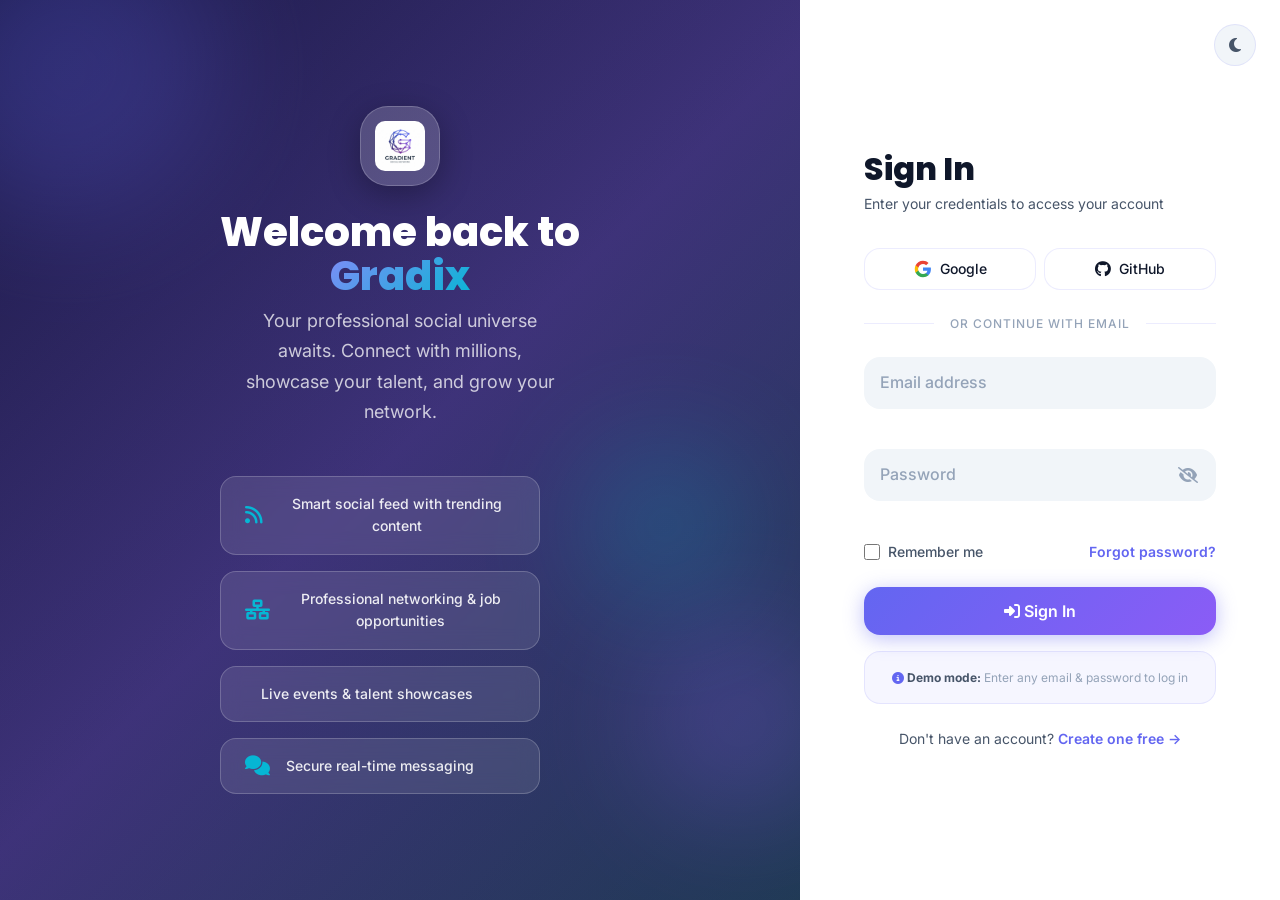
==== login.html @ fa0d4f45 "added" ====
<!DOCTYPE html>
<html lang="en" data-theme="light">
<head>
  <meta charset="UTF-8">
  <meta name="viewport" content="width=device-width, initial-scale=1.0">
  <meta name="description" content="Log in to Gradix — Your premium social networking platform.">
  <title>Login — Gradix</title>
  <link rel="icon" type="image/png" href="images/logo.png">

  <!-- Fonts -->
  <link rel="preconnect" href="https://fonts.googleapis.com">
  <link rel="preconnect" href="https://fonts.gstatic.com" crossorigin>
  <link href="https://fonts.googleapis.com/css2?family=Inter:wght@300;400;500;600;700;800;900&family=Poppins:wght@400;500;600;700;800&display=swap" rel="stylesheet">

  <!-- Font Awesome -->
  <link rel="stylesheet" href="https://cdnjs.cloudflare.com/ajax/libs/font-awesome/6.5.0/css/all.min.css">

  <!-- CSS -->
  <link rel="stylesheet" href="css/style.css">
  <link rel="stylesheet" href="css/auth.css">
  <link rel="stylesheet" href="css/darkmode.css">
  <link rel="stylesheet" href="css/responsive.css">
</head>
<body class="auth-page">

<!-- Skip Link -->
<a href="#login-form" class="skip-link">Skip to login form</a>

<!-- ════════ LEFT PANEL ════════ -->
<aside class="auth-left" aria-label="Brand information">
  <!-- Background orbs -->
  <div class="auth-orb auth-orb-1" aria-hidden="true"></div>
  <div class="auth-orb auth-orb-2" aria-hidden="true"></div>
  <div class="auth-orb auth-orb-3" aria-hidden="true"></div>

  <div class="auth-brand">
    <!-- Logo -->
    <div class="auth-brand-logo" aria-hidden="true">
      <img src="images/logo.png" alt="Gradix" style="width:50px;height:50px;border-radius:10px;object-fit:cover;">
    </div>

    <h1>Welcome back to<br><span style="background:linear-gradient(135deg,#818cf8,#06b6d4);-webkit-background-clip:text;-webkit-text-fill-color:transparent;background-clip:text;">Gradix</span></h1>
    <p>Your professional social universe awaits. Connect with millions, showcase your talent, and grow your network.</p>

    <!-- Feature highlights -->
    <div class="auth-features" role="list" aria-label="Platform features">
      <div class="auth-feature-item" role="listitem">
        <i class="fas fa-rss" aria-hidden="true"></i>
        <span>Smart social feed with trending content</span>
      </div>
      <div class="auth-feature-item" role="listitem">
        <i class="fas fa-network-wired" aria-hidden="true"></i>
        <span>Professional networking & job opportunities</span>
      </div>
      <div class="auth-feature-item" role="listitem">
        <i class="fas fa-calendar-star" aria-hidden="true"></i>
        <span>Live events & talent showcases</span>
      </div>
      <div class="auth-feature-item" role="listitem">
        <i class="fas fa-comments" aria-hidden="true"></i>
        <span>Secure real-time messaging</span>
      </div>
    </div>
  </div>
</aside>

<!-- ════════ RIGHT PANEL — LOGIN FORM ════════ -->
<main class="auth-right" id="login-form" aria-labelledby="login-heading">
  <!-- Theme toggle -->
  <button class="theme-toggle-icon" data-theme-toggle
          style="position:absolute;top:var(--space-lg);right:var(--space-lg);"
          aria-label="Toggle dark mode">
    <i class="fas fa-sun sun-icon theme-icon"></i>
    <i class="fas fa-moon moon-icon"></i>
  </button>

  <div class="auth-form-container">
    <div class="auth-form-header">
      <h2 id="login-heading">Sign In</h2>
      <p>Enter your credentials to access your account</p>
    </div>

    <!-- Social Login -->
    <div class="social-login" role="group" aria-label="Social login options">
      <button class="btn-social" type="button" aria-label="Continue with Google">
        <svg width="18" height="18" viewBox="0 0 24 24" aria-hidden="true">
          <path fill="#4285F4" d="M22.56 12.25c0-.78-.07-1.53-.2-2.25H12v4.26h5.92c-.26 1.37-1.04 2.53-2.21 3.31v2.77h3.57c2.08-1.92 3.28-4.74 3.28-8.09z"/>
          <path fill="#34A853" d="M12 23c2.97 0 5.46-.98 7.28-2.66l-3.57-2.77c-.98.66-2.23 1.06-3.71 1.06-2.86 0-5.29-1.93-6.16-4.53H2.18v2.84C3.99 20.53 7.7 23 12 23z"/>
          <path fill="#FBBC05" d="M5.84 14.09c-.22-.66-.35-1.36-.35-2.09s.13-1.43.35-2.09V7.07H2.18C1.43 8.55 1 10.22 1 12s.43 3.45 1.18 4.93l2.85-2.22.81-.62z"/>
          <path fill="#EA4335" d="M12 5.38c1.62 0 3.06.56 4.21 1.64l3.15-3.15C17.45 2.09 14.97 1 12 1 7.7 1 3.99 3.47 2.18 7.07l3.66 2.84c.87-2.6 3.3-4.53 6.16-4.53z"/>
        </svg>
        Google
      </button>
      <button class="btn-social" type="button" aria-label="Continue with GitHub">
        <i class="fab fa-github" aria-hidden="true"></i>
        GitHub
      </button>
    </div>

    <!-- Divider -->
    <div class="auth-divider" aria-hidden="true">or continue with email</div>

    <!-- Login Form -->
    <form id="login-form" novalidate aria-label="Login form">
      <!-- Email -->
      <div class="form-group">
        <div class="form-field">
          <input type="email" id="login-email" name="email"
                 placeholder="Email address" autocomplete="email"
                 required aria-required="true" aria-describedby="email-error">
          <label for="login-email">Email address</label>
        </div>
        <div class="form-error" id="email-error" role="alert" aria-live="polite">
          <i class="fas fa-exclamation-circle" aria-hidden="true"></i>
          <span></span>
        </div>
      </div>

      <!-- Password -->
      <div class="form-group">
        <div class="form-field">
          <input type="password" id="login-password" name="password"
                 placeholder="Password" autocomplete="current-password"
                 required aria-required="true" aria-describedby="password-error">
          <label for="login-password">Password</label>
          <button type="button" class="password-toggle fas fa-eye-slash"
                  id="toggle-login-pw" aria-label="Toggle password visibility"></button>
        </div>
        <div class="form-error" id="password-error" role="alert" aria-live="polite">
          <i class="fas fa-exclamation-circle" aria-hidden="true"></i>
          <span></span>
        </div>
      </div>

      <!-- Options row -->
      <div class="form-options">
        <label class="checkbox-label">
          <input type="checkbox" id="remember-me" name="remember">
          Remember me
        </label>
        <a href="#" class="forgot-link" aria-label="Reset your password">Forgot password?</a>
      </div>

      <!-- Submit -->
      <button type="submit" class="btn-auth" id="login-btn" aria-label="Sign in to your account">
        <span class="btn-text"><i class="fas fa-sign-in-alt" aria-hidden="true"></i> Sign In</span>
        <div class="btn-loader" role="status" aria-label="Signing in..."></div>
      </button>
    </form>

    <!-- Demo hint -->
    <div style="margin-top:var(--space-md);padding:var(--space-md);background:rgba(99,102,241,0.06);border-radius:var(--radius-md);border:1px solid rgba(99,102,241,0.12);">
      <p style="font-size:var(--fs-xs);color:var(--text-muted);text-align:center;line-height:1.6;">
        <i class="fas fa-info-circle" style="color:var(--color-primary);"></i>
        <strong style="color:var(--text-secondary);">Demo mode:</strong> Enter any email & password to log in
      </p>
    </div>

    <!-- Switch to signup -->
    <div class="auth-switch">
      Don't have an account? <a href="signup.html" aria-label="Create a new Gradix account">Create one free →</a>
    </div>
  </div>
</main>

<!-- JS -->
<script src="js/darkmode.js"></script>
<script src="js/app.js"></script>
<script src="js/auth.js"></script>
</body>
</html>
---- css/style.css ----
/* ============================================================
   style.css — Global Design Tokens, Reset & Utilities
   Social Platform — Premium UI
   ============================================================ */

/* ── Google Fonts ── */
@import url('https://fonts.googleapis.com/css2?family=Inter:wght@300;400;500;600;700;800;900&family=Poppins:wght@400;500;600;700;800&display=swap');

/* ── CSS Custom Properties (Light Theme) ── */
:root {
  /* Brand Colors */
  --color-primary:       #6366f1;
  --color-primary-dark:  #4f46e5;
  --color-primary-light: #818cf8;
  --color-secondary:     #8b5cf6;
  --color-accent:        #06b6d4;
  --color-accent-pink:   #ec4899;

  /* Gradients */
  --gradient-main:       linear-gradient(135deg, #6366f1 0%, #8b5cf6 50%, #06b6d4 100%);
  --gradient-hero:       linear-gradient(135deg, #0f0c29 0%, #302b63 50%, #24243e 100%);
  --gradient-card:       linear-gradient(135deg, rgba(99,102,241,0.15) 0%, rgba(139,92,246,0.10) 100%);
  --gradient-button:     linear-gradient(135deg, #6366f1, #8b5cf6);
  --gradient-sidebar:    linear-gradient(180deg, #1e1b4b 0%, #312e81 100%);

  /* Surfaces (Light) */
  --surface-bg:          #f8faff;
  --surface-card:        #ffffff;
  --surface-overlay:     rgba(255, 255, 255, 0.85);
  --surface-hover:       rgba(99, 102, 241, 0.06);
  --surface-input:       #f1f5f9;

  /* Text (Light) */
  --text-primary:        #0f172a;
  --text-secondary:      #475569;
  --text-muted:          #94a3b8;
  --text-inverse:        #ffffff;
  --text-link:           #6366f1;

  /* Borders */
  --border-color:        rgba(99, 102, 241, 0.12);
  --border-glass:        rgba(255, 255, 255, 0.25);
  --border-card:         rgba(99, 102, 241, 0.10);

  /* Glassmorphism */
  --glass-bg:            rgba(255, 255, 255, 0.10);
  --glass-bg-strong:     rgba(255, 255, 255, 0.18);
  --glass-border:        rgba(255, 255, 255, 0.20);
  --glass-blur:          blur(20px);
  --glass-blur-light:    blur(10px);

  /* Neumorphism Shadows */
  --shadow-neu:          8px 8px 20px rgba(99,102,241,0.12), -4px -4px 12px rgba(255,255,255,0.90);
  --shadow-neu-inset:    inset 4px 4px 10px rgba(99,102,241,0.10), inset -4px -4px 10px rgba(255,255,255,0.80);
  --shadow-card:         0 4px 24px rgba(99,102,241,0.10), 0 1px 4px rgba(0,0,0,0.04);
  --shadow-card-hover:   0 12px 40px rgba(99,102,241,0.20), 0 4px 12px rgba(0,0,0,0.08);
  --shadow-button:       0 4px 20px rgba(99,102,241,0.40);
  --shadow-modal:        0 25px 80px rgba(0,0,0,0.15);

  /* Radius */
  --radius-xs:    6px;
  --radius-sm:    10px;
  --radius-md:    16px;
  --radius-lg:    20px;
  --radius-xl:    28px;
  --radius-full:  9999px;

  /* Spacing */
  --space-xs:   4px;
  --space-sm:   8px;
  --space-md:   16px;
  --space-lg:   24px;
  --space-xl:   32px;
  --space-2xl:  48px;
  --space-3xl:  64px;

  /* Typography */
  --font-main:   'Inter', -apple-system, BlinkMacSystemFont, sans-serif;
  --font-heading:'Poppins', 'Inter', sans-serif;
  --fs-xs:       0.75rem;
  --fs-sm:       0.875rem;
  --fs-base:     1rem;
  --fs-md:       1.125rem;
  --fs-lg:       1.25rem;
  --fs-xl:       1.5rem;
  --fs-2xl:      2rem;
  --fs-3xl:      2.5rem;
  --fs-4xl:      3.5rem;
  --fw-light:    300;
  --fw-normal:   400;
  --fw-medium:   500;
  --fw-semibold: 600;
  --fw-bold:     700;
  --fw-extrabold:800;

  /* Transitions */
  --transition-fast:   0.15s ease;
  --transition-base:   0.25s ease;
  --transition-slow:   0.40s ease;
  --transition-spring: 0.35s cubic-bezier(0.34, 1.56, 0.64, 1);

  /* Z-index scale */
  --z-below:   -1;
  --z-base:     1;
  --z-raised:   10;
  --z-dropdown: 100;
  --z-sticky:   200;
  --z-sidebar:  300;
  --z-modal:    400;
  --z-toast:    500;

  /* Sidebar Width */
  --sidebar-width: 270px;
  --header-height: 68px;
}

/* ── Dark Theme Variables ── */
[data-theme="dark"] {
  --surface-bg:       #0d0d1a;
  --surface-card:     #13131f;
  --surface-overlay:  rgba(13,13,26,0.90);
  --surface-hover:    rgba(99,102,241,0.12);
  --surface-input:    #1a1a2e;

  --text-primary:     #f1f5f9;
  --text-secondary:   #94a3b8;
  --text-muted:       #475569;
  --text-inverse:     #0f172a;

  --border-color:     rgba(99,102,241,0.20);
  --border-card:      rgba(99,102,241,0.15);
  --glass-border:     rgba(255,255,255,0.08);

  --glass-bg:         rgba(255,255,255,0.04);
  --glass-bg-strong:  rgba(255,255,255,0.08);

  --shadow-neu:       8px 8px 20px rgba(0,0,0,0.50), -4px -4px 12px rgba(99,102,241,0.06);
  --shadow-neu-inset: inset 4px 4px 10px rgba(0,0,0,0.40), inset -4px -4px 10px rgba(99,102,241,0.05);
  --shadow-card:      0 4px 24px rgba(0,0,0,0.40), 0 1px 4px rgba(0,0,0,0.20);
  --shadow-card-hover:0 12px 40px rgba(0,0,0,0.60), 0 4px 12px rgba(99,102,241,0.20);
}

/* ── CSS Reset ── */
*, *::before, *::after {
  box-sizing: border-box;
  margin: 0;
  padding: 0;
}

html {
  scroll-behavior: smooth;
  font-size: 16px;
  -webkit-text-size-adjust: 100%;
}

body {
  font-family: var(--font-main);
  font-size: var(--fs-base);
  font-weight: var(--fw-normal);
  line-height: 1.6;
  color: var(--text-primary);
  background-color: var(--surface-bg);
  transition: background-color var(--transition-base), color var(--transition-base);
  overflow-x: hidden;
  -webkit-font-smoothing: antialiased;
  -moz-osx-font-smoothing: grayscale;
}

img, video {
  max-width: 100%;
  height: auto;
  display: block;
}

a {
  color: var(--text-link);
  text-decoration: none;
  transition: color var(--transition-fast);
}

a:hover { color: var(--color-primary-dark); }

ul, ol { list-style: none; }

button {
  font-family: var(--font-main);
  cursor: pointer;
  border: none;
  outline: none;
  background: none;
}

input, textarea, select {
  font-family: var(--font-main);
  font-size: var(--fs-base);
  outline: none;
  border: none;
  background: none;
}

h1,h2,h3,h4,h5,h6 {
  font-family: var(--font-heading);
  font-weight: var(--fw-bold);
  line-height: 1.25;
  color: var(--text-primary);
}

/* ── Skip Navigation Link (Accessibility) ── */
.skip-link {
  position: absolute;
  top: -100%;
  left: var(--space-md);
  background: var(--color-primary);
  color: var(--text-inverse);
  padding: var(--space-sm) var(--space-md);
  border-radius: var(--radius-sm);
  font-weight: var(--fw-semibold);
  z-index: var(--z-toast);
  transition: top var(--transition-fast);
}
.skip-link:focus { top: var(--space-sm); }

/* ── Focus Visible (Accessibility) ── */
:focus-visible {
  outline: 2px solid var(--color-primary);
  outline-offset: 3px;
  border-radius: var(--radius-xs);
}

/* ── Reduced Motion ── */
@media (prefers-reduced-motion: reduce) {
  *, *::before, *::after {
    animation-duration: 0.01ms !important;
    animation-iteration-count: 1 !important;
    transition-duration: 0.01ms !important;
  }
  html { scroll-behavior: auto; }
}

/* ── Utility Classes ── */
.container {
  width: 100%;
  max-width: 1280px;
  margin: 0 auto;
  padding: 0 var(--space-lg);
}

.flex         { display: flex; }
.flex-col     { flex-direction: column; }
.items-center { align-items: center; }
.items-start  { align-items: flex-start; }
.justify-center   { justify-content: center; }
.justify-between  { justify-content: space-between; }
.justify-end      { justify-content: flex-end; }
.flex-wrap    { flex-wrap: wrap; }
.gap-xs  { gap: var(--space-xs); }
.gap-sm  { gap: var(--space-sm); }
.gap-md  { gap: var(--space-md); }
.gap-lg  { gap: var(--space-lg); }
.gap-xl  { gap: var(--space-xl); }
.grid    { display: grid; }
.w-full  { width: 100%; }
.h-full  { height: 100%; }
.relative { position: relative; }
.absolute { position: absolute; }
.text-center { text-align: center; }
.text-muted  { color: var(--text-muted); }
.text-secondary { color: var(--text-secondary); }
.truncate { white-space:nowrap; overflow:hidden; text-overflow:ellipsis; }

/* ── Glass Card Utility ── */
.glass-card {
  background: var(--glass-bg-strong);
  backdrop-filter: var(--glass-blur);
  -webkit-backdrop-filter: var(--glass-blur);
  border: 1px solid var(--glass-border);
  border-radius: var(--radius-lg);
}

/* ── Surface Card Utility ── */
.card {
  background: var(--surface-card);
  border: 1px solid var(--border-card);
  border-radius: var(--radius-lg);
  box-shadow: var(--shadow-card);
  transition: box-shadow var(--transition-base), transform var(--transition-base);
}
.card:hover {
  box-shadow: var(--shadow-card-hover);
  transform: translateY(-2px);
}

/* ── Button Utilities ── */
.btn {
  display: inline-flex;
  align-items: center;
  justify-content: center;
  gap: var(--space-sm);
  padding: 10px 22px;
  border-radius: var(--radius-full);
  font-size: var(--fs-sm);
  font-weight: var(--fw-semibold);
  letter-spacing: 0.01em;
  transition: all var(--transition-base);
  cursor: pointer;
  border: none;
  text-decoration: none;
  white-space: nowrap;
}
.btn-primary {
  background: var(--gradient-button);
  color: #fff;
  box-shadow: var(--shadow-button);
}
.btn-primary:hover {
  box-shadow: 0 6px 28px rgba(99,102,241,0.55);
  transform: translateY(-2px);
  color: #fff;
}
.btn-outline {
  background: transparent;
  color: var(--color-primary);
  border: 2px solid var(--color-primary);
}
.btn-outline:hover {
  background: var(--color-primary);
  color: #fff;
  transform: translateY(-2px);
}
.btn-ghost {
  background: var(--surface-hover);
  color: var(--text-primary);
}
.btn-ghost:hover {
  background: rgba(99,102,241,0.12);
  color: var(--color-primary);
}
.btn-sm { padding: 7px 16px; font-size: var(--fs-xs); }
.btn-lg { padding: 14px 32px; font-size: var(--fs-md); }
.btn-icon {
  width: 40px;
  height: 40px;
  padding: 0;
  border-radius: var(--radius-full);
  background: var(--surface-hover);
  color: var(--text-secondary);
}
.btn-icon:hover { background: var(--color-primary); color: #fff; }

/* ── Avatar Utility ── */
.avatar {
  border-radius: var(--radius-full);
  object-fit: cover;
  flex-shrink: 0;
}
.avatar-xs  { width: 28px;  height: 28px; }
.avatar-sm  { width: 36px;  height: 36px; }
.avatar-md  { width: 48px;  height: 48px; }
.avatar-lg  { width: 64px;  height: 64px; }
.avatar-xl  { width: 88px;  height: 88px; }
.avatar-2xl { width: 120px; height: 120px; }

/* ── Badge ── */
.badge {
  display: inline-flex;
  align-items: center;
  padding: 2px 10px;
  border-radius: var(--radius-full);
  font-size: var(--fs-xs);
  font-weight: var(--fw-semibold);
  letter-spacing: 0.03em;
}
.badge-primary { background: rgba(99,102,241,0.15); color: var(--color-primary); }
.badge-success { background: rgba(16,185,129,0.15); color: #10b981; }
.badge-warning { background: rgba(245,158,11,0.15); color: #f59e0b; }
.badge-error   { background: rgba(239,68,68,0.15);  color: #ef4444; }

/* ── Divider ── */
.divider {
  height: 1px;
  background: var(--border-color);
  margin: var(--space-md) 0;
}

/* ── Scrollbar Styling ── */
::-webkit-scrollbar { width: 6px; height: 6px; }
::-webkit-scrollbar-track { background: transparent; }
::-webkit-scrollbar-thumb {
  background: rgba(99,102,241,0.30);
  border-radius: var(--radius-full);
}
::-webkit-scrollbar-thumb:hover { background: rgba(99,102,241,0.55); }

/* ── Selection ── */
::selection {
  background: rgba(99,102,241,0.25);
  color: var(--text-primary);
}

/* ── Gradient Text ── */
.gradient-text {
  background: var(--gradient-main);
  -webkit-background-clip: text;
  -webkit-text-fill-color: transparent;
  background-clip: text;
}

/* ── Online Indicator ── */
.online-dot {
  width: 10px;
  height: 10px;
  border-radius: var(--radius-full);
  background: #10b981;
  border: 2px solid var(--surface-card);
  position: absolute;
  bottom: 1px;
  right: 1px;
}

/* ── Pulse Animation ── */
@keyframes pulse {
  0%, 100% { opacity: 1; }
  50% { opacity: 0.5; }
}
@keyframes bounce-in {
  0%   { transform: scale(0.8); opacity: 0; }
  60%  { transform: scale(1.05); }
  100% { transform: scale(1); opacity: 1; }
}
@keyframes slide-up {
  from { transform: translateY(20px); opacity: 0; }
  to   { transform: translateY(0); opacity: 1; }
}
@keyframes fade-in {
  from { opacity: 0; }
  to   { opacity: 1; }
}
@keyframes float {
  0%, 100% { transform: translateY(0px); }
  50%       { transform: translateY(-12px); }
}
@keyframes shimmer {
  0%   { background-position: -200% 0; }
  100% { background-position: 200% 0; }
}
@keyframes spin {
  to { transform: rotate(360deg); }
}
@keyframes glow-pulse {
  0%, 100% { box-shadow: 0 0 20px rgba(99,102,241,0.4); }
  50%       { box-shadow: 0 0 40px rgba(99,102,241,0.8); }
}

/* ── Skeleton Loader ── */
.skeleton {
  background: linear-gradient(90deg,
    var(--surface-input) 25%,
    var(--border-color) 50%,
    var(--surface-input) 75%
  );
  background-size: 200% 100%;
  animation: shimmer 1.5s infinite;
  border-radius: var(--radius-sm);
}

/* ── Toast Notifications ── */
#toast-container {
  position: fixed;
  top: var(--space-lg);
  right: var(--space-lg);
  z-index: var(--z-toast);
  display: flex;
  flex-direction: column;
  gap: var(--space-sm);
  pointer-events: none;
}
.toast {
  background: var(--surface-card);
  border: 1px solid var(--border-card);
  border-radius: var(--radius-md);
  padding: var(--space-md) var(--space-lg);
  box-shadow: var(--shadow-modal);
  animation: slide-up 0.3s ease, fade-in 0.3s ease;
  pointer-events: all;
  display: flex;
  align-items: center;
  gap: var(--space-sm);
  min-width: 280px;
  max-width: 380px;
  font-size: var(--fs-sm);
  font-weight: var(--fw-medium);
}
.toast.toast-success { border-left: 4px solid #10b981; }
.toast.toast-error   { border-left: 4px solid #ef4444; }
.toast.toast-info    { border-left: 4px solid var(--color-primary); }
---- css/auth.css ----
/* ============================================================
   auth.css — Login & Signup Page Styles
   ============================================================ */

/* ── Auth Page Layout ── */
.auth-page {
  min-height: 100vh;
  display: flex;
  align-items: stretch;
  background: var(--surface-bg);
}

/* ── Left Panel (Brand) ── */
.auth-left {
  flex: 1;
  background: var(--gradient-hero);
  position: relative;
  display: flex;
  flex-direction: column;
  align-items: center;
  justify-content: center;
  padding: var(--space-3xl) var(--space-2xl);
  overflow: hidden;
}

.auth-left::before {
  content: '';
  position: absolute;
  inset: 0;
  background: var(--gradient-main);
  opacity: 0.15;
}

/* Floating background orbs */
.auth-orb {
  position: absolute;
  border-radius: 50%;
  filter: blur(60px);
  opacity: 0.25;
  animation: float 6s ease-in-out infinite;
}
.auth-orb-1 {
  width: 300px; height: 300px;
  background: var(--color-primary);
  top: -80px; left: -80px;
  animation-delay: 0s;
}
.auth-orb-2 {
  width: 200px; height: 200px;
  background: var(--color-secondary);
  bottom: 80px; right: -40px;
  animation-delay: 2s;
}
.auth-orb-3 {
  width: 150px; height: 150px;
  background: var(--color-accent);
  top: 50%; right: 60px;
  animation-delay: 4s;
}

.auth-brand {
  position: relative;
  z-index: 1;
  text-align: center;
  color: #fff;
}

.auth-brand-logo {
  width: 80px;
  height: 80px;
  border-radius: var(--radius-xl);
  margin: 0 auto var(--space-lg);
  box-shadow: 0 8px 32px rgba(0,0,0,0.30);
  background: var(--glass-bg-strong);
  border: 1px solid var(--glass-border);
  display: flex;
  align-items: center;
  justify-content: center;
  font-size: 2rem;
}

.auth-brand h1 {
  font-family: var(--font-heading);
  font-size: var(--fs-3xl);
  font-weight: var(--fw-extrabold);
  color: #fff;
  margin-bottom: var(--space-sm);
  line-height: 1.1;
}

.auth-brand p {
  color: rgba(255,255,255,0.75);
  font-size: var(--fs-md);
  max-width: 320px;
  margin: 0 auto var(--space-2xl);
  line-height: 1.7;
}

/* Feature list on left panel */
.auth-features {
  display: flex;
  flex-direction: column;
  gap: var(--space-md);
  width: 100%;
  max-width: 320px;
}

.auth-feature-item {
  display: flex;
  align-items: center;
  gap: var(--space-md);
  background: var(--glass-bg);
  backdrop-filter: var(--glass-blur-light);
  border: 1px solid var(--glass-border);
  border-radius: var(--radius-md);
  padding: var(--space-md) var(--space-lg);
  color: rgba(255,255,255,0.90);
  font-size: var(--fs-sm);
  font-weight: var(--fw-medium);
  transition: transform var(--transition-base);
}

.auth-feature-item:hover {
  transform: translateX(6px);
}

.auth-feature-item i {
  font-size: 1.25rem;
  color: var(--color-accent);
  flex-shrink: 0;
}

/* ── Right Panel (Form) ── */
.auth-right {
  flex: 0 0 480px;
  display: flex;
  flex-direction: column;
  align-items: center;
  justify-content: center;
  padding: var(--space-2xl) var(--space-3xl);
  background: var(--surface-card);
  overflow-y: auto;
}

.auth-form-container {
  width: 100%;
  max-width: 400px;
  animation: slide-up 0.4s ease;
}

.auth-form-header {
  margin-bottom: var(--space-xl);
}

.auth-form-header h2 {
  font-size: var(--fs-2xl);
  font-weight: var(--fw-extrabold);
  margin-bottom: var(--space-xs);
  color: var(--text-primary);
}

.auth-form-header p {
  color: var(--text-secondary);
  font-size: var(--fs-sm);
}

/* ── Social Login Buttons ── */
.social-login {
  display: flex;
  gap: var(--space-sm);
  margin-bottom: var(--space-lg);
}

.btn-social {
  flex: 1;
  display: flex;
  align-items: center;
  justify-content: center;
  gap: var(--space-sm);
  padding: 11px 16px;
  border-radius: var(--radius-md);
  border: 1.5px solid var(--border-color);
  background: var(--surface-card);
  color: var(--text-primary);
  font-size: var(--fs-sm);
  font-weight: var(--fw-medium);
  cursor: pointer;
  transition: all var(--transition-base);
}

.btn-social:hover {
  border-color: var(--color-primary);
  background: var(--surface-hover);
  transform: translateY(-1px);
  box-shadow: var(--shadow-card);
}

.btn-social img {
  width: 18px;
  height: 18px;
}

.btn-social i {
  font-size: 1rem;
}

/* ── OR Divider ── */
.auth-divider {
  display: flex;
  align-items: center;
  gap: var(--space-md);
  margin: var(--space-lg) 0;
  color: var(--text-muted);
  font-size: var(--fs-xs);
  font-weight: var(--fw-medium);
  text-transform: uppercase;
  letter-spacing: 0.08em;
}

.auth-divider::before,
.auth-divider::after {
  content: '';
  flex: 1;
  height: 1px;
  background: var(--border-color);
}

/* ── Form Fields with Floating Labels ── */
.form-group {
  position: relative;
  margin-bottom: var(--space-lg);
}

.form-field {
  position: relative;
}

.form-field input,
.form-field select {
  width: 100%;
  padding: 20px 16px 8px;
  background: var(--surface-input);
  border: 2px solid transparent;
  border-radius: var(--radius-md);
  font-size: var(--fs-base);
  color: var(--text-primary);
  transition: all var(--transition-base);
}

.form-field input:focus {
  border-color: var(--color-primary);
  background: var(--surface-card);
  box-shadow: 0 0 0 4px rgba(99,102,241,0.10);
}

.form-field label {
  position: absolute;
  left: 16px;
  top: 50%;
  transform: translateY(-50%);
  font-size: var(--fs-base);
  color: var(--text-muted);
  pointer-events: none;
  transition: all var(--transition-fast);
  font-weight: var(--fw-medium);
}

.form-field input:focus ~ label,
.form-field input:not(:placeholder-shown) ~ label {
  top: 10px;
  transform: translateY(0);
  font-size: var(--fs-xs);
  color: var(--color-primary);
  font-weight: var(--fw-semibold);
  letter-spacing: 0.04em;
  text-transform: uppercase;
}

.form-field input::placeholder {
  color: transparent;
}

/* Toggle Password Visibility */
.password-toggle {
  position: absolute;
  right: 14px;
  top: 50%;
  transform: translateY(-50%);
  color: var(--text-muted);
  cursor: pointer;
  font-size: 1rem;
  transition: color var(--transition-fast);
  background: none;
  border: none;
  padding: 4px;
}

.password-toggle:hover {
  color: var(--color-primary);
}

/* Password Strength Indicator */
.password-strength {
  margin-top: var(--space-xs);
  display: flex;
  gap: 4px;
  align-items: center;
}

.strength-bar {
  flex: 1;
  height: 4px;
  border-radius: var(--radius-full);
  background: var(--border-color);
  transition: background var(--transition-base);
}

.strength-bar.active-weak   { background: #ef4444; }
.strength-bar.active-fair   { background: #f59e0b; }
.strength-bar.active-good   { background: #06b6d4; }
.strength-bar.active-strong { background: #10b981; }

.strength-label {
  font-size: var(--fs-xs);
  font-weight: var(--fw-semibold);
  color: var(--text-muted);
  min-width: 45px;
  text-align: right;
}

/* Form Error */
.form-error {
  font-size: var(--fs-xs);
  color: #ef4444;
  margin-top: var(--space-xs);
  display: flex;
  align-items: center;
  gap: 4px;
  opacity: 0;
  transition: opacity var(--transition-fast);
}

.form-error.visible { opacity: 1; }

/* ── Checkbox & Options Row ── */
.form-options {
  display: flex;
  align-items: center;
  justify-content: space-between;
  margin-bottom: var(--space-lg);
  font-size: var(--fs-sm);
}

.checkbox-label {
  display: flex;
  align-items: center;
  gap: var(--space-sm);
  cursor: pointer;
  color: var(--text-secondary);
  font-weight: var(--fw-medium);
}

.checkbox-label input[type="checkbox"] {
  width: 16px;
  height: 16px;
  accent-color: var(--color-primary);
  cursor: pointer;
}

.forgot-link {
  color: var(--color-primary);
  font-weight: var(--fw-semibold);
  font-size: var(--fs-sm);
  transition: color var(--transition-fast);
}

.forgot-link:hover {
  color: var(--color-primary-dark);
  text-decoration: underline;
}

/* ── Submit Button ── */
.btn-auth {
  width: 100%;
  padding: 14px;
  background: var(--gradient-button);
  color: #fff;
  border: none;
  border-radius: var(--radius-md);
  font-size: var(--fs-base);
  font-weight: var(--fw-semibold);
  cursor: pointer;
  transition: all var(--transition-base);
  box-shadow: var(--shadow-button);
  position: relative;
  overflow: hidden;
}

.btn-auth:hover {
  box-shadow: 0 8px 32px rgba(99,102,241,0.55);
  transform: translateY(-2px);
}

.btn-auth:active { transform: translateY(0); }

.btn-auth .btn-loader {
  display: none;
  width: 18px;
  height: 18px;
  border: 2px solid rgba(255,255,255,0.40);
  border-top-color: #fff;
  border-radius: 50%;
  animation: spin 0.7s linear infinite;
  margin: 0 auto;
}

.btn-auth.loading .btn-text { display: none; }
.btn-auth.loading .btn-loader { display: block; }

/* ── Auth Footer / Switch Link ── */
.auth-switch {
  text-align: center;
  margin-top: var(--space-lg);
  font-size: var(--fs-sm);
  color: var(--text-secondary);
}

.auth-switch a {
  color: var(--color-primary);
  font-weight: var(--fw-semibold);
}

.auth-switch a:hover { text-decoration: underline; }

/* ── Terms ── */
.terms-text {
  font-size: var(--fs-xs);
  color: var(--text-muted);
  text-align: center;
  line-height: 1.6;
  margin-top: var(--space-md);
}

.terms-text a {
  color: var(--color-primary);
  font-weight: var(--fw-medium);
}
---- css/darkmode.css ----
/* ============================================================
   darkmode.css — Dark Theme Overrides & Toggle Button
   ============================================================ */

/* ── Dark Mode Toggle Button ── */
.theme-toggle {
  display: inline-flex;
  align-items: center;
  gap: var(--space-sm);
  padding: 8px 16px;
  border-radius: var(--radius-full);
  background: var(--surface-input);
  border: 1.5px solid var(--border-color);
  color: var(--text-secondary);
  font-size: var(--fs-sm);
  font-weight: var(--fw-semibold);
  cursor: pointer;
  transition: all var(--transition-base);
}

.theme-toggle:hover {
  border-color: var(--color-primary);
  color: var(--color-primary);
  background: rgba(99,102,241,0.08);
}

.theme-toggle i {
  font-size: 1rem;
  transition: transform var(--transition-slow);
}

.theme-toggle:hover i {
  transform: rotate(20deg);
}

/* Icon-only toggle (header) */
.theme-toggle-icon {
  width: 42px;
  height: 42px;
  border-radius: var(--radius-full);
  background: var(--surface-input);
  border: 1px solid var(--border-color);
  color: var(--text-secondary);
  display: flex;
  align-items: center;
  justify-content: center;
  cursor: pointer;
  transition: all var(--transition-base);
  font-size: 1rem;
  position: relative;
  overflow: hidden;
}

.theme-toggle-icon:hover {
  background: var(--color-primary);
  color: #fff;
  border-color: var(--color-primary);
  transform: rotate(20deg);
}

.theme-toggle-icon .sun-icon,
.theme-toggle-icon .moon-icon {
  position: absolute;
  transition: all var(--transition-base);
}

/* Light mode: show sun, hide moon */
.theme-toggle-icon .moon-icon { opacity: 0; transform: rotate(-90deg) scale(0); }
.theme-toggle-icon .sun-icon  { opacity: 1; transform: rotate(0deg) scale(1); }

/* Dark mode: show moon, hide sun */
[data-theme="dark"] .theme-toggle-icon .sun-icon  { opacity: 0; transform: rotate(90deg) scale(0); }
[data-theme="dark"] .theme-toggle-icon .moon-icon { opacity: 1; transform: rotate(0deg) scale(1); }

/* ── Dark Mode Specific Overrides ── */

/* Landing Navbar in Dark */
[data-theme="dark"] .landing-nav {
  background: rgba(13,13,26,0.95);
  border-bottom-color: rgba(99,102,241,0.15);
}

/* Auth Page in Dark */
[data-theme="dark"] .auth-right {
  background: var(--surface-card);
}

[data-theme="dark"] .btn-social {
  background: var(--surface-input);
  border-color: var(--border-color);
}

[data-theme="dark"] .form-field input {
  background: var(--surface-input);
  color: var(--text-primary);
}

[data-theme="dark"] .form-field input:focus {
  background: var(--surface-card);
}

/* Scrollbar in dark */
[data-theme="dark"] ::-webkit-scrollbar-thumb {
  background: rgba(99,102,241,0.40);
}

/* Card elevations in dark */
[data-theme="dark"] .card,
[data-theme="dark"] .post-card,
[data-theme="dark"] .event-card,
[data-theme="dark"] .speaker-card,
[data-theme="dark"] .bio-card,
[data-theme="dark"] .feed-widget {
  box-shadow: 0 4px 24px rgba(0,0,0,0.50);
}

/* Glass cards in dark */
[data-theme="dark"] .glass-card {
  background: rgba(255,255,255,0.04);
  border-color: rgba(255,255,255,0.06);
}

/* Stories ring border in dark */
[data-theme="dark"] .story-avatar-ring .avatar {
  border-color: var(--surface-bg);
}

/* Sidebar in dark: keep gradient but darker */
[data-theme="dark"] .sidebar {
  background: linear-gradient(180deg, #090916 0%, #0d0d1a 100%);
}

/* Message bubbles in dark */
[data-theme="dark"] .message-group.incoming .message-bubble {
  background: var(--surface-input);
  border-color: var(--border-color);
}

/* Input backgrounds in dark */
[data-theme="dark"] .create-post-input,
[data-theme="dark"] .comment-input,
[data-theme="dark"] .chat-input-box,
[data-theme="dark"] .header-search input,
[data-theme="dark"] .chat-search input {
  background: var(--surface-input);
  color: var(--text-primary);
}

/* Stat cards in dark */
[data-theme="dark"] .stat-card {
  background: var(--surface-card);
}

/* ── Smooth Theme Transition ── */
html {
  transition:
    background-color var(--transition-slow),
    color var(--transition-slow);
}

*, *::before, *::after {
  transition-property: background-color, border-color, box-shadow, color;
  transition-duration: 0.25s;
  transition-timing-function: ease;
}

/* Prevent transition on initial load */
html.no-transition *,
html.no-transition *::before,
html.no-transition *::after {
  transition: none !important;
}

/* ── Settings Page Dark Mode Section ── */
.settings-theme-preview {
  display: grid;
  grid-template-columns: 1fr 1fr;
  gap: var(--space-md);
  margin-top: var(--space-md);
}

.theme-option {
  border: 2px solid var(--border-color);
  border-radius: var(--radius-lg);
  padding: var(--space-md);
  cursor: pointer;
  transition: all var(--transition-base);
  text-align: center;
}

.theme-option:hover {
  border-color: var(--color-primary);
  box-shadow: var(--shadow-card);
}

.theme-option.selected {
  border-color: var(--color-primary);
  background: rgba(99,102,241,0.06);
}

.theme-preview-box {
  height: 80px;
  border-radius: var(--radius-md);
  margin-bottom: var(--space-sm);
  display: flex;
  align-items: center;
  justify-content: center;
  font-size: 1.5rem;
  position: relative;
  overflow: hidden;
}

.theme-preview-box.light-preview {
  background: #f8faff;
  border: 1px solid #e2e8f0;
}

.theme-preview-box.dark-preview {
  background: #0d0d1a;
  border: 1px solid rgba(99,102,241,0.20);
}

.theme-option-label {
  font-size: var(--fs-sm);
  font-weight: var(--fw-semibold);
  color: var(--text-primary);
}
---- css/responsive.css ----
/* ============================================================
   responsive.css — Complete Mobile-First Responsive System
   Social Platform — All Breakpoints
   ============================================================

   Breakpoints:
   xs:  < 480px    — Small phones
   sm:  480–767px  — Large phones
   md:  768–1023px — Tablets
   lg:  1024–1279px — Laptops
   xl:  1280px+    — Desktops
   2xl: 1600px+    — Wide screens
   ============================================================ */

/* ══════════════════════════════════════════════
   BASE: MOBILE FIRST — shared resets
   ══════════════════════════════════════════════ */

/* Base box sizing + fluid layout */
*, *::before, *::after { box-sizing: border-box; }

img { max-width: 100%; height: auto; }

html, body { width: 100%; overflow-x: hidden; }

.app-shell,
.main-content,
.dashboard-content,
.content-section,
.feed-layout,
.messages-layout,
.events-grid,
.showcase-grid,
.post-grid {
  min-width: 0;
}

/* Fluid container */
.container {
  width: 100%;
  padding: 0 var(--space-md);
  margin: 0 auto;
}

/* ══════════════════════════════════════════════
   HIDDEN / SHOW UTILITIES
   ══════════════════════════════════════════════ */
.hide-xs    { display: none !important; }
.hide-sm    { }
.hide-md    { }
.hide-lg    { }
.hide-xl    { }
.show-xs    { display: flex !important; }
.show-sm    { display: none !important; }
.show-md    { display: none !important; }
.show-lg    { display: none !important; }

.mobile-menu-btn {
  display: none;
  width: 42px;
  height: 42px;
  border-radius: var(--radius-md);
  background: var(--surface-input);
  border: 1px solid var(--border-color);
  color: var(--text-secondary);
  align-items: center;
  justify-content: center;
  cursor: pointer;
  font-size: 1.1rem;
  transition: all var(--transition-base);
}

.chat-back-btn {
  display: none;
  width: 36px;
  height: 36px;
  border-radius: var(--radius-full);
  background: var(--surface-input);
  border: none;
  color: var(--text-secondary);
  align-items: center;
  justify-content: center;
  cursor: pointer;
  font-size: 1rem;
  transition: all var(--transition-base);
  flex-shrink: 0;
}

/* ══════════════════════════════════════════════
   SM — Large phones: 480px+
   ══════════════════════════════════════════════ */
@media (min-width: 480px) {
  .container { padding: 0 var(--space-lg); }
  .hide-xs   { display: revert !important; }
  .show-xs   { display: none !important; }
  .show-sm   { display: flex !important; }
}

/* ══════════════════════════════════════════════
   MD — Tablets: 768px+
   ══════════════════════════════════════════════ */
@media (min-width: 768px) {
  .container { padding: 0 var(--space-xl); }
  .show-sm   { display: none !important; }
  .show-md   { display: flex !important; }
  .hide-md   { display: none !important; }
}

/* ══════════════════════════════════════════════
   LG — Laptops: 1024px+
   ══════════════════════════════════════════════ */
@media (min-width: 1024px) {
  .container { padding: 0 var(--space-xl); max-width: 1280px; }
  .show-md   { display: none !important; }
  .show-lg   { display: flex !important; }
  .hide-lg   { display: none !important; }
}

/* ══════════════════════════════════════════════
   XL — Desktops: 1280px+
   ══════════════════════════════════════════════ */
@media (min-width: 1280px) {
  .show-lg  { display: none !important; }
  .show-xl  { display: flex !important; }
  .hide-xl  { display: none !important; }

  .dashboard-content { padding: var(--space-xl) var(--space-2xl); }

  .feed-layout {
    grid-template-columns: 260px 1fr 260px;
  }

  .stats-row {
    grid-template-columns: repeat(4, 1fr);
  }

  .features-grid {
    grid-template-columns: repeat(3, 1fr);
  }

  .testimonials-grid {
    grid-template-columns: repeat(3, 1fr);
  }
}

/* ══════════════════════════════════════════════
   2XL — Wide: 1600px+
   ══════════════════════════════════════════════ */
@media (min-width: 1600px) {
  :root { --sidebar-width: 290px; }

  .feed-layout {
    grid-template-columns: 280px 1fr 300px;
  }

  .events-grid {
    grid-template-columns: repeat(3, 1fr);
  }
}


/* ════════════════════════════════════════════════════════════
   MAX-WIDTH QUERIES (top-down, overrides)
════════════════════════════════════════════════════════════ */

/* ══════════════════════════════════════════════
   ≤ 1279px — Laptop & below
   ══════════════════════════════════════════════ */
@media (max-width: 1279px) {
  .feed-layout {
    grid-template-columns: 240px 1fr 240px;
    gap: var(--space-md);
  }

  .stats-row {
    grid-template-columns: repeat(2, 1fr);
  }

  .features-grid {
    grid-template-columns: repeat(2, 1fr);
  }

  .testimonials-grid {
    grid-template-columns: repeat(2, 1fr);
  }

  .landing-footer-grid {
    grid-template-columns: 1.5fr 1fr 1fr 1fr;
    gap: var(--space-lg);
  }
}

/* ══════════════════════════════════════════════
   ≤ 1023px — Tablet & below
   ══════════════════════════════════════════════ */
@media (max-width: 1023px) {

  /* ── Sidebar: slide in from left ── */
  .sidebar {
    transform: translateX(-110%);
    width: var(--sidebar-width) !important;
    box-shadow: 4px 0 40px rgba(0,0,0,0.35);
    z-index: var(--z-sidebar);
  }

  .sidebar.mobile-open {
    transform: translateX(0);
  }

  /* Overlay visible */
  .sidebar-overlay {
    display: block;
    opacity: 0;
    pointer-events: none;
    transition: opacity var(--transition-base);
  }

  .sidebar-overlay.active {
    opacity: 1;
    pointer-events: all;
  }

  /* Hamburger toggle always visible */
  .sidebar-toggle {
    display: flex !important;
  }

  /* No left margin on main content */
  .main-content {
    margin-left: 0 !important;
  }

  /* Push header content right of hamburger */
  .dashboard-header {
    padding-left: 68px !important;
  }

  /* Feed: single column */
  .feed-layout {
    grid-template-columns: 1fr;
    gap: var(--space-md);
  }

  /* Hide left & right feed sidebar columns */
  .feed-left-col,
  .feed-right-col {
    display: none;
  }

  /* Two-col layout becomes single */
  .two-col-layout {
    grid-template-columns: 1fr;
  }

  /* Auth: hide left brand panel on tablet */
  .auth-left {
    display: none;
  }

  .auth-right {
    flex: 1 1 100%;
    padding: var(--space-2xl) var(--space-xl);
  }

  /* Landing Nav: hide desktop links */
  .nav-links-landing {
    display: none;
    position: fixed;
    top: 0; right: 0; bottom: 0;
    width: 280px;
    background: var(--surface-card);
    border-left: 1px solid var(--border-color);
    box-shadow: var(--shadow-modal);
    padding: var(--space-3xl) var(--space-xl) var(--space-xl);
    z-index: var(--z-modal);
    flex-direction: column;
    gap: var(--space-xs);
    overflow-y: auto;
  }

  .nav-links-landing.mobile-open {
    display: flex;
    animation: slide-up 0.25s ease;
  }

  .mobile-menu-btn {
    display: flex !important;
  }

  /* Features & testimonials: 2 columns */
  .features-grid {
    grid-template-columns: repeat(2, 1fr);
  }

  .testimonials-grid {
    grid-template-columns: repeat(2, 1fr);
  }

  /* Messages layout: fixed height */
  .messages-layout {
    height: calc(100vh - var(--header-height) - var(--space-xl) * 2);
  }

  /* Events grid: 2 col */
  .events-grid {
    grid-template-columns: repeat(2, 1fr);
  }

  /* Speakers: 3 col */
  .speakers-grid {
    grid-template-columns: repeat(3, 1fr);
  }

  /* Profile post grid: 3 col */
  .post-grid {
    grid-template-columns: repeat(3, 1fr);
  }

  /* Showcase grid */
  .showcase-grid {
    grid-template-columns: repeat(auto-fill, minmax(220px, 1fr));
  }

  /* Stats row: 2x2 */
  .stats-row {
    grid-template-columns: repeat(2, 1fr);
  }

  /* Footer */
  .landing-footer-grid {
    grid-template-columns: 1fr 1fr;
    gap: var(--space-xl);
  }

  .landing-footer-brand {
    grid-column: 1 / -1;
  }
}

/* ══════════════════════════════════════════════
   ≤ 767px — Mobile phones
   ══════════════════════════════════════════════ */
@media (max-width: 767px) {

  /* Scale down type */
  :root {
    --fs-4xl:    2.2rem;
    --fs-3xl:    1.75rem;
    --fs-2xl:    1.35rem;
    --header-height: 60px;
    --space-3xl: 48px;
    --space-2xl: 32px;
  }

  /* Dashboard content padding */
  .dashboard-content {
    padding: var(--space-md) !important;
  }

  /* Header adjustments */
  .dashboard-header {
    padding: 0 var(--space-md) 0 60px !important;
    gap: var(--space-sm);
    flex-wrap: wrap;
    min-height: var(--header-height);
    height: auto;
  }

  /* Search bar smaller */
  .header-search {
    max-width: 100%;
    flex: 1 1 100%;
    order: 2;
  }

  .header-actions {
    order: 1;
    margin-left: 0;
  }

  /* Hide header user name text on mobile */
  .header-user-name {
    display: none;
  }

  /* ── Stories ── */
  .stories-bar {
    gap: var(--space-sm);
  }

  .story-avatar-ring .avatar {
    width: 54px;
    height: 54px;
  }

  .story-add-btn {
    width: 54px;
    height: 54px;
  }

  /* ── Post action labels: hide text on small phones ── */
  .post-action-btn span {
    display: none;
  }

  .post-action-btn {
    padding: 10px 8px;
  }

  /* ── Create post actions ── */
  .create-post-actions {
    gap: 4px;
    overflow-x: auto;
    scrollbar-width: none;
    flex-wrap: nowrap;
  }

  .create-post-actions::-webkit-scrollbar { display: none; }

  .create-post-action {
    padding: 8px 10px;
    font-size: 11px;
    white-space: nowrap;
    flex-shrink: 0;
  }

  /* ── Stats row: 2-col grid ── */
  .stats-row {
    grid-template-columns: repeat(2, 1fr);
    gap: var(--space-sm);
  }

  /* ── Messages: full-screen mobile chat ── */
  .messages-layout {
    position: relative;
    height: calc(100vh - var(--header-height) - var(--space-md) * 2);
    border-radius: var(--radius-md);
  }

  /* Chat list takes full width */
  .chat-list {
    width: 100% !important;
    position: absolute;
    inset: 0;
    z-index: 2;
    border-right: none;
    border-radius: var(--radius-md);
  }

  .chat-list.hidden {
    display: none;
  }

  /* Chat window takes full width */
  .chat-window {
    position: absolute;
    inset: 0;
    z-index: 3;
    display: none;
  }

  .chat-window.active {
    display: flex;
    flex-direction: column;
  }

  /* Show back button on mobile */
  .chat-back-btn {
    display: flex !important;
  }

  /* ── Auth pages ── */
  .auth-right {
    padding: var(--space-xl) var(--space-md);
    min-height: 100vh;
  }

  .auth-form-container {
    max-width: 100%;
  }

  .social-login {
    flex-direction: column;
  }

  /* ── Profile ── */
  .profile-cover {
    height: 160px;
  }

  .profile-avatar {
    width: 88px;
    height: 88px;
  }

  .profile-avatar-wrapper {
    margin-top: -44px;
  }

  .profile-name {
    font-size: var(--fs-xl);
  }

  .profile-stats {
    gap: var(--space-md);
    flex-wrap: wrap;
    justify-content: center;
  }

  .profile-tabs {
    overflow-x: auto;
    flex-wrap: nowrap;
    scrollbar-width: none;
    border-bottom-width: 1px;
  }

  .profile-tabs::-webkit-scrollbar { display: none; }

  .profile-tab {
    flex-shrink: 0;
    padding: 10px var(--space-md);
    font-size: 12px;
  }

  /* Profile grid: 3 cols even on mobile */
  .post-grid {
    grid-template-columns: repeat(3, 1fr);
    gap: 3px;
  }

  /* ── Events ── */
  .events-grid {
    grid-template-columns: 1fr;
  }

  .speakers-grid {
    grid-template-columns: repeat(2, 1fr);
  }

  .events-filter-bar {
    overflow-x: auto;
    flex-wrap: nowrap;
    scrollbar-width: none;
    padding-bottom: 4px;
  }

  .events-filter-bar::-webkit-scrollbar { display: none; }

  .filter-chip {
    flex-shrink: 0;
    padding: 6px 14px;
    font-size: 11px;
  }

  /* Countdown */
  .countdown-value {
    font-size: var(--fs-md);
  }

  /* ── Landing hero ── */
  .hero-content {
    padding: var(--space-xl) var(--space-md);
  }

  .hero-title {
    font-size: clamp(1.8rem, 8vw, 2.5rem);
  }

  .hero-subtitle {
    font-size: var(--fs-sm);
  }

  .hero-buttons {
    flex-direction: column;
    align-items: stretch;
  }

  .btn-hero-primary,
  .btn-hero-outline {
    text-align: center;
    justify-content: center;
    padding: 13px 24px;
  }

  .hero-badges {
    flex-wrap: wrap;
    gap: var(--space-md);
    justify-content: center;
  }

  .hero-stat-sep {
    display: none;
  }

  /* Hide floating cards on mobile */
  .hero-float-cards {
    display: none;
  }

  /* ── Features ── */
  .features-grid {
    grid-template-columns: 1fr;
  }

  .testimonials-grid {
    grid-template-columns: 1fr;
  }

  /* ── Showcase ── */
  .showcase-grid {
    grid-template-columns: repeat(auto-fill, minmax(160px, 1fr));
  }

  /* ── FAB ── */
  .fab {
    bottom: var(--space-md);
    right: var(--space-md);
    width: 50px;
    height: 50px;
    font-size: 1.2rem;
  }

  /* ── Modals: slide up from bottom ── */
  .modal-overlay {
    align-items: flex-end;
  }

  .modal-box {
    max-width: 100%;
    width: 100%;
    border-radius: var(--radius-xl) var(--radius-xl) 0 0;
    max-height: 90vh;
  }

  /* ── Footer ── */
  .landing-footer-grid {
    grid-template-columns: 1fr 1fr;
    gap: var(--space-lg);
  }

  .landing-footer-brand {
    grid-column: 1 / -1;
  }

  .footer-bottom {
    flex-direction: column;
    text-align: center;
    gap: var(--space-sm);
  }

  /* Page heading: stack on mobile */
  .page-heading {
    flex-direction: column;
    align-items: flex-start;
    gap: var(--space-sm);
  }

  /* ── Settings ── */
  .settings-theme-preview {
    grid-template-columns: 1fr 1fr;
  }

  /* ── Profile info bar ── */
  .profile-details-row {
    flex-direction: column;
  }

  .profile-actions {
    flex-wrap: wrap;
  }

  /* Sidebar toggle position on mobile */
  .sidebar-toggle {
    top: 10px;
    left: var(--space-md);
    z-index: 400;
  }

  /* ── Notification list ── */
  .notif-item {
    padding: var(--space-sm) var(--space-md);
  }

  /* Auth form */
  .form-options {
    flex-direction: column;
    align-items: flex-start;
    gap: var(--space-sm);
  }
}

/* ══════════════════════════════════════════════
   ≤ 479px — Small phones
   ══════════════════════════════════════════════ */
@media (max-width: 479px) {

  :root {
    --fs-4xl:    1.8rem;
    --fs-3xl:    1.5rem;
    --space-xl:  20px;
    --space-lg:  16px;
  }

  /* Collapse stats to 2 cols */
  .stats-row {
    grid-template-columns: 1fr 1fr;
    gap: var(--space-xs);
  }

  .stat-card {
    padding: var(--space-md);
  }

  .stat-card-value {
    font-size: var(--fs-xl);
  }

  /* Post grid: 2 cols on tiny screens */
  .post-grid {
    grid-template-columns: repeat(2, 1fr);
    gap: 2px;
  }

  /* Events: single col */
  .events-grid {
    grid-template-columns: 1fr;
  }

  /* Speakers: single col */
  .speakers-grid {
    grid-template-columns: 1fr 1fr;
    gap: var(--space-sm);
  }

  /* Stories: smaller */
  .story-avatar-ring .avatar {
    width: 48px;
    height: 48px;
  }

  /* Sidebar takes full width on very small screens */
  .sidebar {
    width: 260px !important;
  }

  /* Header search: smaller */
  .header-search input {
    font-size: var(--fs-xs);
  }

  /* Auth heading smaller */
  .auth-form-header h2 {
    font-size: var(--fs-xl);
  }

  /* Nav action buttons: compact */
  .nav-actions {
    gap: 4px;
  }

  /* Feature cards: smaller padding */
  .feature-card {
    padding: var(--space-lg);
  }

  /* Profile: single col showcase */
  .showcase-grid {
    grid-template-columns: 1fr;
  }

  /* Footer: single col */
  .landing-footer-grid {
    grid-template-columns: 1fr;
  }

  /* Profile stats: 2x2 grid */
  .profile-stats {
    display: grid;
    grid-template-columns: 1fr 1fr;
    gap: var(--space-sm);
  }

  .profile-stat {
    padding: var(--space-sm);
    background: var(--surface-input);
    border-radius: var(--radius-md);
  }

  /* Countdown: compact */
  .countdown-timer {
    padding: var(--space-xs) var(--space-sm);
  }

  .countdown-value {
    font-size: var(--fs-base);
  }

  .countdown-label {
    font-size: 8px;
  }

  /* Dropdown: full width */
  .dropdown {
    right: -8px;
    min-width: 180px;
  }

  /* Notification items: compact */
  .notif-text {
    font-size: 12px;
  }
}

/* ══════════════════════════════════════════════
   LANDSCAPE PHONES (short viewport)
   ══════════════════════════════════════════════ */
@media (max-width: 767px) and (orientation: landscape) {
  .hero {
    min-height: auto;
    padding: 100px 0 var(--space-2xl);
  }

  .hero-content {
    padding: var(--space-lg);
  }

  .auth-left {
    display: none;
  }

  .messages-layout {
    height: calc(100vh - var(--header-height) - var(--space-sm) * 2);
  }

  .sidebar {
    overflow-y: auto;
  }
}

/* ══════════════════════════════════════════════
   FEED — specific responsive layout fixes
   ══════════════════════════════════════════════ */

/* Center feed content on wide screens */
@media (min-width: 1024px) {
  .feed-center-col {
    max-width: 680px;
    width: 100%;
    margin: 0 auto;
  }
}

/* Feed widgets: show on tablet */
@media (min-width: 768px) and (max-width: 1023px) {
  .feed-layout {
    grid-template-columns: 1fr;
  }

  .feed-left-col,
  .feed-right-col {
    display: none;
  }
}

/* ══════════════════════════════════════════════
   MESSAGES — mobile full screen chat
   ══════════════════════════════════════════════ */
@media (min-width: 768px) {
  .chat-back-btn {
    display: none !important;
  }

  .chat-list.hidden {
    display: flex !important;
  }

  .chat-window {
    display: flex !important;
    flex-direction: column;
  }
}

@media (min-width: 480px) and (max-width: 767px) {
  .chat-list {
    width: 100% !important;
  }
}

/* ══════════════════════════════════════════════
   LANDING PAGE — specific responsive
   ══════════════════════════════════════════════ */

/* Navbar: compact on medium */
@media (max-width: 1023px) {
  .nav-inner {
    padding: 0 var(--space-lg);
  }

  /* Only show brand + actions on tablet nav */
  .nav-links-landing:not(.mobile-open) {
    display: none;
  }
}

/* Section headers: centered always */
.section-header {
  max-width: 680px;
  margin-left: auto;
  margin-right: auto;
  padding: 0 var(--space-md);
}

/* ══════════════════════════════════════════════
   PROFILE — tab panel responsive
   ══════════════════════════════════════════════ */
@media (max-width: 600px) {
  .profile-tab i {
    display: none;
  }
}

/* ══════════════════════════════════════════════
   SIDEBAR NAV LINK — hover only on non-touch
   ══════════════════════════════════════════════ */
@media (hover: none) {
  .sidebar-nav-link:hover {
    transform: none;
  }

  .feature-card:hover,
  .event-card:hover,
  .showcase-card:hover {
    transform: none;
  }
}

/* ══════════════════════════════════════════════
   PRINT STYLES
   ══════════════════════════════════════════════ */
@media print {
  .sidebar,
  .dashboard-header,
  .fab,
  .header-actions,
  .post-actions,
  .create-post-card,
  .sidebar-toggle,
  .sidebar-overlay,
  .modal-overlay,
  .landing-nav {
    display: none !important;
  }

  .main-content {
    margin-left: 0 !important;
  }

  body {
    background: white !important;
    color: black !important;
  }

  .post-card,
  .event-card,
  .showcase-card,
  .bio-card {
    box-shadow: none !important;
    border: 1px solid #ddd !important;
    break-inside: avoid;
  }
}

/* ══════════════════════════════════════════════
   ACCESSIBILITY: REDUCED MOTION
   ══════════════════════════════════════════════ */
@media (prefers-reduced-motion: reduce) {
  *,
  *::before,
  *::after {
    animation-duration: 0.01ms !important;
    animation-iteration-count: 1 !important;
    transition-duration: 0.01ms !important;
    scroll-behavior: auto !important;
  }

  .hero-orb,
  .auth-orb,
  .float-card,
  .fab,
  .scroll-indicator {
    animation: none !important;
  }
}

/* ══════════════════════════════════════════════
   HIGH CONTRAST MODE
   ══════════════════════════════════════════════ */
@media (forced-colors: active) {
  .btn-primary,
  .btn-auth {
    border: 2px solid ButtonText;
  }

  .sidebar {
    border-right: 2px solid ButtonText;
  }

  .dashboard-header {
    border-bottom: 2px solid ButtonText;
  }
}
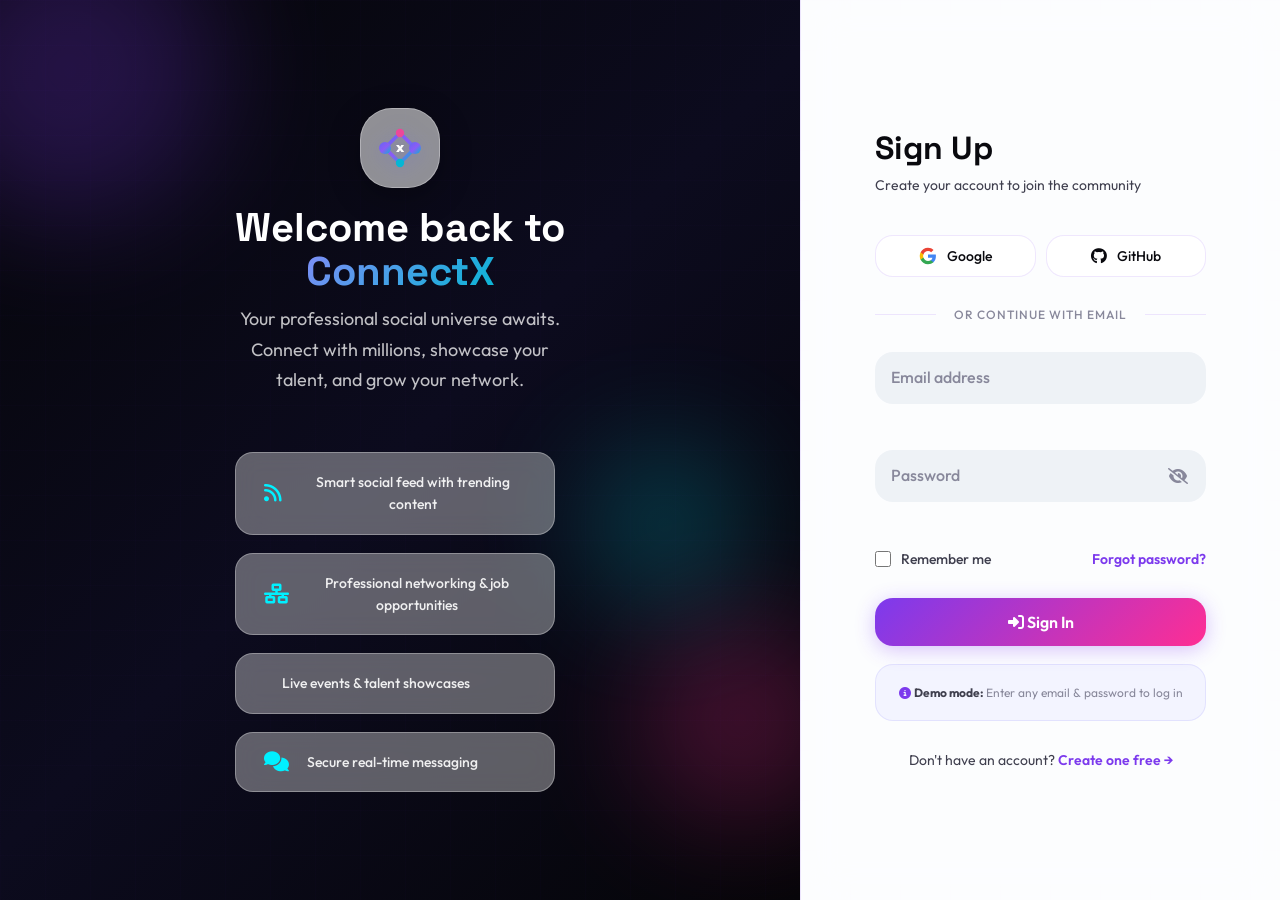
==== commit 92dcbfdb: "UI ENHANCEMENT Changes All files ,removed dark mode , enhanced UI, added bg animations Etc.," ====
--- a/login.html
+++ b/login.html
@@ -1,171 +1,368 @@
 <!DOCTYPE html>
 <html lang="en" data-theme="light">
+
 <head>
   <meta charset="UTF-8">
   <meta name="viewport" content="width=device-width, initial-scale=1.0">
-  <meta name="description" content="Log in to Gradix — Your premium social networking platform.">
-  <title>Login — Gradix</title>
+  <meta name="description" content="Log in to ConnectX — Your premium social networking platform.">
+  <title>Login — ConnectX</title>
   <link rel="icon" type="image/png" href="images/logo.png">
 
   <!-- Fonts -->
   <link rel="preconnect" href="https://fonts.googleapis.com">
   <link rel="preconnect" href="https://fonts.gstatic.com" crossorigin>
-  <link href="https://fonts.googleapis.com/css2?family=Inter:wght@300;400;500;600;700;800;900&family=Poppins:wght@400;500;600;700;800&display=swap" rel="stylesheet">
+  <link
+    href="https://fonts.googleapis.com/css2?family=Inter:wght@300;400;500;600;700;800;900&family=Poppins:wght@400;500;600;700;800&display=swap"
+    rel="stylesheet">
 
   <!-- Font Awesome -->
   <link rel="stylesheet" href="https://cdnjs.cloudflare.com/ajax/libs/font-awesome/6.5.0/css/all.min.css">
 
-  <!-- CSS -->
   <link rel="stylesheet" href="css/style.css">
   <link rel="stylesheet" href="css/auth.css">
-  <link rel="stylesheet" href="css/darkmode.css">
   <link rel="stylesheet" href="css/responsive.css">
+
+  <style>
+    /* ── Loading Screen ── */
+    .loading-screen {
+      position: fixed;
+      inset: 0;
+      background: #000000;
+      display: flex;
+      align-items: center;
+      justify-content: center;
+      z-index: 9999;
+      opacity: 1;
+      visibility: visible;
+      transition: opacity 0.5s ease-out, visibility 0.5s ease-out;
+    }
+
+    .loading-screen.hidden {
+      opacity: 0;
+      visibility: hidden;
+      pointer-events: none;
+    }
+
+    .loading-content {
+      display: flex;
+      flex-direction: column;
+      align-items: center;
+      gap: var(--space-lg);
+    }
+
+    .loading-logo {
+      width: 120px;
+      height: 120px;
+    }
+
+    .loading-logo svg {
+      width: 100%;
+      height: 100%;
+      filter: drop-shadow(0 0 20px rgba(99, 102, 241, 0.6));
+    }
+
+    .loading-text {
+      font-family: var(--font-heading);
+      font-size: var(--fs-xl);
+      font-weight: var(--fw-extrabold);
+      background: var(--gradient-main);
+      -webkit-background-clip: text;
+      -webkit-text-fill-color: transparent;
+      background-clip: text;
+      letter-spacing: -0.01em;
+    }
+
+    .loading-dots {
+      display: flex;
+      gap: 6px;
+      margin-top: var(--space-md);
+    }
+
+    .loading-dot {
+      width: 10px;
+      height: 10px;
+      border-radius: 50%;
+      background: var(--color-primary);
+    }
+
+    @keyframes spin-pulse {
+      0% {
+        transform: rotate(0deg) scale(1);
+        opacity: 1;
+      }
+      50% {
+        transform: rotate(180deg) scale(1.1);
+      }
+      100% {
+        transform: rotate(360deg) scale(1);
+        opacity: 1;
+      }
+    }
+
+    @keyframes bounce-loading {
+      0%, 80%, 100% {
+        transform: scale(0) translateY(0);
+        opacity: 0.5;
+      }
+      40% {
+        transform: scale(1);
+        opacity: 1;
+      }
+    }
+  </style>
 </head>
+
 <body class="auth-page">
-
-<!-- Skip Link -->
-<a href="#login-form" class="skip-link">Skip to login form</a>
-
-<!-- ════════ LEFT PANEL ════════ -->
-<aside class="auth-left" aria-label="Brand information">
-  <!-- Background orbs -->
-  <div class="auth-orb auth-orb-1" aria-hidden="true"></div>
-  <div class="auth-orb auth-orb-2" aria-hidden="true"></div>
-  <div class="auth-orb auth-orb-3" aria-hidden="true"></div>
-
-  <div class="auth-brand">
-    <!-- Logo -->
-    <div class="auth-brand-logo" aria-hidden="true">
-      <img src="images/logo.png" alt="Gradix" style="width:50px;height:50px;border-radius:10px;object-fit:cover;">
-    </div>
-
-    <h1>Welcome back to<br><span style="background:linear-gradient(135deg,#818cf8,#06b6d4);-webkit-background-clip:text;-webkit-text-fill-color:transparent;background-clip:text;">Gradix</span></h1>
-    <p>Your professional social universe awaits. Connect with millions, showcase your talent, and grow your network.</p>
-
-    <!-- Feature highlights -->
-    <div class="auth-features" role="list" aria-label="Platform features">
-      <div class="auth-feature-item" role="listitem">
-        <i class="fas fa-rss" aria-hidden="true"></i>
-        <span>Smart social feed with trending content</span>
-      </div>
-      <div class="auth-feature-item" role="listitem">
-        <i class="fas fa-network-wired" aria-hidden="true"></i>
-        <span>Professional networking & job opportunities</span>
-      </div>
-      <div class="auth-feature-item" role="listitem">
-        <i class="fas fa-calendar-star" aria-hidden="true"></i>
-        <span>Live events & talent showcases</span>
-      </div>
-      <div class="auth-feature-item" role="listitem">
-        <i class="fas fa-comments" aria-hidden="true"></i>
-        <span>Secure real-time messaging</span>
+  <!-- Loading Screen -->
+  <div class="loading-screen" id="loading-screen">
+    <div class="loading-content">
+      <div class="loading-logo">
+        <svg viewBox="0 0 100 100" xmlns="http://www.w3.org/2000/svg" aria-hidden="true">
+          <defs>
+            <linearGradient id="loadingLogoGrad" x1="0%" y1="0%" x2="100%" y2="100%">
+              <stop offset="0%" stop-color="#6366f1" />
+              <stop offset="50%" stop-color="#8b5cf6" />
+              <stop offset="100%" stop-color="#06b6d4" />
+            </linearGradient>
+          </defs>
+          <line x1="25" y1="50" x2="75" y2="50" stroke="url(#loadingLogoGrad)" stroke-width="8" stroke-dasharray="2 2" stroke-linecap="round" />
+          <path d="M25 50 L50 25 L75 50 L50 75 Z" fill="none" stroke="url(#loadingLogoGrad)" stroke-width="6" stroke-linejoin="round" />
+          <circle cx="25" cy="50" r="10" fill="url(#loadingLogoGrad)" />
+          <circle cx="75" cy="50" r="10" fill="url(#loadingLogoGrad)" />
+          <circle cx="50" cy="25" r="7" fill="#ec4899" />
+          <circle cx="50" cy="75" r="7" fill="#06b6d4" />
+          <text x="50" y="56" font-family="'Poppins', sans-serif" font-weight="900" font-size="18" fill="#fff" text-anchor="middle">X</text>
+        </svg>
+      </div>
+      <div class="loading-text">ConnectX</div>
+      <div class="loading-dots">
+        <div class="loading-dot"></div>
+        <div class="loading-dot"></div>
+        <div class="loading-dot"></div>
       </div>
     </div>
   </div>
-</aside>
-
-<!-- ════════ RIGHT PANEL — LOGIN FORM ════════ -->
-<main class="auth-right" id="login-form" aria-labelledby="login-heading">
-  <!-- Theme toggle -->
-  <button class="theme-toggle-icon" data-theme-toggle
-          style="position:absolute;top:var(--space-lg);right:var(--space-lg);"
-          aria-label="Toggle dark mode">
-    <i class="fas fa-sun sun-icon theme-icon"></i>
-    <i class="fas fa-moon moon-icon"></i>
-  </button>
-
-  <div class="auth-form-container">
-    <div class="auth-form-header">
-      <h2 id="login-heading">Sign In</h2>
-      <p>Enter your credentials to access your account</p>
+
+  <div class="tech-grid-bg" aria-hidden="true"></div>
+
+  <!-- Skip Link -->
+  <a href="#login-form" class="skip-link">Skip to login form</a>
+
+  <!-- ════════ LEFT PANEL ════════ -->
+  <aside class="auth-left" aria-label="Brand information">
+    <!-- Background orbs -->
+    <div class="auth-orb auth-orb-1" aria-hidden="true"></div>
+    <div class="auth-orb auth-orb-2" aria-hidden="true"></div>
+    <div class="auth-orb auth-orb-3" aria-hidden="true"></div>
+
+    <div class="auth-brand">
+      <!-- Logo -->
+      <div class="auth-brand-logo" aria-hidden="true" style="margin-bottom:var(--space-md);">
+        <svg class="connectx-logo-svg" viewBox="0 0 100 100" xmlns="http://www.w3.org/2000/svg"
+          style="width:60px;height:60px;">
+          <defs>
+            <linearGradient id="logoGradAuth" x1="0%" y1="0%" x2="100%" y2="100%">
+              <stop offset="0%" stop-color="#6366f1" />
+              <stop offset="50%" stop-color="#8b5cf6" />
+              <stop offset="100%" stop-color="#06b6d4" />
+            </linearGradient>
+          </defs>
+          <line x1="25" y1="50" x2="75" y2="50" stroke="url(#logoGradAuth)" stroke-width="8" stroke-dasharray="2 2"
+            stroke-linecap="round" />
+          <path d="M25 50 L50 25 L75 50 L50 75 Z" fill="none" stroke="url(#logoGradAuth)" stroke-width="6"
+            stroke-linejoin="round" />
+          <circle cx="25" cy="50" r="10" fill="url(#logoGradAuth)" />
+          <circle cx="75" cy="50" r="10" fill="url(#logoGradAuth)" />
+          <circle cx="50" cy="25" r="7" fill="#ec4899" />
+          <circle cx="50" cy="75" r="7" fill="#06b6d4" />
+          <text x="50" y="56" font-family="'Poppins', sans-serif" font-weight="900" font-size="18" fill="#fff"
+            text-anchor="middle">X</text>
+        </svg>
+      </div>
+
+      <h1>Welcome back to<br><span
+          style="background:linear-gradient(135deg,#818cf8,#06b6d4);-webkit-background-clip:text;-webkit-text-fill-color:transparent;background-clip:text;">ConnectX</span>
+      </h1>
+      <p>Your professional social universe awaits. Connect with millions, showcase your talent, and grow your network.
+      </p>
+
+      <!-- Feature highlights -->
+      <div class="auth-features" role="list" aria-label="Platform features">
+        <div class="auth-feature-item" role="listitem">
+          <i class="fas fa-rss" aria-hidden="true"></i>
+          <span>Smart social feed with trending content</span>
+        </div>
+        <div class="auth-feature-item" role="listitem">
+          <i class="fas fa-network-wired" aria-hidden="true"></i>
+          <span>Professional networking & job opportunities</span>
+        </div>
+        <div class="auth-feature-item" role="listitem">
+          <i class="fas fa-calendar-star" aria-hidden="true"></i>
+          <span>Live events & talent showcases</span>
+        </div>
+        <div class="auth-feature-item" role="listitem">
+          <i class="fas fa-comments" aria-hidden="true"></i>
+          <span>Secure real-time messaging</span>
+        </div>
+      </div>
     </div>
-
-    <!-- Social Login -->
-    <div class="social-login" role="group" aria-label="Social login options">
-      <button class="btn-social" type="button" aria-label="Continue with Google">
-        <svg width="18" height="18" viewBox="0 0 24 24" aria-hidden="true">
-          <path fill="#4285F4" d="M22.56 12.25c0-.78-.07-1.53-.2-2.25H12v4.26h5.92c-.26 1.37-1.04 2.53-2.21 3.31v2.77h3.57c2.08-1.92 3.28-4.74 3.28-8.09z"/>
-          <path fill="#34A853" d="M12 23c2.97 0 5.46-.98 7.28-2.66l-3.57-2.77c-.98.66-2.23 1.06-3.71 1.06-2.86 0-5.29-1.93-6.16-4.53H2.18v2.84C3.99 20.53 7.7 23 12 23z"/>
-          <path fill="#FBBC05" d="M5.84 14.09c-.22-.66-.35-1.36-.35-2.09s.13-1.43.35-2.09V7.07H2.18C1.43 8.55 1 10.22 1 12s.43 3.45 1.18 4.93l2.85-2.22.81-.62z"/>
-          <path fill="#EA4335" d="M12 5.38c1.62 0 3.06.56 4.21 1.64l3.15-3.15C17.45 2.09 14.97 1 12 1 7.7 1 3.99 3.47 2.18 7.07l3.66 2.84c.87-2.6 3.3-4.53 6.16-4.53z"/>
-        </svg>
-        Google
-      </button>
-      <button class="btn-social" type="button" aria-label="Continue with GitHub">
-        <i class="fab fa-github" aria-hidden="true"></i>
-        GitHub
-      </button>
+  </aside>
+
+  <!-- ════════ RIGHT PANEL — LOGIN FORM ════════ -->
+  <main class="auth-right" id="login-form" aria-labelledby="login-heading">
+
+    <div class="auth-form-container">
+      <div class="auth-form-header">
+        <h2 id=\"login-heading\">Sign Up</h2>
+        <p>Create your account to join the community</p>
+      </div>
+
+      <!-- Social Login -->
+      <div class="social-login" role="group" aria-label="Social login options">
+        <button class="btn-social" type="button" aria-label="Continue with Google">
+          <svg width="18" height="18" viewBox="0 0 24 24" aria-hidden="true">
+            <path fill="#4285F4"
+              d="M22.56 12.25c0-.78-.07-1.53-.2-2.25H12v4.26h5.92c-.26 1.37-1.04 2.53-2.21 3.31v2.77h3.57c2.08-1.92 3.28-4.74 3.28-8.09z" />
+            <path fill="#34A853"
+              d="M12 23c2.97 0 5.46-.98 7.28-2.66l-3.57-2.77c-.98.66-2.23 1.06-3.71 1.06-2.86 0-5.29-1.93-6.16-4.53H2.18v2.84C3.99 20.53 7.7 23 12 23z" />
+            <path fill="#FBBC05"
+              d="M5.84 14.09c-.22-.66-.35-1.36-.35-2.09s.13-1.43.35-2.09V7.07H2.18C1.43 8.55 1 10.22 1 12s.43 3.45 1.18 4.93l2.85-2.22.81-.62z" />
+            <path fill="#EA4335"
+              d="M12 5.38c1.62 0 3.06.56 4.21 1.64l3.15-3.15C17.45 2.09 14.97 1 12 1 7.7 1 3.99 3.47 2.18 7.07l3.66 2.84c.87-2.6 3.3-4.53 6.16-4.53z" />
+          </svg>
+          Google
+        </button>
+        <button class="btn-social" type="button" aria-label="Continue with GitHub">
+          <i class="fab fa-github" aria-hidden="true"></i>
+          GitHub
+        </button>
+      </div>
+
+      <!-- Divider -->
+      <div class="auth-divider" aria-hidden="true">or continue with email</div>
+
+      <!-- Login Form -->
+      <form id="login-form" novalidate aria-label="Login form">
+        <!-- Email -->
+        <div class="form-group">
+          <div class="form-field">
+            <input type="email" id="login-email" name="email" placeholder="Email address" autocomplete="email" required
+              aria-required="true" aria-describedby="email-error">
+            <label for="login-email">Email address</label>
+          </div>
+          <div class="form-error" id="email-error" role="alert" aria-live="polite">
+            <i class="fas fa-exclamation-circle" aria-hidden="true"></i>
+            <span></span>
+          </div>
+        </div>
+
+        <!-- Password -->
+        <div class="form-group">
+          <div class="form-field">
+            <input type="password" id="login-password" name="password" placeholder="Password"
+              autocomplete="current-password" required aria-required="true" aria-describedby="password-error">
+            <label for="login-password">Password</label>
+            <button type="button" class="password-toggle fas fa-eye-slash" id="toggle-login-pw"
+              aria-label="Toggle password visibility"></button>
+          </div>
+          <div class="form-error" id="password-error" role="alert" aria-live="polite">
+            <i class="fas fa-exclamation-circle" aria-hidden="true"></i>
+            <span></span>
+          </div>
+        </div>
+
+        <!-- Options row -->
+        <div class="form-options">
+          <label class="checkbox-label">
+            <input type="checkbox" id="remember-me" name="remember">
+            Remember me
+          </label>
+          <a href="#" class="forgot-link" aria-label="Reset your password">Forgot password?</a>
+        </div>
+
+        <!-- Submit -->
+        <button type="submit" class="btn-auth" id="login-btn" aria-label="Sign in to your account">
+          <span class="btn-text"><i class="fas fa-sign-in-alt" aria-hidden="true"></i> Sign In</span>
+          <div class="btn-loader" role="status" aria-label="Signing in..."></div>
+        </button>
+      </form>
+
+      <!-- Demo hint -->
+      <div
+        style="margin-top:var(--space-md);padding:var(--space-md);background:rgba(99,102,241,0.06);border-radius:var(--radius-md);border:1px solid rgba(99,102,241,0.12);">
+        <p style="font-size:var(--fs-xs);color:var(--text-muted);text-align:center;line-height:1.6;">
+          <i class="fas fa-info-circle" style="color:var(--color-primary);"></i>
+          <strong style="color:var(--text-secondary);">Demo mode:</strong> Enter any email & password to log in
+        </p>
+      </div>
+
+      <!-- Switch to signup -->
+      <div class="auth-switch">
+        Don't have an account? <a href="signup.html" aria-label="Create a new ConnectX account">Create one free →</a>
+      </div>
     </div>
-
-    <!-- Divider -->
-    <div class="auth-divider" aria-hidden="true">or continue with email</div>
-
-    <!-- Login Form -->
-    <form id="login-form" novalidate aria-label="Login form">
-      <!-- Email -->
-      <div class="form-group">
-        <div class="form-field">
-          <input type="email" id="login-email" name="email"
-                 placeholder="Email address" autocomplete="email"
-                 required aria-required="true" aria-describedby="email-error">
-          <label for="login-email">Email address</label>
-        </div>
-        <div class="form-error" id="email-error" role="alert" aria-live="polite">
-          <i class="fas fa-exclamation-circle" aria-hidden="true"></i>
-          <span></span>
-        </div>
-      </div>
-
-      <!-- Password -->
-      <div class="form-group">
-        <div class="form-field">
-          <input type="password" id="login-password" name="password"
-                 placeholder="Password" autocomplete="current-password"
-                 required aria-required="true" aria-describedby="password-error">
-          <label for="login-password">Password</label>
-          <button type="button" class="password-toggle fas fa-eye-slash"
-                  id="toggle-login-pw" aria-label="Toggle password visibility"></button>
-        </div>
-        <div class="form-error" id="password-error" role="alert" aria-live="polite">
-          <i class="fas fa-exclamation-circle" aria-hidden="true"></i>
-          <span></span>
-        </div>
-      </div>
-
-      <!-- Options row -->
-      <div class="form-options">
-        <label class="checkbox-label">
-          <input type="checkbox" id="remember-me" name="remember">
-          Remember me
-        </label>
-        <a href="#" class="forgot-link" aria-label="Reset your password">Forgot password?</a>
-      </div>
-
-      <!-- Submit -->
-      <button type="submit" class="btn-auth" id="login-btn" aria-label="Sign in to your account">
-        <span class="btn-text"><i class="fas fa-sign-in-alt" aria-hidden="true"></i> Sign In</span>
-        <div class="btn-loader" role="status" aria-label="Signing in..."></div>
-      </button>
-    </form>
-
-    <!-- Demo hint -->
-    <div style="margin-top:var(--space-md);padding:var(--space-md);background:rgba(99,102,241,0.06);border-radius:var(--radius-md);border:1px solid rgba(99,102,241,0.12);">
-      <p style="font-size:var(--fs-xs);color:var(--text-muted);text-align:center;line-height:1.6;">
-        <i class="fas fa-info-circle" style="color:var(--color-primary);"></i>
-        <strong style="color:var(--text-secondary);">Demo mode:</strong> Enter any email & password to log in
-      </p>
-    </div>
-
-    <!-- Switch to signup -->
-    <div class="auth-switch">
-      Don't have an account? <a href="signup.html" aria-label="Create a new Gradix account">Create one free →</a>
-    </div>
-  </div>
-</main>
-
-<!-- JS -->
-<script src="js/darkmode.js"></script>
-<script src="js/app.js"></script>
-<script src="js/auth.js"></script>
+  </main>
+
+  <!-- JS -->
+  <script src="js/app.js"></script>
+  <script src="js/auth.js"></script>
+  <script>
+    // Interactive Ambient Spotlight Cursor Follower with Spring Inertia (Active when fields are empty)
+    const inputs = document.querySelectorAll('.form-field input');
+    const body = document.body;
+
+    function hasData() {
+      let filled = false;
+      inputs.forEach(input => {
+        if (input.value.trim() !== '') filled = true;
+      });
+      return filled;
+    }
+
+    let mouseX = window.innerWidth / 2;
+    let mouseY = window.innerHeight / 2;
+    let targetX = mouseX;
+    let targetY = mouseY;
+    const speed = 0.08; // smooth spring lag factor
+
+    // Initialize spotlight center position
+    body.style.setProperty('--mouse-x', '50%');
+    body.style.setProperty('--mouse-y', '50%');
+
+    body.addEventListener('mousemove', (e) => {
+      targetX = e.clientX;
+      targetY = e.clientY;
+
+      // Toggle active state
+      if (!hasData()) {
+        body.classList.add('moving-bg');
+      } else {
+        body.classList.remove('moving-bg');
+      }
+    });
+
+    // Re-check on input
+    inputs.forEach(input => {
+      input.addEventListener('input', () => {
+        if (hasData()) {
+          body.classList.remove('moving-bg');
+        } else {
+          body.classList.add('moving-bg');
+        }
+      });
+    });
+
+    function updateSpotlight() {
+      if (!hasData()) {
+        mouseX += (targetX - mouseX) * speed;
+        mouseY += (targetY - mouseY) * speed;
+        body.style.setProperty('--mouse-x', `${mouseX}px`);
+        body.style.setProperty('--mouse-y', `${mouseY}px`);
+      }
+      requestAnimationFrame(updateSpotlight);
+    }
+    requestAnimationFrame(updateSpotlight);
+  </script>
 </body>
-</html>
+
+</html>
--- a/css/style.css
+++ b/css/style.css
@@ -4,79 +4,79 @@
    ============================================================ */
 
 /* ── Google Fonts ── */
-@import url('https://fonts.googleapis.com/css2?family=Inter:wght@300;400;500;600;700;800;900&family=Poppins:wght@400;500;600;700;800&display=swap');
-
-/* ── CSS Custom Properties (Light Theme) ── */
+@import url('https://fonts.googleapis.com/css2?family=Outfit:wght@300;400;500;600;700;800;900&family=Space+Grotesk:wght@400;500;600;700&display=swap');
+
+/* ── CSS Custom Properties (Glacier Frost Light Theme) ── */
 :root {
   /* Brand Colors */
-  --color-primary:       #6366f1;
-  --color-primary-dark:  #4f46e5;
-  --color-primary-light: #818cf8;
-  --color-secondary:     #8b5cf6;
-  --color-accent:        #06b6d4;
+  --color-primary:       #7c3aed; /* Electric Violet */
+  --color-primary-dark:  #6d28d9;
+  --color-primary-light: #a78bfa;
+  --color-secondary:     #ff2e93; /* Cyber Pink */
+  --color-accent:        #00f0ff; /* Neon Cyan */
   --color-accent-pink:   #ec4899;
 
   /* Gradients */
-  --gradient-main:       linear-gradient(135deg, #6366f1 0%, #8b5cf6 50%, #06b6d4 100%);
-  --gradient-hero:       linear-gradient(135deg, #0f0c29 0%, #302b63 50%, #24243e 100%);
-  --gradient-card:       linear-gradient(135deg, rgba(99,102,241,0.15) 0%, rgba(139,92,246,0.10) 100%);
-  --gradient-button:     linear-gradient(135deg, #6366f1, #8b5cf6);
-  --gradient-sidebar:    linear-gradient(180deg, #1e1b4b 0%, #312e81 100%);
-
-  /* Surfaces (Light) */
-  --surface-bg:          #f8faff;
-  --surface-card:        #ffffff;
-  --surface-overlay:     rgba(255, 255, 255, 0.85);
-  --surface-hover:       rgba(99, 102, 241, 0.06);
-  --surface-input:       #f1f5f9;
+  --gradient-main:       linear-gradient(135deg, #7c3aed 0%, #ff2e93 50%, #00f0ff 100%);
+  --gradient-hero:       linear-gradient(135deg, #050508 0%, #0c0b1e 50%, #050508 100%);
+  --gradient-card:       linear-gradient(135deg, rgba(124,58,237,0.12) 0%, rgba(255,46,147,0.06) 100%);
+  --gradient-button:     linear-gradient(135deg, #7c3aed, #ff2e93);
+  --gradient-sidebar:    linear-gradient(180deg, #0b0a14 0%, #151329 100%);
+
+  /* Surfaces (Glacier Light) */
+  --surface-bg:          #f3f6fc;
+  --surface-card:        rgba(255, 255, 255, 0.75);
+  --surface-overlay:     rgba(243, 246, 252, 0.90);
+  --surface-hover:       rgba(124, 58, 237, 0.08);
+  --surface-input:       #eef2f6;
 
   /* Text (Light) */
-  --text-primary:        #0f172a;
-  --text-secondary:      #475569;
-  --text-muted:          #94a3b8;
+  --text-primary:        #09090e;
+  --text-secondary:      #3f3f4e;
+  --text-muted:          #88889b;
   --text-inverse:        #ffffff;
-  --text-link:           #6366f1;
+  --text-link:           #7c3aed;
 
   /* Borders */
-  --border-color:        rgba(99, 102, 241, 0.12);
-  --border-glass:        rgba(255, 255, 255, 0.25);
-  --border-card:         rgba(99, 102, 241, 0.10);
+  --border-color:        rgba(124, 58, 237, 0.12);
+  --border-glass:        rgba(255, 255, 255, 0.40);
+  --border-card:         rgba(124, 58, 237, 0.08);
 
   /* Glassmorphism */
-  --glass-bg:            rgba(255, 255, 255, 0.10);
-  --glass-bg-strong:     rgba(255, 255, 255, 0.18);
-  --glass-border:        rgba(255, 255, 255, 0.20);
-  --glass-blur:          blur(20px);
-  --glass-blur-light:    blur(10px);
-
-  /* Neumorphism Shadows */
-  --shadow-neu:          8px 8px 20px rgba(99,102,241,0.12), -4px -4px 12px rgba(255,255,255,0.90);
-  --shadow-neu-inset:    inset 4px 4px 10px rgba(99,102,241,0.10), inset -4px -4px 10px rgba(255,255,255,0.80);
-  --shadow-card:         0 4px 24px rgba(99,102,241,0.10), 0 1px 4px rgba(0,0,0,0.04);
-  --shadow-card-hover:   0 12px 40px rgba(99,102,241,0.20), 0 4px 12px rgba(0,0,0,0.08);
-  --shadow-button:       0 4px 20px rgba(99,102,241,0.40);
-  --shadow-modal:        0 25px 80px rgba(0,0,0,0.15);
+  --glass-bg:            rgba(255, 255, 255, 0.35);
+  --glass-bg-strong:     rgba(255, 255, 255, 0.55);
+  --glass-border:        rgba(255, 255, 255, 0.30);
+  --glass-blur:          blur(24px);
+  --glass-blur-light:    blur(12px);
+
+  /* Premium Shadows */
+  --shadow-neu:          0 10px 30px rgba(124,58,237,0.06), 0 1px 3px rgba(0,0,0,0.02);
+  --shadow-neu-inset:    inset 2px 2px 5px rgba(0,0,0,0.05);
+  --shadow-card:         0 8px 32px rgba(124,58,237,0.05), 0 1px 4px rgba(0,0,0,0.02);
+  --shadow-card-hover:   0 16px 48px rgba(124,58,237,0.12), 0 4px 12px rgba(255,46,147,0.05);
+  --shadow-button:       0 4px 20px rgba(124,58,237,0.30);
+  --shadow-modal:        0 30px 100px rgba(0,0,0,0.08);
 
   /* Radius */
-  --radius-xs:    6px;
-  --radius-sm:    10px;
-  --radius-md:    16px;
-  --radius-lg:    20px;
-  --radius-xl:    28px;
+  --radius-xs:    8px;
+  --radius-sm:    12px;
+  --radius-md:    18px;
+  --radius-lg:    24px;
+  --radius-xl:    32px;
   --radius-full:  9999px;
 
   /* Spacing */
-  --space-xs:   4px;
-  --space-sm:   8px;
-  --space-md:   16px;
-  --space-lg:   24px;
-  --space-xl:   32px;
-  --space-2xl:  48px;
-  --space-3xl:  64px;
-
-  /* Typography */
-  --font-main:   'Inter', -apple-system, BlinkMacSystemFont, sans-serif;
-  --font-heading:'Poppins', 'Inter', sans-serif;
+  --space-xs:   6px;
+  --space-sm:   10px;
+  --space-md:   18px;
+  --space-lg:   28px;
+  --space-xl:   38px;
+  --space-2xl:  56px;
+  --space-3xl:  74px;
+
+  /* Typography (Bespoke Outfit & Space Grotesk) */
+  --font-main:   'Outfit', -apple-system, BlinkMacSystemFont, sans-serif;
+  --font-heading:'Space Grotesk', sans-serif;
   --fs-xs:       0.75rem;
   --fs-sm:       0.875rem;
   --fs-base:     1rem;
@@ -94,10 +94,10 @@
   --fw-extrabold:800;
 
   /* Transitions */
-  --transition-fast:   0.15s ease;
-  --transition-base:   0.25s ease;
-  --transition-slow:   0.40s ease;
-  --transition-spring: 0.35s cubic-bezier(0.34, 1.56, 0.64, 1);
+  --transition-fast:   0.15s cubic-bezier(0.2, 0.8, 0.2, 1);
+  --transition-base:   0.30s cubic-bezier(0.2, 0.8, 0.2, 1);
+  --transition-slow:   0.45s cubic-bezier(0.2, 0.8, 0.2, 1);
+  --transition-spring: 0.40s cubic-bezier(0.34, 1.56, 0.64, 1);
 
   /* Z-index scale */
   --z-below:   -1;
@@ -110,34 +110,36 @@
   --z-toast:    500;
 
   /* Sidebar Width */
-  --sidebar-width: 270px;
+  --sidebar-width: 240px;
   --header-height: 68px;
 }
 
-/* ── Dark Theme Variables ── */
+/* ── CSS Custom Properties (Nebula Space Dark Theme) ── */
 [data-theme="dark"] {
-  --surface-bg:       #0d0d1a;
-  --surface-card:     #13131f;
-  --surface-overlay:  rgba(13,13,26,0.90);
-  --surface-hover:    rgba(99,102,241,0.12);
-  --surface-input:    #1a1a2e;
-
-  --text-primary:     #f1f5f9;
+  --surface-bg:       #040406; /* Cosmic Black */
+  --surface-card:     rgba(10, 10, 18, 0.50); /* Frosted Obsidian */
+  --surface-overlay:  rgba(4, 4, 6, 0.92);
+  --surface-hover:    rgba(124, 58, 237, 0.14);
+  --surface-input:    #0a0914;
+
+  --text-primary:     #f8fafc;
   --text-secondary:   #94a3b8;
   --text-muted:       #475569;
-  --text-inverse:     #0f172a;
-
-  --border-color:     rgba(99,102,241,0.20);
-  --border-card:      rgba(99,102,241,0.15);
-  --glass-border:     rgba(255,255,255,0.08);
-
-  --glass-bg:         rgba(255,255,255,0.04);
-  --glass-bg-strong:  rgba(255,255,255,0.08);
-
-  --shadow-neu:       8px 8px 20px rgba(0,0,0,0.50), -4px -4px 12px rgba(99,102,241,0.06);
-  --shadow-neu-inset: inset 4px 4px 10px rgba(0,0,0,0.40), inset -4px -4px 10px rgba(99,102,241,0.05);
-  --shadow-card:      0 4px 24px rgba(0,0,0,0.40), 0 1px 4px rgba(0,0,0,0.20);
-  --shadow-card-hover:0 12px 40px rgba(0,0,0,0.60), 0 4px 12px rgba(99,102,241,0.20);
+  --text-inverse:     #040406;
+
+  --border-color:     rgba(124, 58, 237, 0.16);
+  --border-glass:     rgba(255, 255, 255, 0.05);
+  --border-card:      rgba(124, 58, 237, 0.12);
+  --glass-border:     rgba(255, 255, 255, 0.05);
+
+  --glass-bg:         rgba(10, 10, 18, 0.35);
+  --glass-bg-strong:  rgba(10, 10, 18, 0.55);
+  --glass-blur:       blur(30px);
+
+  --shadow-neu:       0 15px 40px rgba(0,0,0,0.60), 0 2px 10px rgba(124,58,237,0.04);
+  --shadow-neu-inset: inset 2px 2px 8px rgba(0,0,0,0.60);
+  --shadow-card:      0 8px 32px rgba(0,0,0,0.60), 0 1px 4px rgba(124,58,237,0.06);
+  --shadow-card-hover:0 16px 48px rgba(0,0,0,0.80), 0 4px 20px rgba(124,58,237,0.22);
 }
 
 /* ── CSS Reset ── */
@@ -238,6 +240,36 @@
 }
 
 /* ── Utility Classes ── */
+/* ── Tech Grid and Ambient Glows ── */
+.tech-grid-bg {
+  position: absolute;
+  inset: 0;
+  background-image: 
+    linear-gradient(rgba(124, 58, 237, 0.025) 1px, transparent 1px),
+    linear-gradient(90deg, rgba(124, 58, 237, 0.025) 1px, transparent 1px);
+  background-size: 50px 50px;
+  pointer-events: none;
+  z-index: 0;
+}
+
+[data-theme="dark"] .tech-grid-bg {
+  background-image: 
+    linear-gradient(rgba(124, 58, 237, 0.045) 1px, transparent 1px),
+    linear-gradient(90deg, rgba(124, 58, 237, 0.045) 1px, transparent 1px);
+}
+
+.ambient-glow {
+  position: absolute;
+  border-radius: var(--radius-full);
+  filter: blur(140px);
+  opacity: 0.16;
+  pointer-events: none;
+  z-index: 0;
+}
+.ambient-purple { background: var(--color-primary); }
+.ambient-pink   { background: var(--color-secondary); }
+.ambient-cyan   { background: var(--color-accent); }
+
 .container {
   width: 100%;
   max-width: 1280px;
@@ -493,3 +525,108 @@
 .toast.toast-success { border-left: 4px solid #10b981; }
 .toast.toast-error   { border-left: 4px solid #ef4444; }
 .toast.toast-info    { border-left: 4px solid var(--color-primary); }
+
+/* ============================================================
+   Premium SVG Logo, Icon Animations, and Heart Particles
+   ============================================================ */
+
+/* Premium SVG Logo Styling */
+.connectx-logo-svg {
+  width: 42px;
+  height: 42px;
+  flex-shrink: 0;
+  transition: transform var(--transition-spring), filter var(--transition-base);
+  filter: drop-shadow(0 4px 10px rgba(99, 102, 241, 0.3));
+}
+
+.connectx-logo-svg:hover {
+  transform: rotate(12deg) scale(1.08);
+  filter: drop-shadow(0 6px 18px rgba(139, 92, 246, 0.55));
+}
+
+/* Dark theme SVG Logo adjustment */
+[data-theme="dark"] .connectx-logo-svg {
+  filter: drop-shadow(0 4px 12px rgba(99, 102, 241, 0.45));
+}
+
+/* FontAwesome Micro-Animations on Link Hovers */
+.sidebar-nav-link:hover i.fa-house { animation: fa-bounce 0.8s ease; }
+.sidebar-nav-link:hover i.fa-comment-dots { animation: fa-shake 0.6s ease; }
+.sidebar-nav-link:hover i.fa-bell { animation: bell-ring 0.6s ease-in-out; }
+.sidebar-nav-link:hover i.fa-calendar-days { animation: fa-bounce 0.8s ease; }
+.sidebar-nav-link:hover i.fa-star { animation: star-pop 0.6s cubic-bezier(0.34, 1.56, 0.64, 1); }
+.sidebar-nav-link:hover i.fa-user-circle { animation: fa-beat 0.8s ease; }
+.sidebar-nav-link:hover i.fa-gear { animation: fa-spin 2s linear infinite; }
+.sidebar-logout:hover i.fa-right-from-bracket { transform: translateX(3px); transition: transform 0.2s ease; }
+
+/* Custom Bell Ring Keyframes */
+@keyframes bell-ring {
+  0%, 100% { transform: rotate(0); }
+  20% { transform: rotate(15deg); }
+  40% { transform: rotate(-15deg); }
+  60% { transform: rotate(10deg); }
+  80% { transform: rotate(-10deg); }
+}
+
+/* Custom Star Pop Keyframes */
+@keyframes star-pop {
+  0% { transform: scale(1); }
+  50% { transform: scale(1.3) rotate(15deg); }
+  100% { transform: scale(1) rotate(0); }
+}
+
+/* Satisfying Like Heart-Pop & Splash Particles */
+.post-action-btn.liked i.fa-heart {
+  color: #ef4444;
+  animation: heart-pop 0.45s cubic-bezier(0.175, 0.885, 0.32, 1.275) forwards;
+}
+
+@keyframes heart-pop {
+  0% { transform: scale(1); }
+  35% { transform: scale(1.4); }
+  50% { transform: scale(0.85); }
+  70% { transform: scale(1.12); }
+  100% { transform: scale(1); }
+}
+
+/* Heart Particle burst animations */
+.heart-particle {
+  position: fixed;
+  pointer-events: none;
+  font-size: 14px;
+  z-index: 10000;
+  display: inline-block;
+  user-select: none;
+  animation: particle-float 0.85s cubic-bezier(0.25, 0.46, 0.45, 0.94) forwards;
+}
+
+@keyframes particle-float {
+  0% {
+    transform: translate(-50%, -50%) translate(0, 0) scale(1);
+    opacity: 1;
+  }
+  100% {
+    transform: translate(-50%, -50%) translate(var(--dx), var(--dy)) scale(var(--ds, 0));
+    opacity: 0;
+  }
+}
+
+/* Section Switching Slide Transition */
+.content-section {
+  display: none;
+  opacity: 0;
+  transform: translateY(12px);
+  transition: opacity 0.3s cubic-bezier(0.4, 0, 0.2, 1), transform 0.3s cubic-bezier(0.4, 0, 0.2, 1);
+}
+
+.content-section.active {
+  display: block;
+  opacity: 1;
+  transform: translateY(0);
+}
+
+/* Mobile-only utility */
+.show-mobile-only {
+  display: none !important;
+}
+
--- a/css/auth.css
+++ b/css/auth.css
@@ -8,6 +8,24 @@
   display: flex;
   align-items: stretch;
   background: var(--surface-bg);
+  position: relative;
+  overflow: hidden;
+}
+
+/* Dynamic Spring-Loaded Trail Cursor Spotlight */
+.auth-page::after {
+  content: '';
+  position: absolute;
+  inset: 0;
+  background: radial-gradient(circle 220px at var(--mouse-x, 50%) var(--mouse-y, 50%), rgba(0, 240, 255, 0.35) 0%, rgba(124, 58, 237, 0.15) 45%, rgba(139, 92, 246, 0.02) 75%, transparent 100%);
+  pointer-events: none;
+  z-index: 1;
+  opacity: 0;
+  transition: opacity 0.8s cubic-bezier(0.16, 1, 0.3, 1);
+}
+
+.auth-page.moving-bg::after {
+  opacity: 1;
 }
 
 /* ── Left Panel (Brand) ── */
@@ -27,8 +45,12 @@
   content: '';
   position: absolute;
   inset: 0;
-  background: var(--gradient-main);
-  opacity: 0.15;
+  background-image:
+    linear-gradient(rgba(124, 58, 237, 0.02) 1px, transparent 1px),
+    linear-gradient(90deg, rgba(124, 58, 237, 0.02) 1px, transparent 1px);
+  background-size: 45px 45px;
+  pointer-events: none;
+  opacity: 0.85;
 }
 
 /* Floating background orbs */
@@ -39,22 +61,31 @@
   opacity: 0.25;
   animation: float 6s ease-in-out infinite;
 }
+
 .auth-orb-1 {
-  width: 300px; height: 300px;
+  width: 300px;
+  height: 300px;
   background: var(--color-primary);
-  top: -80px; left: -80px;
+  top: -80px;
+  left: -80px;
   animation-delay: 0s;
 }
+
 .auth-orb-2 {
-  width: 200px; height: 200px;
+  width: 200px;
+  height: 200px;
   background: var(--color-secondary);
-  bottom: 80px; right: -40px;
+  bottom: 80px;
+  right: -40px;
   animation-delay: 2s;
 }
+
 .auth-orb-3 {
-  width: 150px; height: 150px;
+  width: 150px;
+  height: 150px;
   background: var(--color-accent);
-  top: 50%; right: 60px;
+  top: 50%;
+  right: 60px;
   animation-delay: 4s;
 }
 
@@ -70,7 +101,7 @@
   height: 80px;
   border-radius: var(--radius-xl);
   margin: 0 auto var(--space-lg);
-  box-shadow: 0 8px 32px rgba(0,0,0,0.30);
+  box-shadow: 0 8px 32px rgba(0, 0, 0, 0.30);
   background: var(--glass-bg-strong);
   border: 1px solid var(--glass-border);
   display: flex;
@@ -89,7 +120,7 @@
 }
 
 .auth-brand p {
-  color: rgba(255,255,255,0.75);
+  color: rgba(255, 255, 255, 0.75);
   font-size: var(--fs-md);
   max-width: 320px;
   margin: 0 auto var(--space-2xl);
@@ -114,7 +145,7 @@
   border: 1px solid var(--glass-border);
   border-radius: var(--radius-md);
   padding: var(--space-md) var(--space-lg);
-  color: rgba(255,255,255,0.90);
+  color: rgba(255, 255, 255, 0.90);
   font-size: var(--fs-sm);
   font-weight: var(--fw-medium);
   transition: transform var(--transition-base);
@@ -139,7 +170,12 @@
   justify-content: center;
   padding: var(--space-2xl) var(--space-3xl);
   background: var(--surface-card);
+  backdrop-filter: var(--glass-blur);
+  -webkit-backdrop-filter: var(--glass-blur);
+  border-left: 1px solid var(--border-color);
   overflow-y: auto;
+  position: relative;
+  z-index: 2;
 }
 
 .auth-form-container {
@@ -250,7 +286,7 @@
 .form-field input:focus {
   border-color: var(--color-primary);
   background: var(--surface-card);
-  box-shadow: 0 0 0 4px rgba(99,102,241,0.10);
+  box-shadow: 0 0 0 4px rgba(124, 58, 237, 0.15);
 }
 
 .form-field label {
@@ -265,8 +301,8 @@
   font-weight: var(--fw-medium);
 }
 
-.form-field input:focus ~ label,
-.form-field input:not(:placeholder-shown) ~ label {
+.form-field input:focus~label,
+.form-field input:not(:placeholder-shown)~label {
   top: 10px;
   transform: translateY(0);
   font-size: var(--fs-xs);
@@ -315,10 +351,21 @@
   transition: background var(--transition-base);
 }
 
-.strength-bar.active-weak   { background: #ef4444; }
-.strength-bar.active-fair   { background: #f59e0b; }
-.strength-bar.active-good   { background: #06b6d4; }
-.strength-bar.active-strong { background: #10b981; }
+.strength-bar.active-weak {
+  background: #ef4444;
+}
+
+.strength-bar.active-fair {
+  background: #f59e0b;
+}
+
+.strength-bar.active-good {
+  background: #06b6d4;
+}
+
+.strength-bar.active-strong {
+  background: #10b981;
+}
 
 .strength-label {
   font-size: var(--fs-xs);
@@ -340,7 +387,9 @@
   transition: opacity var(--transition-fast);
 }
 
-.form-error.visible { opacity: 1; }
+.form-error.visible {
+  opacity: 1;
+}
 
 /* ── Checkbox & Options Row ── */
 .form-options {
@@ -397,25 +446,32 @@
 }
 
 .btn-auth:hover {
-  box-shadow: 0 8px 32px rgba(99,102,241,0.55);
+  box-shadow: 0 8px 32px rgba(124, 58, 237, 0.45);
   transform: translateY(-2px);
 }
 
-.btn-auth:active { transform: translateY(0); }
+.btn-auth:active {
+  transform: translateY(0);
+}
 
 .btn-auth .btn-loader {
   display: none;
   width: 18px;
   height: 18px;
-  border: 2px solid rgba(255,255,255,0.40);
+  border: 2px solid rgba(255, 255, 255, 0.40);
   border-top-color: #fff;
   border-radius: 50%;
   animation: spin 0.7s linear infinite;
   margin: 0 auto;
 }
 
-.btn-auth.loading .btn-text { display: none; }
-.btn-auth.loading .btn-loader { display: block; }
+.btn-auth.loading .btn-text {
+  display: none;
+}
+
+.btn-auth.loading .btn-loader {
+  display: block;
+}
 
 /* ── Auth Footer / Switch Link ── */
 .auth-switch {
@@ -430,7 +486,9 @@
   font-weight: var(--fw-semibold);
 }
 
-.auth-switch a:hover { text-decoration: underline; }
+.auth-switch a:hover {
+  text-decoration: underline;
+}
 
 /* ── Terms ── */
 .terms-text {
@@ -444,4 +502,4 @@
 .terms-text a {
   color: var(--color-primary);
   font-weight: var(--fw-medium);
-}
+}
--- a/css/responsive.css
+++ b/css/responsive.css
@@ -195,44 +195,92 @@
    ══════════════════════════════════════════════ */
 @media (max-width: 1023px) {
 
-  /* ── Sidebar: slide in from left ── */
+  /* ── Sidebar: Pinned Collapsed (Icons-Only) on Mobile ── */
   .sidebar {
-    transform: translateX(-110%);
-    width: var(--sidebar-width) !important;
-    box-shadow: 4px 0 40px rgba(0,0,0,0.35);
+    transform: translateX(0) !important;
+    width: 72px !important;
+    box-shadow: 2px 0 20px rgba(0,0,0,0.15);
     z-index: var(--z-sidebar);
   }
 
-  .sidebar.mobile-open {
-    transform: translateX(0);
-  }
-
-  /* Overlay visible */
+  .sidebar-brand-wrapper {
+    flex-direction: column !important;
+    justify-content: center !important;
+    align-items: center !important;
+    gap: var(--space-sm) !important;
+    padding: var(--space-md) 0 !important;
+  }
+
+  .sidebar-brand-text,
+  .sidebar-brand-tag,
+  .sidebar-user,
+  .sidebar-section-label,
+  .nav-label,
+  .nav-badge,
+  .sidebar-collapse-btn {
+    display: none !important;
+  }
+
+  .sidebar-nav-link {
+    justify-content: center !important;
+    padding: 12px !important;
+  }
+
+  .sidebar-logout {
+    justify-content: center !important;
+    padding: 12px !important;
+  }
+
+  .sidebar-logout .nav-label {
+    display: none !important;
+  }
+
+  /* Overlay not needed on mobile as sidebar is permanent */
   .sidebar-overlay {
-    display: block;
-    opacity: 0;
-    pointer-events: none;
-    transition: opacity var(--transition-base);
-  }
-
-  .sidebar-overlay.active {
-    opacity: 1;
-    pointer-events: all;
-  }
-
-  /* Hamburger toggle always visible */
+    display: none !important;
+  }
+
+  /* Hamburger toggle hidden */
   .sidebar-toggle {
-    display: flex !important;
-  }
-
-  /* No left margin on main content */
+    display: none !important;
+  }
+
+  /* Main content left margin matches collapsed sidebar */
   .main-content {
-    margin-left: 0 !important;
-  }
-
-  /* Push header content right of hamburger */
+    margin-left: 72px !important;
+  }
+
+  /* Header adjustments for non-desktop devices */
   .dashboard-header {
-    padding-left: 68px !important;
+    padding: var(--space-sm) var(--space-lg) !important;
+    gap: var(--space-sm);
+    flex-wrap: wrap !important;
+    min-height: auto !important;
+    height: auto !important;
+    position: sticky !important;
+    top: 0 !important;
+    z-index: var(--z-sticky) !important;
+    justify-content: space-between !important;
+    backdrop-filter: var(--glass-blur-light) !important;
+    -webkit-backdrop-filter: var(--glass-blur-light) !important;
+  }
+
+  #header-page-title {
+    order: 1 !important;
+    font-size: var(--fs-lg) !important;
+    display: block !important;
+  }
+
+  .header-search {
+    max-width: 100% !important;
+    flex: 1 1 100% !important;
+    order: 3 !important;
+    margin-top: var(--space-xs) !important;
+  }
+
+  .header-actions {
+    order: 2 !important;
+    margin-left: auto !important;
   }
 
   /* Feed: single column */
@@ -352,30 +400,12 @@
     --space-2xl: 32px;
   }
 
-  /* Dashboard content padding */
-  .dashboard-content {
-    padding: var(--space-md) !important;
-  }
-
-  /* Header adjustments */
-  .dashboard-header {
-    padding: 0 var(--space-md) 0 60px !important;
-    gap: var(--space-sm);
-    flex-wrap: wrap;
-    min-height: var(--header-height);
-    height: auto;
-  }
-
-  /* Search bar smaller */
-  .header-search {
-    max-width: 100%;
-    flex: 1 1 100%;
-    order: 2;
-  }
-
-  .header-actions {
-    order: 1;
-    margin-left: 0;
+  /* Mobile-only utilities */
+  .hide-mobile {
+    display: none !important;
+  }
+  .show-mobile-only {
+    display: inline-flex !important;
   }
 
   /* Hide header user name text on mobile */
@@ -457,6 +487,7 @@
     inset: 0;
     z-index: 3;
     display: none;
+    width: 100% !important;
   }
 
   .chat-window.active {
@@ -467,6 +498,11 @@
   /* Show back button on mobile */
   .chat-back-btn {
     display: flex !important;
+  }
+
+  /* Hide empty chat on mobile phone */
+  .chat-empty {
+    display: none !important;
   }
 
   /* ── Auth pages ── */
@@ -690,9 +726,9 @@
 }
 
 /* ══════════════════════════════════════════════
-   ≤ 479px — Small phones
-   ══════════════════════════════════════════════ */
-@media (max-width: 479px) {
+   ≤ 459px — Small Mobile Phones (Bottom Fixed Navigation)
+   ══════════════════════════════════════════════ */
+@media (max-width: 459px) {
 
   :root {
     --fs-4xl:    1.8rem;
@@ -738,10 +774,100 @@
     height: 48px;
   }
 
-  /* Sidebar takes full width on very small screens */
+  /* Bottom Fixed Navigation Bar for Mobile Phones (< 460px) */
   .sidebar {
-    width: 260px !important;
-  }
+    position: fixed !important;
+    bottom: 0 !important;
+    left: 0 !important;
+    right: 0 !important;
+    top: auto !important;
+    width: 100% !important;
+    height: 60px !important;
+    flex-direction: row !important;
+    background: rgba(13, 13, 26, 0.95) !important;
+    backdrop-filter: blur(20px) !important;
+    -webkit-backdrop-filter: blur(20px) !important;
+    border-top: 1px solid rgba(255, 255, 255, 0.08) !important;
+    border-right: none !important;
+    z-index: 1000 !important;
+    box-shadow: 0 -4px 20px rgba(0, 0, 0, 0.3) !important;
+    padding: 0 var(--space-xs) !important;
+    align-items: center !important;
+    justify-content: space-around !important;
+  }
+
+  .main-content {
+    margin-left: 0 !important;
+    padding-bottom: 70px !important; /* Space for bottom nav bar */
+  }
+
+  .sidebar-brand-wrapper,
+  .sidebar-section-label,
+  .sidebar-collapse-btn {
+    display: none !important;
+  }
+
+  .sidebar-nav {
+    display: flex !important;
+    flex-direction: row !important;
+    align-items: center !important;
+    justify-content: space-around !important;
+    width: 100% !important;
+    padding: 0 !important;
+    margin: 0 !important;
+    overflow: visible !important;
+  }
+
+  /* Bottom bar reordering and Settings hiding */
+  .sidebar [data-section="settings"] {
+    display: none !important;
+  }
+  .sidebar [data-section="feed"] { order: 1 !important; }
+  .sidebar [data-section="events"] { order: 2 !important; }
+  .sidebar [data-section="messages"] { order: 3 !important; }
+  .sidebar [data-section="showcase"] { order: 4 !important; }
+  .sidebar [data-section="profile"] { order: 5 !important; }
+
+  .sidebar-bottom {
+    display: none !important;
+  }
+
+  .sidebar-nav-link {
+    width: 40px !important;
+    height: 40px !important;
+    border-radius: var(--radius-full) !important;
+    display: flex !important;
+    align-items: center !important;
+    justify-content: center !important;
+    padding: 0 !important;
+    margin: 0 !important;
+    background: none !important;
+    box-shadow: none !important;
+    color: rgba(255, 255, 255, 0.6) !important;
+    transition: all 0.25s cubic-bezier(0.4, 0, 0.2, 1) !important;
+    position: relative !important;
+  }
+
+  .sidebar-nav-link.active {
+    background: var(--gradient-button) !important;
+    color: #fff !important;
+    box-shadow: 0 4px 16px rgba(99, 102, 241, 0.4) !important;
+  }
+
+  .sidebar-logout:hover {
+    background: rgba(239, 68, 68, 0.15) !important;
+    color: #ef4444 !important;
+  }
+
+  /* Adjust badge on bottom bar */
+  .sidebar-nav-link .nav-badge {
+    position: absolute !important;
+    top: -2px !important;
+    right: -2px !important;
+    display: flex !important;
+  }
+
+
 
   /* Header search: smaller */
   .header-search input {
@@ -1009,3 +1135,10 @@
     border-bottom: 2px solid ButtonText;
   }
 }
+
+/* Hide Log In button under 400px on landing */
+@media (max-width: 399px) {
+  .nav-actions a[href="login.html"] {
+    display: none !important;
+  }
+}
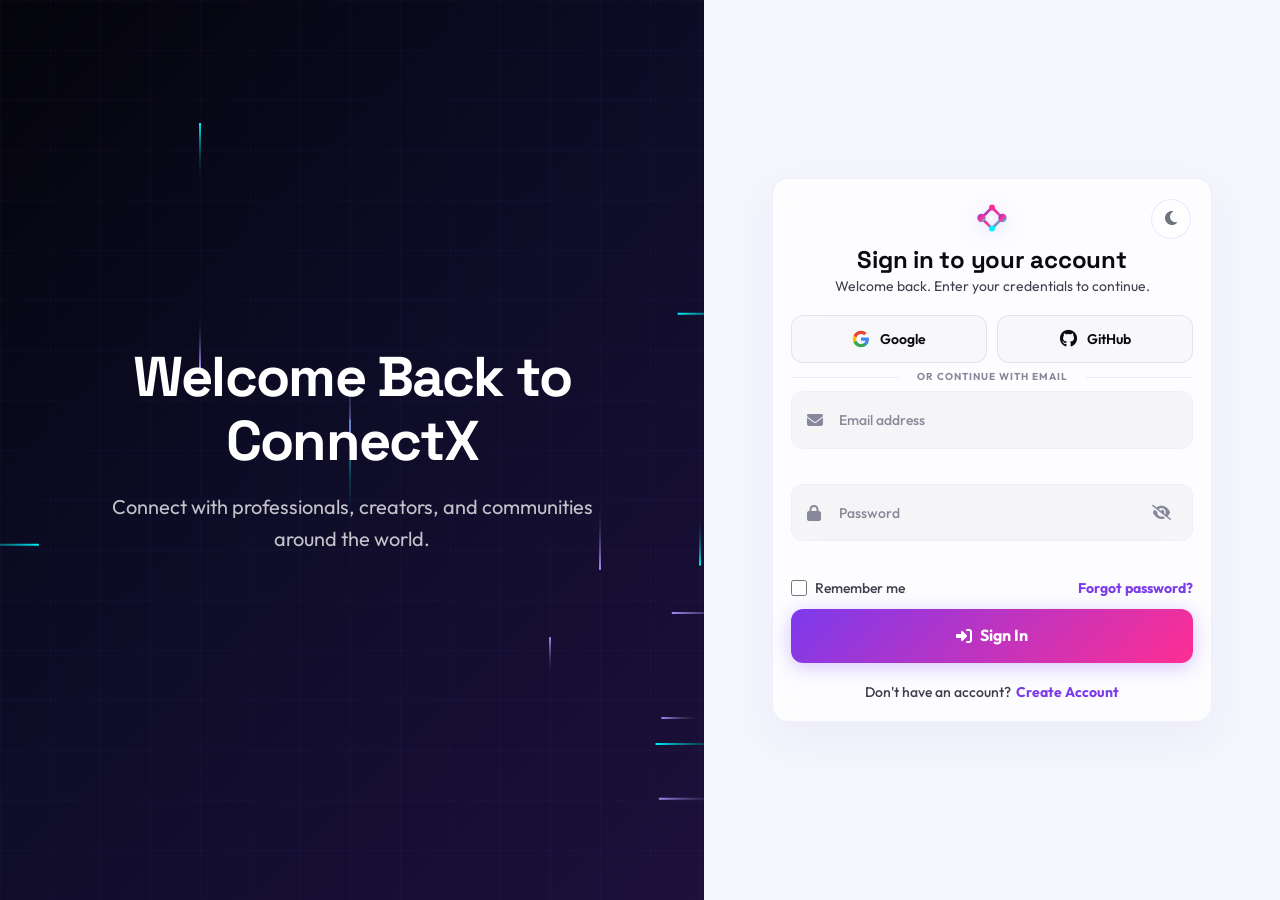
==== commit 19b11c8b: "Add UI components, particle effects & auth styles Introduce a set of new UI components and demos (an" ====
--- a/login.html
+++ b/login.html
@@ -4,364 +4,367 @@
 <head>
   <meta charset="UTF-8">
   <meta name="viewport" content="width=device-width, initial-scale=1.0">
-  <meta name="description" content="Log in to ConnectX — Your premium social networking platform.">
+  <meta name="description" content="Sign in to ConnectX — Access your premium professional social network.">
   <title>Login — ConnectX</title>
   <link rel="icon" type="image/png" href="images/logo.png">
+
+  <!-- Bootstrap 5.3 CSS -->
+  <link href="https://cdn.jsdelivr.net/npm/bootstrap@5.3.0/dist/css/bootstrap.min.css" rel="stylesheet">
 
   <!-- Fonts -->
   <link rel="preconnect" href="https://fonts.googleapis.com">
   <link rel="preconnect" href="https://fonts.gstatic.com" crossorigin>
-  <link
-    href="https://fonts.googleapis.com/css2?family=Inter:wght@300;400;500;600;700;800;900&family=Poppins:wght@400;500;600;700;800&display=swap"
-    rel="stylesheet">
-
-  <!-- Font Awesome -->
+  <link href="https://fonts.googleapis.com/css2?family=Outfit:wght@300;400;500;600;700;800;900&family=Space+Grotesk:wght@400;500;600;700&display=swap" rel="stylesheet">
+
+  <!-- Font Awesome 6 -->
   <link rel="stylesheet" href="https://cdnjs.cloudflare.com/ajax/libs/font-awesome/6.5.0/css/all.min.css">
 
   <link rel="stylesheet" href="css/style.css">
   <link rel="stylesheet" href="css/auth.css">
   <link rel="stylesheet" href="css/responsive.css">
-
-  <style>
-    /* ── Loading Screen ── */
-    .loading-screen {
-      position: fixed;
-      inset: 0;
-      background: #000000;
-      display: flex;
-      align-items: center;
-      justify-content: center;
-      z-index: 9999;
-      opacity: 1;
-      visibility: visible;
-      transition: opacity 0.5s ease-out, visibility 0.5s ease-out;
-    }
-
-    .loading-screen.hidden {
-      opacity: 0;
-      visibility: hidden;
-      pointer-events: none;
-    }
-
-    .loading-content {
-      display: flex;
-      flex-direction: column;
-      align-items: center;
-      gap: var(--space-lg);
-    }
-
-    .loading-logo {
-      width: 120px;
-      height: 120px;
-    }
-
-    .loading-logo svg {
-      width: 100%;
-      height: 100%;
-      filter: drop-shadow(0 0 20px rgba(99, 102, 241, 0.6));
-    }
-
-    .loading-text {
-      font-family: var(--font-heading);
-      font-size: var(--fs-xl);
-      font-weight: var(--fw-extrabold);
-      background: var(--gradient-main);
-      -webkit-background-clip: text;
-      -webkit-text-fill-color: transparent;
-      background-clip: text;
-      letter-spacing: -0.01em;
-    }
-
-    .loading-dots {
-      display: flex;
-      gap: 6px;
-      margin-top: var(--space-md);
-    }
-
-    .loading-dot {
-      width: 10px;
-      height: 10px;
-      border-radius: 50%;
-      background: var(--color-primary);
-    }
-
-    @keyframes spin-pulse {
-      0% {
-        transform: rotate(0deg) scale(1);
-        opacity: 1;
-      }
-      50% {
-        transform: rotate(180deg) scale(1.1);
-      }
-      100% {
-        transform: rotate(360deg) scale(1);
-        opacity: 1;
-      }
-    }
-
-    @keyframes bounce-loading {
-      0%, 80%, 100% {
-        transform: scale(0) translateY(0);
-        opacity: 0.5;
-      }
-      40% {
-        transform: scale(1);
-        opacity: 1;
-      }
-    }
-  </style>
 </head>
 
 <body class="auth-page">
-  <!-- Loading Screen -->
-  <div class="loading-screen" id="loading-screen">
-    <div class="loading-content">
-      <div class="loading-logo">
-        <svg viewBox="0 0 100 100" xmlns="http://www.w3.org/2000/svg" aria-hidden="true">
-          <defs>
-            <linearGradient id="loadingLogoGrad" x1="0%" y1="0%" x2="100%" y2="100%">
-              <stop offset="0%" stop-color="#6366f1" />
-              <stop offset="50%" stop-color="#8b5cf6" />
-              <stop offset="100%" stop-color="#06b6d4" />
-            </linearGradient>
-          </defs>
-          <line x1="25" y1="50" x2="75" y2="50" stroke="url(#loadingLogoGrad)" stroke-width="8" stroke-dasharray="2 2" stroke-linecap="round" />
-          <path d="M25 50 L50 25 L75 50 L50 75 Z" fill="none" stroke="url(#loadingLogoGrad)" stroke-width="6" stroke-linejoin="round" />
-          <circle cx="25" cy="50" r="10" fill="url(#loadingLogoGrad)" />
-          <circle cx="75" cy="50" r="10" fill="url(#loadingLogoGrad)" />
-          <circle cx="50" cy="25" r="7" fill="#ec4899" />
-          <circle cx="50" cy="75" r="7" fill="#06b6d4" />
-          <text x="50" y="56" font-family="'Poppins', sans-serif" font-weight="900" font-size="18" fill="#fff" text-anchor="middle">X</text>
-        </svg>
-      </div>
-      <div class="loading-text">ConnectX</div>
-      <div class="loading-dots">
-        <div class="loading-dot"></div>
-        <div class="loading-dot"></div>
-        <div class="loading-dot"></div>
-      </div>
+
+  <!-- Skip Link (Accessibility) -->
+  <a href="#login-form-element" class="skip-link">Skip to login form</a>
+
+  <div class="container-fluid p-0 auth-split-container">
+    <div class="row g-0 w-full min-vh-100 flex-column-reverse flex-lg-row">
+      
+      <!-- ════════ LEFT SIDE: ANIMATED GRAPHICS PANEL (55% split) ════════ -->
+      <aside class="col-lg-7 d-none d-lg-flex auth-col-graphics auth-graphics-panel bg-login-gradient" aria-label="Brand Overview">
+        <!-- Canvas Grid overlay -->
+        <canvas id="login-grid-canvas" class="auth-canvas"></canvas>
+        <div class="tech-wireframe-overlay"></div>
+
+        <!-- Floating cards removed -->
+
+        <!-- Heading & Copy (Centered vertically and horizontally) -->
+        <div class="graphics-header">
+          <h2>Welcome Back to ConnectX</h2>
+          <p>Connect with professionals, creators, and communities around the world.</p>
+        </div>
+      </aside>
+
+      <!-- ════════ RIGHT SIDE: LOGIN FORM PANEL (45% split) ════════ -->
+      <main class="col-lg-5 col-12 auth-col-form auth-form-panel" id="login-main">
+        
+        <!-- Frosted Glass Form Card -->
+        <article class="auth-card">
+          
+          <!-- Sleek Theme Toggle Button -->
+          <div style="position: absolute; right: 20px; top: 20px; z-index: 10;">
+            <button id="theme-toggle-btn" class="btn-icon text-secondary" style="border: 1px solid var(--border-color); background: var(--glass-bg);" aria-label="Toggle Light and Dark Mode">
+              <i class="fas fa-moon"></i>
+            </button>
+          </div>
+
+          <!-- Form Header -->
+          <div class="auth-card-logo-container">
+            <!-- ConnectX Premium SVG Logo -->
+            <svg class="connectx-logo-svg" viewBox="0 0 100 100" xmlns="http://www.w3.org/2000/svg">
+              <defs>
+                <linearGradient id="logoGradAuth" x1="0%" y1="0%" x2="100%" y2="100%">
+                  <stop offset="0%" stop-color="#7c3aed" />
+                  <stop offset="50%" stop-color="#ff2e93" />
+                  <stop offset="100%" stop-color="#00f0ff" />
+                </linearGradient>
+              </defs>
+              <line x1="25" y1="50" x2="75" y2="50" stroke="url(#logoGradAuth)" stroke-width="8" stroke-dasharray="2 2" stroke-linecap="round" />
+              <path d="M25 50 L50 25 L75 50 L50 75 Z" fill="none" stroke="url(#logoGradAuth)" stroke-width="6" stroke-linejoin="round" />
+              <circle cx="25" cy="50" r="10" fill="url(#logoGradAuth)" />
+              <circle cx="75" cy="50" r="10" fill="url(#logoGradAuth)" />
+              <circle cx="50" cy="25" r="7" fill="#ff2e93" />
+              <circle cx="50" cy="75" r="7" fill="#00f0ff" />
+              <text x="50" y="56" font-family="'Space Grotesk', sans-serif" font-weight="900" font-size="18" fill="#fff" text-anchor="middle">X</text>
+            </svg>
+          </div>
+
+          <h1 class="auth-card-title">Sign in to your account</h1>
+          <p class="auth-card-desc">Welcome back. Enter your credentials to continue.</p>
+
+          <!-- OAuth Social buttons -->
+          <div class="oauth-group">
+            <button class="btn-oauth" type="button" aria-label="Continue with Google">
+              <svg width="18" height="18" viewBox="0 0 24 24" aria-hidden="true">
+                <path fill="#4285F4" d="M22.56 12.25c0-.78-.07-1.53-.2-2.25H12v4.26h5.92c-.26 1.37-1.04 2.53-2.21 3.31v2.77h3.57c2.08-1.92 3.28-4.74 3.28-8.09z" />
+                <path fill="#34A853" d="M12 23c2.97 0 5.46-.98 7.28-2.66l-3.57-2.77c-.98.66-2.23 1.06-3.71 1.06-2.86 0-5.29-1.93-6.16-4.53H2.18v2.84C3.99 20.53 7.7 23 12 23z" />
+                <path fill="#FBBC05" d="M5.84 14.09c-.22-.66-.35-1.36-.35-2.09s.13-1.43.35-2.09V7.07H2.18C1.43 8.55 1 10.22 1 12s.43 3.45 1.18 4.93l2.85-2.22.81-.62z" />
+                <path fill="#EA4335" d="M12 5.38c1.62 0 3.06.56 4.21 1.64l3.15-3.15C17.45 2.09 14.97 1 12 1 7.7 1 3.99 3.47 2.18 7.07l3.66 2.84c.87-2.6 3.3-4.53 6.16-4.53z" />
+              </svg>
+              <span>Google</span>
+            </button>
+            
+            <button class="btn-oauth" type="button" aria-label="Continue with GitHub">
+              <i class="fab fa-github"></i>
+              <span>GitHub</span>
+            </button>
+          </div>
+
+          <!-- Divider -->
+          <div class="auth-text-divider" aria-hidden="true">or continue with email</div>
+
+          <!-- Login Form element -->
+          <form id="login-form" novalidate aria-label="Login credentials form">
+            
+            <!-- Email Field -->
+            <div class="auth-form-group">
+              <div class="auth-field-wrapper">
+                <i class="fas fa-envelope auth-input-icon" aria-hidden="true"></i>
+                <input type="email" id="login-email" name="email" placeholder="Email address" autocomplete="email" required aria-required="true" aria-describedby="email-error">
+                <label for="login-email">Email address</label>
+              </div>
+              <div class="auth-field-error" id="email-error" role="alert" aria-live="polite">
+                <i class="fas fa-exclamation-circle" aria-hidden="true"></i>
+                <span>Email is required</span>
+              </div>
+            </div>
+
+            <!-- Password Field -->
+            <div class="auth-form-group">
+              <div class="auth-field-wrapper">
+                <i class="fas fa-lock auth-input-icon" aria-hidden="true"></i>
+                <input type="password" id="login-password" name="password" placeholder="Password" autocomplete="current-password" required aria-required="true" aria-describedby="password-error">
+                <label for="login-password">Password</label>
+                <button type="button" class="auth-pw-toggle fas fa-eye-slash" id="toggle-login-pw" aria-label="Toggle password visibility"></button>
+              </div>
+              <div class="auth-field-error" id="password-error" role="alert" aria-live="polite">
+                <i class="fas fa-exclamation-circle" aria-hidden="true"></i>
+                <span>Password is required</span>
+              </div>
+            </div>
+
+            <!-- Options bar -->
+            <div class="auth-options-bar">
+              <label class="auth-checkbox-label">
+                <input type="checkbox" id="remember-me" name="remember">
+                <span>Remember me</span>
+              </label>
+              
+              <a href="#" class="auth-forgot-link" aria-label="Reset your password">Forgot password?</a>
+            </div>
+
+            <!-- Submit Button -->
+            <button type="submit" class="btn-auth-submit" id="login-btn" aria-label="Sign in to your account">
+              <span class="submit-text"><i class="fas fa-sign-in-alt" aria-hidden="true"></i> Sign In</span>
+              <div class="submit-loader" role="status" aria-label="Signing in..."></div>
+            </button>
+
+          </form>
+
+          <!-- Switch to signup -->
+          <footer class="auth-switch-footer">
+            <span>Don't have an account?</span>
+            <a href="signup.html" aria-label="Create a new ConnectX account">Create Account</a>
+          </footer>
+
+        </article>
+
+      </main>
     </div>
   </div>
 
-  <div class="tech-grid-bg" aria-hidden="true"></div>
-
-  <!-- Skip Link -->
-  <a href="#login-form" class="skip-link">Skip to login form</a>
-
-  <!-- ════════ LEFT PANEL ════════ -->
-  <aside class="auth-left" aria-label="Brand information">
-    <!-- Background orbs -->
-    <div class="auth-orb auth-orb-1" aria-hidden="true"></div>
-    <div class="auth-orb auth-orb-2" aria-hidden="true"></div>
-    <div class="auth-orb auth-orb-3" aria-hidden="true"></div>
-
-    <div class="auth-brand">
-      <!-- Logo -->
-      <div class="auth-brand-logo" aria-hidden="true" style="margin-bottom:var(--space-md);">
-        <svg class="connectx-logo-svg" viewBox="0 0 100 100" xmlns="http://www.w3.org/2000/svg"
-          style="width:60px;height:60px;">
-          <defs>
-            <linearGradient id="logoGradAuth" x1="0%" y1="0%" x2="100%" y2="100%">
-              <stop offset="0%" stop-color="#6366f1" />
-              <stop offset="50%" stop-color="#8b5cf6" />
-              <stop offset="100%" stop-color="#06b6d4" />
-            </linearGradient>
-          </defs>
-          <line x1="25" y1="50" x2="75" y2="50" stroke="url(#logoGradAuth)" stroke-width="8" stroke-dasharray="2 2"
-            stroke-linecap="round" />
-          <path d="M25 50 L50 25 L75 50 L50 75 Z" fill="none" stroke="url(#logoGradAuth)" stroke-width="6"
-            stroke-linejoin="round" />
-          <circle cx="25" cy="50" r="10" fill="url(#logoGradAuth)" />
-          <circle cx="75" cy="50" r="10" fill="url(#logoGradAuth)" />
-          <circle cx="50" cy="25" r="7" fill="#ec4899" />
-          <circle cx="50" cy="75" r="7" fill="#06b6d4" />
-          <text x="50" y="56" font-family="'Poppins', sans-serif" font-weight="900" font-size="18" fill="#fff"
-            text-anchor="middle">X</text>
-        </svg>
-      </div>
-
-      <h1>Welcome back to<br><span
-          style="background:linear-gradient(135deg,#818cf8,#06b6d4);-webkit-background-clip:text;-webkit-text-fill-color:transparent;background-clip:text;">ConnectX</span>
-      </h1>
-      <p>Your professional social universe awaits. Connect with millions, showcase your talent, and grow your network.
-      </p>
-
-      <!-- Feature highlights -->
-      <div class="auth-features" role="list" aria-label="Platform features">
-        <div class="auth-feature-item" role="listitem">
-          <i class="fas fa-rss" aria-hidden="true"></i>
-          <span>Smart social feed with trending content</span>
-        </div>
-        <div class="auth-feature-item" role="listitem">
-          <i class="fas fa-network-wired" aria-hidden="true"></i>
-          <span>Professional networking & job opportunities</span>
-        </div>
-        <div class="auth-feature-item" role="listitem">
-          <i class="fas fa-calendar-star" aria-hidden="true"></i>
-          <span>Live events & talent showcases</span>
-        </div>
-        <div class="auth-feature-item" role="listitem">
-          <i class="fas fa-comments" aria-hidden="true"></i>
-          <span>Secure real-time messaging</span>
-        </div>
-      </div>
-    </div>
-  </aside>
-
-  <!-- ════════ RIGHT PANEL — LOGIN FORM ════════ -->
-  <main class="auth-right" id="login-form" aria-labelledby="login-heading">
-
-    <div class="auth-form-container">
-      <div class="auth-form-header">
-        <h2 id=\"login-heading\">Sign Up</h2>
-        <p>Create your account to join the community</p>
-      </div>
-
-      <!-- Social Login -->
-      <div class="social-login" role="group" aria-label="Social login options">
-        <button class="btn-social" type="button" aria-label="Continue with Google">
-          <svg width="18" height="18" viewBox="0 0 24 24" aria-hidden="true">
-            <path fill="#4285F4"
-              d="M22.56 12.25c0-.78-.07-1.53-.2-2.25H12v4.26h5.92c-.26 1.37-1.04 2.53-2.21 3.31v2.77h3.57c2.08-1.92 3.28-4.74 3.28-8.09z" />
-            <path fill="#34A853"
-              d="M12 23c2.97 0 5.46-.98 7.28-2.66l-3.57-2.77c-.98.66-2.23 1.06-3.71 1.06-2.86 0-5.29-1.93-6.16-4.53H2.18v2.84C3.99 20.53 7.7 23 12 23z" />
-            <path fill="#FBBC05"
-              d="M5.84 14.09c-.22-.66-.35-1.36-.35-2.09s.13-1.43.35-2.09V7.07H2.18C1.43 8.55 1 10.22 1 12s.43 3.45 1.18 4.93l2.85-2.22.81-.62z" />
-            <path fill="#EA4335"
-              d="M12 5.38c1.62 0 3.06.56 4.21 1.64l3.15-3.15C17.45 2.09 14.97 1 12 1 7.7 1 3.99 3.47 2.18 7.07l3.66 2.84c.87-2.6 3.3-4.53 6.16-4.53z" />
-          </svg>
-          Google
-        </button>
-        <button class="btn-social" type="button" aria-label="Continue with GitHub">
-          <i class="fab fa-github" aria-hidden="true"></i>
-          GitHub
-        </button>
-      </div>
-
-      <!-- Divider -->
-      <div class="auth-divider" aria-hidden="true">or continue with email</div>
-
-      <!-- Login Form -->
-      <form id="login-form" novalidate aria-label="Login form">
-        <!-- Email -->
-        <div class="form-group">
-          <div class="form-field">
-            <input type="email" id="login-email" name="email" placeholder="Email address" autocomplete="email" required
-              aria-required="true" aria-describedby="email-error">
-            <label for="login-email">Email address</label>
-          </div>
-          <div class="form-error" id="email-error" role="alert" aria-live="polite">
-            <i class="fas fa-exclamation-circle" aria-hidden="true"></i>
-            <span></span>
-          </div>
-        </div>
-
-        <!-- Password -->
-        <div class="form-group">
-          <div class="form-field">
-            <input type="password" id="login-password" name="password" placeholder="Password"
-              autocomplete="current-password" required aria-required="true" aria-describedby="password-error">
-            <label for="login-password">Password</label>
-            <button type="button" class="password-toggle fas fa-eye-slash" id="toggle-login-pw"
-              aria-label="Toggle password visibility"></button>
-          </div>
-          <div class="form-error" id="password-error" role="alert" aria-live="polite">
-            <i class="fas fa-exclamation-circle" aria-hidden="true"></i>
-            <span></span>
-          </div>
-        </div>
-
-        <!-- Options row -->
-        <div class="form-options">
-          <label class="checkbox-label">
-            <input type="checkbox" id="remember-me" name="remember">
-            Remember me
-          </label>
-          <a href="#" class="forgot-link" aria-label="Reset your password">Forgot password?</a>
-        </div>
-
-        <!-- Submit -->
-        <button type="submit" class="btn-auth" id="login-btn" aria-label="Sign in to your account">
-          <span class="btn-text"><i class="fas fa-sign-in-alt" aria-hidden="true"></i> Sign In</span>
-          <div class="btn-loader" role="status" aria-label="Signing in..."></div>
-        </button>
-      </form>
-
-      <!-- Demo hint -->
-      <div
-        style="margin-top:var(--space-md);padding:var(--space-md);background:rgba(99,102,241,0.06);border-radius:var(--radius-md);border:1px solid rgba(99,102,241,0.12);">
-        <p style="font-size:var(--fs-xs);color:var(--text-muted);text-align:center;line-height:1.6;">
-          <i class="fas fa-info-circle" style="color:var(--color-primary);"></i>
-          <strong style="color:var(--text-secondary);">Demo mode:</strong> Enter any email & password to log in
-        </p>
-      </div>
-
-      <!-- Switch to signup -->
-      <div class="auth-switch">
-        Don't have an account? <a href="signup.html" aria-label="Create a new ConnectX account">Create one free →</a>
-      </div>
-    </div>
-  </main>
-
-  <!-- JS -->
+  <!-- Global Application and Auth JS -->
   <script src="js/app.js"></script>
   <script src="js/auth.js"></script>
+
+  <!-- Login Background Grid Particle Canvas Script -->
   <script>
-    // Interactive Ambient Spotlight Cursor Follower with Spring Inertia (Active when fields are empty)
-    const inputs = document.querySelectorAll('.form-field input');
-    const body = document.body;
-
-    function hasData() {
-      let filled = false;
+    document.addEventListener('DOMContentLoaded', () => {
+      // Spotlight trailing mouse background
+      const inputs = document.querySelectorAll('.auth-field-wrapper input');
+      const body = document.body;
+
+      function hasData() {
+        let filled = false;
+        inputs.forEach(input => {
+          if (input.value.trim() !== '') filled = true;
+        });
+        return filled;
+      }
+
+      let mouseX = window.innerWidth / 2;
+      let mouseY = window.innerHeight / 2;
+      let targetX = mouseX;
+      let targetY = mouseY;
+      const speed = 0.08;
+
+      body.style.setProperty('--mouse-x', '50%');
+      body.style.setProperty('--mouse-y', '50%');
+
+      body.addEventListener('mousemove', (e) => {
+        targetX = e.clientX;
+        targetY = e.clientY;
+        if (!hasData()) {
+          body.classList.add('moving-bg');
+        } else {
+          body.classList.remove('moving-bg');
+        }
+      });
+
       inputs.forEach(input => {
-        if (input.value.trim() !== '') filled = true;
+        input.addEventListener('input', () => {
+          if (hasData()) {
+            body.classList.remove('moving-bg');
+          } else {
+            body.classList.add('moving-bg');
+          }
+        });
       });
-      return filled;
-    }
-
-    let mouseX = window.innerWidth / 2;
-    let mouseY = window.innerHeight / 2;
-    let targetX = mouseX;
-    let targetY = mouseY;
-    const speed = 0.08; // smooth spring lag factor
-
-    // Initialize spotlight center position
-    body.style.setProperty('--mouse-x', '50%');
-    body.style.setProperty('--mouse-y', '50%');
-
-    body.addEventListener('mousemove', (e) => {
-      targetX = e.clientX;
-      targetY = e.clientY;
-
-      // Toggle active state
-      if (!hasData()) {
-        body.classList.add('moving-bg');
-      } else {
-        body.classList.remove('moving-bg');
+
+      function updateSpotlight() {
+        if (!hasData()) {
+          mouseX += (targetX - mouseX) * speed;
+          mouseY += (targetY - mouseY) * speed;
+          body.style.setProperty('--mouse-x', `${mouseX}px`);
+          body.style.setProperty('--mouse-y', `${mouseY}px`);
+        }
+        requestAnimationFrame(updateSpotlight);
+      }
+      requestAnimationFrame(updateSpotlight);
+
+
+
+      // Interactive perspective grid + network nodes canvas animation
+      // Interactive laser-grid background animation
+      const canvas = document.getElementById('login-grid-canvas');
+      if (canvas) {
+        const ctx = canvas.getContext('2d');
+        let width, height;
+        let linesX = [];
+        let linesY = [];
+        let pulses = [];
+
+        function resize() {
+          const dpr = window.devicePixelRatio || 1;
+          width = canvas.parentElement.clientWidth;
+          height = canvas.parentElement.clientHeight;
+          canvas.width = width * dpr;
+          canvas.height = height * dpr;
+          ctx.scale(dpr, dpr);
+          
+          // Re-generate grid lines
+          linesX = [];
+          linesY = [];
+          const spacing = 50;
+          for (let x = 0; x < width; x += spacing) linesX.push(x);
+          for (let y = 0; y < height; y += spacing) linesY.push(y);
+        }
+        window.addEventListener('resize', resize);
+        resize();
+
+        class LaserPulse {
+          constructor() {
+            this.reset();
+            // Stagger initial Y positions so they don't fall in sync on load
+            this.y = Math.random() * height;
+          }
+          reset() {
+            this.horizontal = Math.random() > 0.5;
+            if (this.horizontal) {
+              this.y = linesY[Math.floor(Math.random() * linesY.length)];
+              this.direction = Math.random() > 0.5 ? 1 : -1;
+              this.x = this.direction > 0 ? -100 : width + 100;
+              this.speed = Math.random() * 2 + 1.2;
+            } else {
+              this.x = linesX[Math.floor(Math.random() * linesX.length)];
+              this.direction = Math.random() > 0.5 ? 1 : -1;
+              this.y = this.direction > 0 ? -100 : height + 100;
+              this.speed = Math.random() * 2 + 1.2;
+            }
+            this.color = Math.random() > 0.5 ? '#00f0ff' : '#a78bfa'; // brand cyan/purple
+            this.length = Math.random() * 80 + 40;
+          }
+          update() {
+           if (this.horizontal) {
+              this.x += this.speed * this.direction;
+              if ((this.direction > 0 && this.x > width + 100) || (this.direction < 0 && this.x < -100)) {
+                this.reset();
+              }
+            } else {
+              this.y += this.speed * this.direction;
+              if ((this.direction > 0 && this.y > height + 100) || (this.direction < 0 && this.y < -100)) {
+                this.reset();
+              }
+            }
+          }
+          draw() {
+            const grad = ctx.createLinearGradient(
+              this.x, this.y,
+this.horizontal ? this.x - this.length * this.direction : this.x,
+              this.horizontal ? this.y : this.y - this.length * this.direction            );
+            grad.addColorStop(0, this.color);
+            grad.addColorStop(1, 'transparent');
+            ctx.strokeStyle = grad;
+            ctx.lineWidth = 2; // Slightly thicker for vibrant glow
+            ctx.beginPath();
+            ctx.moveTo(this.x, this.y);
+ ctx.lineTo(
+              this.horizontal ? this.x - this.length * this.direction : this.x,
+              this.horizontal ? this.y : this.y - this.length * this.direction
+            );            ctx.stroke();
+          }
+        }
+
+        // Spawn 15 active pulses
+        for (let i = 0; i < 15; i++) {
+          pulses.push(new LaserPulse());
+        }
+
+        function drawGrid() {
+          ctx.strokeStyle = 'rgba(124, 58, 237, 0.04)';
+          ctx.lineWidth = 1;
+          linesX.forEach(x => {
+            ctx.beginPath();
+            ctx.moveTo(x, 0);
+            ctx.lineTo(x, height);
+            ctx.stroke();
+          });
+          linesY.forEach(y => {
+            ctx.beginPath();
+            ctx.moveTo(0, y);
+            ctx.lineTo(width, y);
+            ctx.stroke();
+          });
+        }
+
+        function animate() {
+          ctx.clearRect(0, 0, width, height);
+          drawGrid();
+          pulses.forEach(p => {
+            p.update();
+            p.draw();
+          });
+          requestAnimationFrame(animate);
+        }
+        animate();
+      }
+
+      // Theme toggle functionality
+      const themeToggle = document.getElementById('theme-toggle-btn');
+      if (themeToggle) {
+        const toggleIcon = themeToggle.querySelector('i');
+        
+        // Load initial theme state
+        const savedTheme = localStorage.getItem('connectx-theme') || 'light';
+        document.documentElement.setAttribute('data-theme', savedTheme);
+        if (toggleIcon) {
+          toggleIcon.className = savedTheme === 'dark' ? 'fas fa-sun' : 'fas fa-moon';
+        }
+
+        themeToggle.addEventListener('click', () => {
+          const curTheme = document.documentElement.getAttribute('data-theme') || 'light';
+          const newTheme = curTheme === 'dark' ? 'light' : 'dark';
+          document.documentElement.setAttribute('data-theme', newTheme);
+          localStorage.setItem('connectx-theme', newTheme);
+          if (toggleIcon) {
+            toggleIcon.className = newTheme === 'dark' ? 'fas fa-sun' : 'fas fa-moon';
+          }
+          App.showToast(`Switched to ${newTheme} mode!`, 'info');
+        });
       }
     });
-
-    // Re-check on input
-    inputs.forEach(input => {
-      input.addEventListener('input', () => {
-        if (hasData()) {
-          body.classList.remove('moving-bg');
-        } else {
-          body.classList.add('moving-bg');
-        }
-      });
-    });
-
-    function updateSpotlight() {
-      if (!hasData()) {
-        mouseX += (targetX - mouseX) * speed;
-        mouseY += (targetY - mouseY) * speed;
-        body.style.setProperty('--mouse-x', `${mouseX}px`);
-        body.style.setProperty('--mouse-y', `${mouseY}px`);
-      }
-      requestAnimationFrame(updateSpotlight);
-    }
-    requestAnimationFrame(updateSpotlight);
   </script>
 </body>
 
--- a/css/auth.css
+++ b/css/auth.css
@@ -1,349 +1,613 @@
 /* ============================================================
-   auth.css — Login & Signup Page Styles
+   auth.css — Premium Redesigned Authentication Styling
+   ConnectX — SaaS Style split layout 
    ============================================================ */
 
-/* ── Auth Page Layout ── */
+/* Global Auth Page Overrides - Fixed Viewport Sizes */
 .auth-page {
+  height: 100vh !important;
+  min-height: 100vh !important;
+  max-height: 100vh !important;
+  overflow: hidden !important;
+}
+
+/* ── Split Viewport Container ── */
+.auth-split-container {
+  height: 100vh;
   min-height: 100vh;
-  display: flex;
-  align-items: stretch;
-  background: var(--surface-bg);
+  max-height: 100vh;
+  display: flex;
+  background-color: var(--surface-bg);
   position: relative;
   overflow: hidden;
 }
 
-/* Dynamic Spring-Loaded Trail Cursor Spotlight */
-.auth-page::after {
-  content: '';
+/* Custom exact column width overrides for split view on larger screens */
+@media (min-width: 992px) {
+  .auth-col-form {
+    flex: 0 0 45% !important;
+    width: 45% !important;
+    max-width: 45% !important;
+  }
+  .auth-col-graphics {
+    flex: 0 0 55% !important;
+    width: 55% !important;
+    max-width: 55% !important;
+  }
+}
+
+/* ── Graphics / Brand Panel ── */
+.auth-graphics-panel {
+  position: relative;
+  display: flex;
+  flex-direction: column;
+  justify-content: center; /* Center items vertically */
+  align-items: center; /* Center items horizontally */
+  text-align: center; /* Center text alignment */
+  padding: var(--space-2xl) var(--space-3xl);
+  overflow: hidden;
+  z-index: 2;
+  color: #ffffff;
+  height: 100vh;
+  max-height: 100vh;
+}
+
+/* Dark blue to purple gradient for Login background */
+.bg-login-gradient {
+  background: linear-gradient(135deg, #04040b 0%, #0d0c26 45%, #1d103b 100%);
+}
+
+/* Animated mesh gradient for Signup background */
+.bg-signup-mesh {
+  background: linear-gradient(135deg, #040409 0%, #150e2b 40%, #200a2f 75%, #050b1d 100%);
+}
+
+/* 3D mesh moving blobs */
+.mesh-blob-container {
   position: absolute;
   inset: 0;
-  background: radial-gradient(circle 220px at var(--mouse-x, 50%) var(--mouse-y, 50%), rgba(0, 240, 255, 0.35) 0%, rgba(124, 58, 237, 0.15) 45%, rgba(139, 92, 246, 0.02) 75%, transparent 100%);
+  overflow: hidden;
+  z-index: 0;
   pointer-events: none;
-  z-index: 1;
-  opacity: 0;
-  transition: opacity 0.8s cubic-bezier(0.16, 1, 0.3, 1);
-}
-
-.auth-page.moving-bg::after {
-  opacity: 1;
-}
-
-/* ── Left Panel (Brand) ── */
-.auth-left {
-  flex: 1;
-  background: var(--gradient-hero);
-  position: relative;
-  display: flex;
-  flex-direction: column;
-  align-items: center;
-  justify-content: center;
-  padding: var(--space-3xl) var(--space-2xl);
-  overflow: hidden;
-}
-
-.auth-left::before {
-  content: '';
+}
+
+.mesh-blob {
+  position: absolute;
+  border-radius: 50%;
+  filter: blur(90px);
+  opacity: 0.38;
+  mix-blend-mode: screen;
+  animation: mesh-drift 18s infinite alternate ease-in-out;
+}
+
+.mesh-blob-1 {
+  width: 420px;
+  height: 420px;
+  background: radial-gradient(circle, rgba(124, 58, 237, 0.6) 0%, transparent 80%);
+  top: -10%;
+  left: 5%;
+}
+
+.mesh-blob-2 {
+  width: 550px;
+  height: 550px;
+  background: radial-gradient(circle, rgba(255, 46, 147, 0.45) 0%, transparent 80%);
+  bottom: -15%;
+  right: 5%;
+  animation-delay: -4s;
+  animation-duration: 24s;
+}
+
+.mesh-blob-3 {
+  width: 380px;
+  height: 380px;
+  background: radial-gradient(circle, rgba(0, 240, 255, 0.35) 0%, transparent 80%);
+  top: 30%;
+  right: -8%;
+  animation-delay: -8s;
+  animation-duration: 16s;
+}
+
+@keyframes mesh-drift {
+  0% { transform: translate(0, 0) scale(1) rotate(0deg); }
+  50% { transform: translate(50px, -50px) scale(1.12) rotate(180deg); }
+  100% { transform: translate(-30px, 30px) scale(0.92) rotate(360deg); }
+}
+
+/* Background grid overlay */
+.tech-wireframe-overlay {
   position: absolute;
   inset: 0;
-  background-image:
-    linear-gradient(rgba(124, 58, 237, 0.02) 1px, transparent 1px),
-    linear-gradient(90deg, rgba(124, 58, 237, 0.02) 1px, transparent 1px);
-  background-size: 45px 45px;
+  background-image: 
+    linear-gradient(rgba(255, 255, 255, 0.015) 1px, transparent 1px),
+    linear-gradient(90deg, rgba(255, 255, 255, 0.015) 1px, transparent 1px);
+  background-size: 50px 50px;
+  z-index: 1;
   pointer-events: none;
-  opacity: 0.85;
-}
-
-/* Floating background orbs */
-.auth-orb {
+  opacity: 0.95;
+}
+
+/* Canvas background tags */
+.auth-canvas {
   position: absolute;
-  border-radius: 50%;
-  filter: blur(60px);
-  opacity: 0.25;
-  animation: float 6s ease-in-out infinite;
-}
-
-.auth-orb-1 {
-  width: 300px;
-  height: 300px;
-  background: var(--color-primary);
-  top: -80px;
-  left: -80px;
-  animation-delay: 0s;
-}
-
-.auth-orb-2 {
-  width: 200px;
-  height: 200px;
-  background: var(--color-secondary);
-  bottom: 80px;
-  right: -40px;
-  animation-delay: 2s;
-}
-
-.auth-orb-3 {
-  width: 150px;
-  height: 150px;
-  background: var(--color-accent);
-  top: 50%;
-  right: 60px;
-  animation-delay: 4s;
-}
-
-.auth-brand {
+  inset: 0;
+  width: 100%;
+  height: 100%;
+  z-index: 1;
+  pointer-events: none;
+}
+
+/* Graphics content layer */
+.graphics-header {
   position: relative;
-  z-index: 1;
+  z-index: 3;
   text-align: center;
+}
+
+.graphics-header h2 {
+  font-size: var(--fs-4xl); /* Sizable SaaS-scale branding */
+  font-weight: var(--fw-extrabold);
+  line-height: 1.15;
+  letter-spacing: -0.03em;
+  color: #ffffff;
+  margin-bottom: var(--space-md);
+}
+
+.graphics-header p {
+  color: rgba(255, 255, 255, 0.75);
+  font-size: var(--fs-lg); /* Highly visible brand caption */
+  max-width: 540px;
+  margin: 0 auto;
+  line-height: 1.6;
+}
+
+.graphics-footer {
+  position: relative;
+  z-index: 3;
+}
+
+/* Glass Statistics badges */
+.stats-grid {
+  display: flex;
+  flex-wrap: wrap;
+  gap: var(--space-sm);
+  max-width: 480px;
+}
+
+.stat-item {
+  background: rgba(255, 255, 255, 0.05);
+  backdrop-filter: blur(8px);
+  -webkit-backdrop-filter: blur(8px);
+  border: 1px solid rgba(255, 255, 255, 0.08);
+  padding: 8px 16px;
+  border-radius: var(--radius-sm);
+  display: flex;
+  align-items: center;
+  gap: var(--space-xs);
+  font-size: var(--fs-xs);
+  font-weight: var(--fw-semibold);
+  color: rgba(255, 255, 255, 0.9);
+  transition: all var(--transition-fast);
+}
+
+.stat-item:hover {
+  background: rgba(255, 255, 255, 0.1);
+  border-color: rgba(255, 255, 255, 0.2);
+  transform: translateY(-2px);
+}
+
+.stat-item i {
+  color: var(--color-accent);
+}
+
+/* ── Floating Parallax Glass Cards ── */
+.floating-cards-layer {
+  position: absolute;
+  inset: 0;
+  z-index: 2;
+  pointer-events: none;
+}
+
+.floating-glass-card {
+  position: absolute;
+  background: rgba(10, 10, 20, 0.35);
+  backdrop-filter: blur(14px);
+  -webkit-backdrop-filter: blur(14px);
+  border: 1px solid rgba(255, 255, 255, 0.08);
+  border-radius: var(--radius-md);
+  padding: var(--space-md);
+  box-shadow: 0 12px 36px rgba(0, 0, 0, 0.35), inset 0 1px 1px rgba(255, 255, 255, 0.08);
+  color: #ffffff;
+  pointer-events: auto;
+  user-select: none;
+  min-width: 200px;
+  max-width: 250px;
+  transition: transform 0.4s cubic-bezier(0.16, 1, 0.3, 1), box-shadow 0.4s;
+}
+
+.floating-glass-card:hover {
+  transform: translateY(-6px) scale(1.03) !important;
+  box-shadow: 0 20px 48px rgba(124, 58, 237, 0.25), inset 0 1px 2px rgba(255, 255, 255, 0.15);
+  border-color: rgba(255, 255, 255, 0.2);
+}
+
+/* Drifting Floating Animations */
+.float-drift-1 { animation: float-anim-1 14s infinite alternate ease-in-out; }
+.float-drift-2 { animation: float-anim-2 16s infinite alternate ease-in-out; }
+.float-drift-3 { animation: float-anim-3 15s infinite alternate ease-in-out; }
+.float-drift-4 { animation: float-anim-4 13s infinite alternate ease-in-out; }
+
+@keyframes float-anim-1 {
+  0% { transform: translateY(0) rotate(0deg) translateX(0); }
+  100% { transform: translateY(-16px) rotate(1.5deg) translateX(10px); }
+}
+@keyframes float-anim-2 {
+  0% { transform: translateY(0) rotate(0deg) translateX(0); }
+  100% { transform: translateY(20px) rotate(-1.5deg) translateX(-12px); }
+}
+@keyframes float-anim-3 {
+  0% { transform: translateY(0) rotate(0deg) translateX(0); }
+  100% { transform: translateY(-14px) rotate(2deg) translateX(-8px); }
+}
+@keyframes float-anim-4 {
+  0% { transform: translateY(0) rotate(0deg) translateX(0); }
+  100% { transform: translateY(18px) rotate(-1deg) translateX(10px); }
+}
+
+/* High Fidelity Glass Card Contents */
+.glass-card-user {
+  display: flex;
+  align-items: center;
+  gap: var(--space-sm);
+}
+
+.glass-card-avatar {
+  width: 38px;
+  height: 38px;
+  border-radius: var(--radius-full);
+  border: 1.5px solid var(--color-primary);
+  object-fit: cover;
+}
+
+.glass-card-title {
+  font-size: var(--fs-sm);
+  font-weight: var(--fw-bold);
+  margin-bottom: 2px;
+  line-height: 1.2;
+}
+
+.glass-card-desc {
+  font-size: var(--fs-xs);
+  color: rgba(255, 255, 255, 0.6);
+  line-height: 1.3;
+}
+
+.glass-card-badge {
+  display: inline-flex;
+  align-items: center;
+  gap: 4px;
+  font-size: 10px;
+  font-weight: var(--fw-bold);
+  padding: 2px 8px;
+  border-radius: var(--radius-full);
+  margin-bottom: var(--space-sm);
+}
+
+.glass-card-badge-live {
+  background: rgba(239, 68, 68, 0.2);
+  color: #ff5b5b;
+  border: 1px solid rgba(239, 68, 68, 0.3);
+  animation: glow-pulse 2s infinite;
+}
+
+.glass-card-badge-featured {
+  background: rgba(0, 240, 255, 0.15);
+  color: var(--color-accent);
+  border: 1px solid rgba(0, 240, 255, 0.25);
+}
+
+.glass-card-badge-upcoming {
+  background: rgba(167, 139, 250, 0.15);
+  color: var(--color-primary-light);
+  border: 1px solid rgba(167, 139, 250, 0.25);
+}
+
+.glass-card-btn {
+  background: rgba(255, 255, 255, 0.08);
+  border: 1px solid rgba(255, 255, 255, 0.15);
+  border-radius: var(--radius-sm);
+  padding: 4px 10px;
   color: #fff;
-}
-
-.auth-brand-logo {
-  width: 80px;
-  height: 80px;
-  border-radius: var(--radius-xl);
-  margin: 0 auto var(--space-lg);
-  box-shadow: 0 8px 32px rgba(0, 0, 0, 0.30);
-  background: var(--glass-bg-strong);
-  border: 1px solid var(--glass-border);
-  display: flex;
-  align-items: center;
-  justify-content: center;
-  font-size: 2rem;
-}
-
-.auth-brand h1 {
-  font-family: var(--font-heading);
-  font-size: var(--fs-3xl);
-  font-weight: var(--fw-extrabold);
-  color: #fff;
-  margin-bottom: var(--space-sm);
-  line-height: 1.1;
-}
-
-.auth-brand p {
-  color: rgba(255, 255, 255, 0.75);
-  font-size: var(--fs-md);
-  max-width: 320px;
-  margin: 0 auto var(--space-2xl);
-  line-height: 1.7;
-}
-
-/* Feature list on left panel */
-.auth-features {
+  font-size: 11px;
+  font-weight: var(--fw-semibold);
+  transition: all var(--transition-fast);
+  cursor: pointer;
+  text-align: center;
+  width: 100%;
+}
+
+.glass-card-btn:hover {
+  background: var(--gradient-button);
+  border-color: transparent;
+}
+
+.glass-card-flex-row {
+  display: flex;
+  justify-content: space-between;
+  align-items: center;
+  margin-top: var(--space-sm);
+  gap: var(--space-xs);
+}
+
+/* ── Form Section Column ── */
+.auth-form-panel {
   display: flex;
   flex-direction: column;
-  gap: var(--space-md);
+  justify-content: flex-start; /* Prevent flex-centering scroll cutoff bug */
+  align-items: center;
+  padding: var(--space-xl) var(--space-lg);
+  position: relative;
+  z-index: 2;
+  overflow-y: auto;
+  height: 100vh;
+  max-height: 100vh;
+}
+
+/* Frosted glass cards */
+.auth-card {
   width: 100%;
-  max-width: 320px;
-}
-
-.auth-feature-item {
-  display: flex;
-  align-items: center;
-  gap: var(--space-md);
-  background: var(--glass-bg);
-  backdrop-filter: var(--glass-blur-light);
-  border: 1px solid var(--glass-border);
-  border-radius: var(--radius-md);
-  padding: var(--space-md) var(--space-lg);
-  color: rgba(255, 255, 255, 0.90);
-  font-size: var(--fs-sm);
-  font-weight: var(--fw-medium);
-  transition: transform var(--transition-base);
-}
-
-.auth-feature-item:hover {
-  transform: translateX(6px);
-}
-
-.auth-feature-item i {
-  font-size: 1.25rem;
-  color: var(--color-accent);
-  flex-shrink: 0;
-}
-
-/* ── Right Panel (Form) ── */
-.auth-right {
-  flex: 0 0 480px;
-  display: flex;
-  flex-direction: column;
-  align-items: center;
-  justify-content: center;
-  padding: var(--space-2xl) var(--space-3xl);
+  max-width: 440px;
+  padding: var(--space-md) var(--space-md); /* Highly compact padding */
+  margin: auto 0; /* Auto-centers vertically if space allows, scrolls otherwise */
+  border-radius: 16px;
   background: var(--surface-card);
   backdrop-filter: var(--glass-blur);
   -webkit-backdrop-filter: var(--glass-blur);
-  border-left: 1px solid var(--border-color);
-  overflow-y: auto;
-  position: relative;
-  z-index: 2;
-}
-
-.auth-form-container {
-  width: 100%;
-  max-width: 400px;
-  animation: slide-up 0.4s ease;
-}
-
-.auth-form-header {
-  margin-bottom: var(--space-xl);
-}
-
-.auth-form-header h2 {
-  font-size: var(--fs-2xl);
+  border: 1px solid var(--border-card);
+  box-shadow: var(--shadow-card);
+  animation: slide-up 0.45s cubic-bezier(0.2, 0.8, 0.2, 1);
+  transition: border-color var(--transition-base), box-shadow var(--transition-base);
+}
+
+/* Form card headers */
+.auth-card-logo-container {
+  display: flex;
+  justify-content: center;
+  margin-bottom: var(--space-xs); /* Compressed space */
+}
+
+.auth-card-title {
+  font-size: var(--fs-xl);
   font-weight: var(--fw-extrabold);
-  margin-bottom: var(--space-xs);
+  text-align: center;
+  letter-spacing: -0.01em;
+  margin-bottom: 2px;
   color: var(--text-primary);
 }
 
-.auth-form-header p {
+.auth-card-desc {
+  font-size: var(--fs-sm);
   color: var(--text-secondary);
-  font-size: var(--fs-sm);
-}
-
-/* ── Social Login Buttons ── */
-.social-login {
+  text-align: center;
+  margin-bottom: var(--space-md); /* Compressed space */
+  line-height: 1.4;
+}
+
+/* ── OAuth Buttons ── */
+.oauth-group {
   display: flex;
   gap: var(--space-sm);
-  margin-bottom: var(--space-lg);
-}
-
-.btn-social {
+  margin-bottom: var(--space-xs); /* Compressed margin */
+}
+
+.btn-oauth {
   flex: 1;
-  display: flex;
+  display: inline-flex;
   align-items: center;
   justify-content: center;
   gap: var(--space-sm);
-  padding: 11px 16px;
-  border-radius: var(--radius-md);
-  border: 1.5px solid var(--border-color);
-  background: var(--surface-card);
+  padding: 12px 16px;
+  border-radius: var(--radius-sm);
+  border: 1px solid var(--border-color);
+  background: var(--surface-input);
   color: var(--text-primary);
   font-size: var(--fs-sm);
-  font-weight: var(--fw-medium);
+  font-weight: var(--fw-semibold);
+  transition: all var(--transition-base);
   cursor: pointer;
-  transition: all var(--transition-base);
-}
-
-.btn-social:hover {
-  border-color: var(--color-primary);
+}
+
+.btn-oauth:hover {
   background: var(--surface-hover);
-  transform: translateY(-1px);
-  box-shadow: var(--shadow-card);
-}
-
-.btn-social img {
+  border-color: var(--color-primary-light);
+  transform: translateY(-1.5px);
+  box-shadow: 0 4px 12px rgba(124, 58, 237, 0.08);
+}
+
+.btn-oauth i {
+  font-size: 1.1rem;
+}
+
+.btn-oauth svg {
   width: 18px;
   height: 18px;
-}
-
-.btn-social i {
-  font-size: 1rem;
-}
-
-/* ── OR Divider ── */
-.auth-divider {
+  flex-shrink: 0;
+}
+
+/* Divider with text */
+.auth-text-divider {
   display: flex;
   align-items: center;
   gap: var(--space-md);
-  margin: var(--space-lg) 0;
+  margin: var(--space-xs) 0; /* Compressed margin */
   color: var(--text-muted);
-  font-size: var(--fs-xs);
-  font-weight: var(--fw-medium);
+  font-size: 10px;
+  font-weight: var(--fw-bold);
   text-transform: uppercase;
-  letter-spacing: 0.08em;
-}
-
-.auth-divider::before,
-.auth-divider::after {
+  letter-spacing: 0.1em;
+}
+
+.auth-text-divider::before,
+.auth-text-divider::after {
   content: '';
   flex: 1;
   height: 1px;
   background: var(--border-color);
 }
 
-/* ── Form Fields with Floating Labels ── */
-.form-group {
+/* ── Floating Labels Form Styling ── */
+.auth-form-group {
   position: relative;
-  margin-bottom: var(--space-lg);
-}
-
-.form-field {
+  margin-bottom: 12px; /* Balanced, comfortable vertical spacing */
+}
+
+.auth-field-wrapper {
   position: relative;
-}
-
-.form-field input,
-.form-field select {
+  display: flex;
+  align-items: center;
+}
+
+.auth-field-wrapper i.auth-input-icon {
+  position: absolute;
+  left: 16px;
+  color: var(--text-muted);
+  font-size: 1rem;
+  pointer-events: none;
+  transition: color var(--transition-fast);
+  z-index: 3;
+}
+
+.auth-field-wrapper input {
   width: 100%;
-  padding: 20px 16px 8px;
+  padding: 22px 48px 8px 48px; /* Room for icon on left and toggle on right */
   background: var(--surface-input);
-  border: 2px solid transparent;
-  border-radius: var(--radius-md);
+  border: 1.5px solid transparent;
+  border-radius: var(--radius-sm);
   font-size: var(--fs-base);
   color: var(--text-primary);
+  font-weight: var(--fw-medium);
   transition: all var(--transition-base);
 }
 
-.form-field input:focus {
+/* Special inputs like names and username may not have right toggles, adjust padding */
+.auth-field-wrapper.no-right-toggle input {
+  padding-right: 18px;
+}
+
+.auth-field-wrapper input:focus {
+  background: var(--surface-bg);
   border-color: var(--color-primary);
-  background: var(--surface-card);
-  box-shadow: 0 0 0 4px rgba(124, 58, 237, 0.15);
-}
-
-.form-field label {
+  box-shadow: 0 0 0 4px rgba(124, 58, 237, 0.12);
+}
+
+.auth-field-wrapper label {
   position: absolute;
-  left: 16px;
+  left: 48px;
   top: 50%;
   transform: translateY(-50%);
-  font-size: var(--fs-base);
+  font-size: var(--fs-sm);
   color: var(--text-muted);
   pointer-events: none;
   transition: all var(--transition-fast);
   font-weight: var(--fw-medium);
-}
-
-.form-field input:focus~label,
-.form-field input:not(:placeholder-shown)~label {
+  z-index: 2;
+}
+
+/* Floating behavior */
+.auth-field-wrapper input:focus ~ label,
+.auth-field-wrapper input:not(:placeholder-shown) ~ label {
   top: 10px;
   transform: translateY(0);
+  font-size: 10px;
+  color: var(--color-primary);
+  font-weight: var(--fw-bold);
+  letter-spacing: 0.02em;
+  text-transform: uppercase;
+}
+
+.auth-field-wrapper input::placeholder {
+  color: transparent;
+}
+
+.auth-field-wrapper input:focus ~ i.auth-input-icon {
+  color: var(--color-primary);
+}
+
+/* Error validation states */
+.auth-form-group.has-error input {
+  border-color: #ef4444 !important;
+  background: rgba(239, 68, 68, 0.02);
+}
+
+.auth-form-group.has-error input:focus {
+  box-shadow: 0 0 0 4px rgba(239, 68, 68, 0.15);
+}
+
+.auth-form-group.has-error label {
+  color: #ef4444;
+}
+
+.auth-form-group.has-error i.auth-input-icon {
+  color: #ef4444 !important;
+}
+
+.auth-field-error {
   font-size: var(--fs-xs);
-  color: var(--color-primary);
+  color: #ef4444;
+  margin-top: 4px;
+  display: flex;
+  align-items: center;
+  gap: 4px;
+  padding-left: 4px;
   font-weight: var(--fw-semibold);
-  letter-spacing: 0.04em;
-  text-transform: uppercase;
-}
-
-.form-field input::placeholder {
-  color: transparent;
-}
-
-/* Toggle Password Visibility */
-.password-toggle {
+  opacity: 0;
+  transform: translateY(-4px);
+  transition: all var(--transition-fast);
+  pointer-events: none;
+}
+
+.auth-field-error.visible {
+  opacity: 1;
+  transform: translateY(0);
+  pointer-events: auto;
+}
+
+/* Visibility Eye Toggles */
+.auth-pw-toggle {
   position: absolute;
-  right: 14px;
+  right: 16px;
   top: 50%;
   transform: translateY(-50%);
   color: var(--text-muted);
-  cursor: pointer;
-  font-size: 1rem;
-  transition: color var(--transition-fast);
   background: none;
   border: none;
-  padding: 4px;
-}
-
-.password-toggle:hover {
+  cursor: pointer;
+  padding: 6px;
+  font-size: 0.95rem;
+  z-index: 3;
+  transition: color var(--transition-fast), transform var(--transition-fast);
+}
+
+.auth-pw-toggle:hover {
   color: var(--color-primary);
+  transform: translateY(-50%) scale(1.08);
 }
 
 /* Password Strength Indicator */
-.password-strength {
-  margin-top: var(--space-xs);
+.auth-pw-strength {
+  margin-top: 8px;
+  display: flex;
+  gap: 6px;
+  align-items: center;
+}
+
+.auth-strength-bars {
   display: flex;
   gap: 4px;
-  align-items: center;
-}
-
-.strength-bar {
+  flex: 1;
+}
+
+.auth-strength-bar {
   flex: 1;
   height: 4px;
   border-radius: var(--radius-full);
@@ -351,155 +615,203 @@
   transition: background var(--transition-base);
 }
 
-.strength-bar.active-weak {
-  background: #ef4444;
-}
-
-.strength-bar.active-fair {
-  background: #f59e0b;
-}
-
-.strength-bar.active-good {
-  background: #06b6d4;
-}
-
-.strength-bar.active-strong {
-  background: #10b981;
-}
-
-.strength-label {
-  font-size: var(--fs-xs);
-  font-weight: var(--fw-semibold);
+.auth-strength-bar.weak { background: #ef4444; }
+.auth-strength-bar.fair { background: #f59e0b; }
+.auth-strength-bar.good { background: #06b6d4; }
+.auth-strength-bar.strong { background: #10b981; }
+
+.auth-strength-label {
+  font-size: 10px;
+  font-weight: var(--fw-bold);
   color: var(--text-muted);
-  min-width: 45px;
+  text-transform: uppercase;
+  min-width: 48px;
   text-align: right;
 }
 
-/* Form Error */
-.form-error {
-  font-size: var(--fs-xs);
-  color: #ef4444;
+/* Options Bar */
+.auth-options-bar {
+  display: flex;
+  align-items: center;
+  justify-content: space-between;
   margin-top: var(--space-xs);
-  display: flex;
-  align-items: center;
-  gap: 4px;
-  opacity: 0;
-  transition: opacity var(--transition-fast);
-}
-
-.form-error.visible {
-  opacity: 1;
-}
-
-/* ── Checkbox & Options Row ── */
-.form-options {
-  display: flex;
-  align-items: center;
-  justify-content: space-between;
-  margin-bottom: var(--space-lg);
+  margin-bottom: var(--space-sm);
   font-size: var(--fs-sm);
 }
 
-.checkbox-label {
-  display: flex;
-  align-items: center;
-  gap: var(--space-sm);
+.auth-checkbox-label {
+  display: flex;
+  align-items: center;
+  gap: 8px;
   cursor: pointer;
   color: var(--text-secondary);
   font-weight: var(--fw-medium);
-}
-
-.checkbox-label input[type="checkbox"] {
+  user-select: none;
+}
+
+.auth-checkbox-label input[type="checkbox"] {
   width: 16px;
   height: 16px;
   accent-color: var(--color-primary);
   cursor: pointer;
-}
-
-.forgot-link {
+  border-radius: var(--radius-xs);
+}
+
+.auth-forgot-link {
   color: var(--color-primary);
-  font-weight: var(--fw-semibold);
+  font-weight: var(--fw-bold);
   font-size: var(--fs-sm);
-  transition: color var(--transition-fast);
-}
-
-.forgot-link:hover {
+  transition: all var(--transition-fast);
+}
+
+.auth-forgot-link:hover {
   color: var(--color-primary-dark);
   text-decoration: underline;
 }
 
-/* ── Submit Button ── */
-.btn-auth {
+/* ── CTA Button ── */
+.btn-auth-submit {
   width: 100%;
-  padding: 14px;
+  padding: 14px 20px;
   background: var(--gradient-button);
-  color: #fff;
+  color: #ffffff;
+  font-size: var(--fs-base);
+  font-weight: var(--fw-bold);
   border: none;
-  border-radius: var(--radius-md);
-  font-size: var(--fs-base);
-  font-weight: var(--fw-semibold);
+  border-radius: var(--radius-sm);
   cursor: pointer;
-  transition: all var(--transition-base);
   box-shadow: var(--shadow-button);
+  display: flex;
+  align-items: center;
+  justify-content: center;
+  gap: var(--space-sm);
   position: relative;
   overflow: hidden;
-}
-
-.btn-auth:hover {
-  box-shadow: 0 8px 32px rgba(124, 58, 237, 0.45);
+  transition: all var(--transition-base);
+}
+
+.btn-auth-submit:hover {
   transform: translateY(-2px);
-}
-
-.btn-auth:active {
+  box-shadow: 0 8px 28px rgba(124, 58, 237, 0.4);
+}
+
+.btn-auth-submit:active {
   transform: translateY(0);
 }
 
-.btn-auth .btn-loader {
+.btn-auth-submit .submit-text {
+  display: inline-flex;
+  align-items: center;
+  gap: 8px;
+}
+
+.btn-auth-submit .submit-loader {
   display: none;
   width: 18px;
   height: 18px;
-  border: 2px solid rgba(255, 255, 255, 0.40);
-  border-top-color: #fff;
-  border-radius: 50%;
-  animation: spin 0.7s linear infinite;
-  margin: 0 auto;
-}
-
-.btn-auth.loading .btn-text {
+  border: 2px solid rgba(255, 255, 255, 0.3);
+  border-top-color: #ffffff;
+  border-radius: var(--radius-full);
+  animation: spin 0.75s linear infinite;
+}
+
+.btn-auth-submit.loading .submit-text {
   display: none;
 }
 
-.btn-auth.loading .btn-loader {
+.btn-auth-submit.loading .submit-loader {
   display: block;
 }
 
-/* ── Auth Footer / Switch Link ── */
-.auth-switch {
+/* Switch panels footer */
+.auth-switch-footer {
   text-align: center;
-  margin-top: var(--space-lg);
+  margin-top: var(--space-md);
   font-size: var(--fs-sm);
   color: var(--text-secondary);
-}
-
-.auth-switch a {
+  font-weight: var(--fw-medium);
+}
+
+.auth-switch-footer a {
   color: var(--color-primary);
-  font-weight: var(--fw-semibold);
-}
-
-.auth-switch a:hover {
+  font-weight: var(--fw-bold);
+  transition: color var(--transition-fast);
+  margin-left: 2px;
+}
+
+.auth-switch-footer a:hover {
+  color: var(--color-primary-dark);
   text-decoration: underline;
 }
 
-/* ── Terms ── */
-.terms-text {
-  font-size: var(--fs-xs);
-  color: var(--text-muted);
-  text-align: center;
-  line-height: 1.6;
-  margin-top: var(--space-md);
-}
-
-.terms-text a {
+/* Terms agreements text */
+.auth-terms-span {
+  font-size: 11px;
+  color: var(--text-secondary);
+  line-height: 1.5;
+  display: block;
+}
+
+.auth-terms-span a {
   color: var(--color-primary);
-  font-weight: var(--fw-medium);
+  font-weight: var(--fw-bold);
+}
+
+.auth-terms-span a:hover {
+  text-decoration: underline;
+}
+
+/* ============================================================
+   Light & Dark Mode Frosted Enhancements for Forms
+   ============================================================ */
+
+/* Extra glass contrast adjustments under Dark Mode */
+[data-theme="dark"] .auth-card {
+  background: rgba(10, 10, 18, 0.55);
+  box-shadow: 0 16px 48px rgba(0, 0, 0, 0.8), 0 0 1px rgba(255, 255, 255, 0.08);
+}
+
+[data-theme="dark"] .btn-oauth {
+  background: rgba(255, 255, 255, 0.02);
+  border-color: rgba(255, 255, 255, 0.06);
+}
+
+[data-theme="dark"] .btn-oauth:hover {
+  background: rgba(255, 255, 255, 0.06);
+  border-color: var(--color-primary-light);
+}
+
+[data-theme="dark"] .auth-field-wrapper input {
+  background: rgba(0, 0, 0, 0.25);
+  border-color: rgba(255, 255, 255, 0.04);
+}
+
+[data-theme="dark"] .auth-field-wrapper input:focus {
+  background: rgba(0, 0, 0, 0.4);
+  border-color: var(--color-primary);
+}
+
+/* Extra glass contrast adjustments under Light Mode */
+[data-theme="light"] .auth-card {
+  background: rgba(255, 255, 255, 0.78);
+  box-shadow: 0 16px 40px rgba(124, 58, 237, 0.05), 0 0 1px rgba(0, 0, 0, 0.05);
+}
+
+[data-theme="light"] .btn-oauth {
+  background: rgba(0, 0, 0, 0.02);
+  border-color: rgba(0, 0, 0, 0.08);
+}
+
+[data-theme="light"] .btn-oauth:hover {
+  background: rgba(0, 0, 0, 0.04);
+}
+
+[data-theme="light"] .auth-field-wrapper input {
+  background: rgba(0, 0, 0, 0.03);
+  border-color: rgba(0, 0, 0, 0.02);
+}
+
+[data-theme="light"] .auth-field-wrapper input:focus {
+  background: rgba(255, 255, 255, 0.95);
+  border-color: var(--color-primary);
 }
--- a/css/responsive.css
+++ b/css/responsive.css
@@ -46,10 +46,6 @@
    HIDDEN / SHOW UTILITIES
    ══════════════════════════════════════════════ */
 .hide-xs    { display: none !important; }
-.hide-sm    { }
-.hide-md    { }
-.hide-lg    { }
-.hide-xl    { }
 .show-xs    { display: flex !important; }
 .show-sm    { display: none !important; }
 .show-md    { display: none !important; }
@@ -647,13 +643,18 @@
     grid-template-columns: repeat(auto-fill, minmax(160px, 1fr));
   }
 
-  /* ── FAB ── */
+  /* ── FAB & Floating Menu ── */
+  .floating-menu-container {
+    bottom: var(--space-md) !important;
+    right: var(--space-md) !important;
+    margin-bottom: 50px !important;
+    z-index: 1000 !important;
+  }
+
   .fab {
-    bottom: var(--space-md);
-    right: var(--space-md);
-    width: 50px;
-    height: 50px;
-    font-size: 1.2rem;
+    width: 50px !important;
+    height: 50px !important;
+    font-size: 1.2rem !important;
   }
 
   /* ── Modals: slide up from bottom ── */
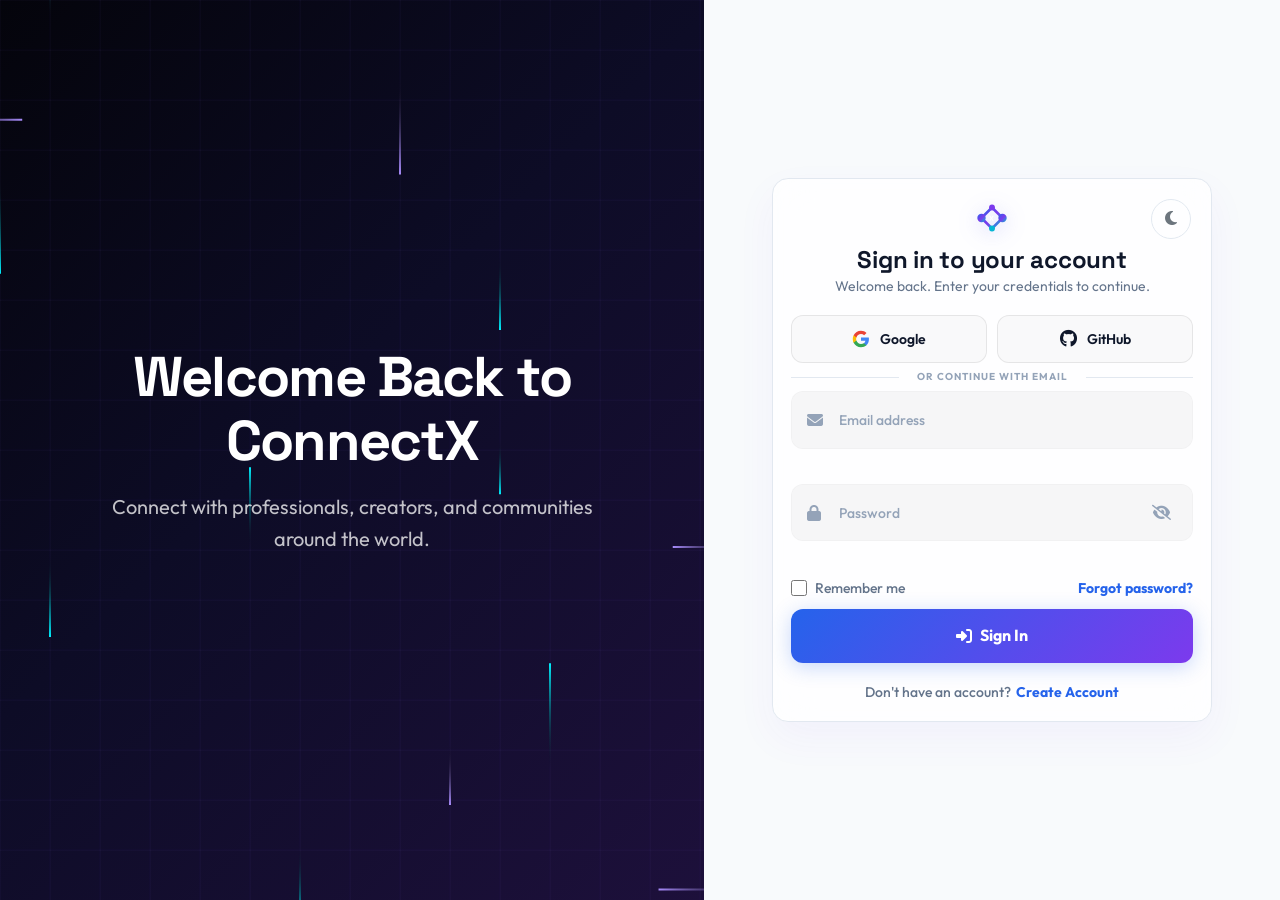
==== commit 421059d8: "Rebrand UI, add event favorites & update assets Large UI and assets update: switch to ConnectX brand" ====
--- a/login.html
+++ b/login.html
@@ -66,17 +66,17 @@
             <svg class="connectx-logo-svg" viewBox="0 0 100 100" xmlns="http://www.w3.org/2000/svg">
               <defs>
                 <linearGradient id="logoGradAuth" x1="0%" y1="0%" x2="100%" y2="100%">
-                  <stop offset="0%" stop-color="#7c3aed" />
-                  <stop offset="50%" stop-color="#ff2e93" />
-                  <stop offset="100%" stop-color="#00f0ff" />
+                  <stop offset="0%" stop-color="#2563EB" />
+                  <stop offset="50%" stop-color="#7C3AED" />
+                  <stop offset="100%" stop-color="#06B6D4" />
                 </linearGradient>
               </defs>
               <line x1="25" y1="50" x2="75" y2="50" stroke="url(#logoGradAuth)" stroke-width="8" stroke-dasharray="2 2" stroke-linecap="round" />
               <path d="M25 50 L50 25 L75 50 L50 75 Z" fill="none" stroke="url(#logoGradAuth)" stroke-width="6" stroke-linejoin="round" />
               <circle cx="25" cy="50" r="10" fill="url(#logoGradAuth)" />
               <circle cx="75" cy="50" r="10" fill="url(#logoGradAuth)" />
-              <circle cx="50" cy="25" r="7" fill="#ff2e93" />
-              <circle cx="50" cy="75" r="7" fill="#00f0ff" />
+              <circle cx="50" cy="25" r="7" fill="#7C3AED" />
+              <circle cx="50" cy="75" r="7" fill="#06B6D4" />
               <text x="50" y="56" font-family="'Space Grotesk', sans-serif" font-weight="900" font-size="18" fill="#fff" text-anchor="middle">X</text>
             </svg>
           </div>
--- a/css/style.css
+++ b/css/style.css
@@ -6,55 +6,66 @@
 /* ── Google Fonts ── */
 @import url('https://fonts.googleapis.com/css2?family=Outfit:wght@300;400;500;600;700;800;900&family=Space+Grotesk:wght@400;500;600;700&display=swap');
 
-/* ── CSS Custom Properties (Glacier Frost Light Theme) ── */
+/* ── CSS Custom Properties (ConnectX Brand Palette) ── */
 :root {
   /* Brand Colors */
-  --color-primary:       #7c3aed; /* Electric Violet */
-  --color-primary-dark:  #6d28d9;
-  --color-primary-light: #a78bfa;
-  --color-secondary:     #ff2e93; /* Cyber Pink */
-  --color-accent:        #00f0ff; /* Neon Cyan */
-  --color-accent-pink:   #ec4899;
+  --color-primary:       #2563EB; /* ConnectX Royal Blue */
+  --color-primary-dark:  #1D4ED8;
+  --color-primary-light: #3B82F6;
+  --color-secondary:     #7C3AED; /* Deep Purple */
+  --color-secondary-dark:#6D28D9;
+  --color-secondary-light:#8B5CF6;
+  --color-accent:        #06B6D4; /* Cyan */
+  --color-accent-light:  #22D3EE;
+  --color-accent-pink:   #EC4899;
 
   /* Gradients */
-  --gradient-main:       linear-gradient(135deg, #7c3aed 0%, #ff2e93 50%, #00f0ff 100%);
-  --gradient-hero:       linear-gradient(135deg, #050508 0%, #0c0b1e 50%, #050508 100%);
-  --gradient-card:       linear-gradient(135deg, rgba(124,58,237,0.12) 0%, rgba(255,46,147,0.06) 100%);
-  --gradient-button:     linear-gradient(135deg, #7c3aed, #ff2e93);
-  --gradient-sidebar:    linear-gradient(180deg, #0b0a14 0%, #151329 100%);
-
-  /* Surfaces (Glacier Light) */
-  --surface-bg:          #f3f6fc;
-  --surface-card:        rgba(255, 255, 255, 0.75);
-  --surface-overlay:     rgba(243, 246, 252, 0.90);
-  --surface-hover:       rgba(124, 58, 237, 0.08);
-  --surface-input:       #eef2f6;
+  --gradient-main:       linear-gradient(135deg, #2563EB 0%, #7C3AED 50%, #06B6D4 100%);
+  --gradient-hero:       linear-gradient(135deg, #2563EB 0%, #7C3AED 50%, #06B6D4 100%);
+  --gradient-card:       linear-gradient(135deg, rgba(37,99,235,0.08) 0%, rgba(124,58,237,0.04) 100%);
+  --gradient-button:     linear-gradient(135deg, #2563EB, #7C3AED);
+  --gradient-sidebar:    linear-gradient(180deg, #F8FAFC 0%, #F1F5F9 100%);
+
+  /* Social Actions */
+  --like:                #EC4899;
+  --comment:             #3B82F6;
+  --share:               #8B5CF6;
+  --bookmark:            #F59E0B;
+  --follow:              #10B981;
+  --message:             #06B6D4;
+
+  /* Surfaces (ConnectX Light) */
+  --surface-bg:          #F8FAFC;
+  --surface-card:        #FFFFFF;
+  --surface-overlay:     rgba(248, 250, 252, 0.90);
+  --surface-hover:       rgba(37, 99, 235, 0.08);
+  --surface-input:       #F1F5F9;
 
   /* Text (Light) */
-  --text-primary:        #09090e;
-  --text-secondary:      #3f3f4e;
-  --text-muted:          #88889b;
-  --text-inverse:        #ffffff;
-  --text-link:           #7c3aed;
+  --text-primary:        #0F172A;
+  --text-secondary:      #64748B;
+  --text-muted:          #94A3B8;
+  --text-inverse:        #FFFFFF;
+  --text-link:           #2563EB;
 
   /* Borders */
-  --border-color:        rgba(124, 58, 237, 0.12);
+  --border-color:        #E2E8F0;
   --border-glass:        rgba(255, 255, 255, 0.40);
-  --border-card:         rgba(124, 58, 237, 0.08);
+  --border-card:         #E2E8F0;
 
   /* Glassmorphism */
-  --glass-bg:            rgba(255, 255, 255, 0.35);
-  --glass-bg-strong:     rgba(255, 255, 255, 0.55);
-  --glass-border:        rgba(255, 255, 255, 0.30);
-  --glass-blur:          blur(24px);
-  --glass-blur-light:    blur(12px);
+  --glass-bg:            rgba(255, 255, 255, 0.08);
+  --glass-bg-strong:     rgba(255, 255, 255, 0.15);
+  --glass-border:        rgba(255, 255, 255, 0.12);
+  --glass-blur:          blur(20px);
+  --glass-blur-light:    blur(10px);
 
   /* Premium Shadows */
-  --shadow-neu:          0 10px 30px rgba(124,58,237,0.06), 0 1px 3px rgba(0,0,0,0.02);
-  --shadow-neu-inset:    inset 2px 2px 5px rgba(0,0,0,0.05);
-  --shadow-card:         0 8px 32px rgba(124,58,237,0.05), 0 1px 4px rgba(0,0,0,0.02);
-  --shadow-card-hover:   0 16px 48px rgba(124,58,237,0.12), 0 4px 12px rgba(255,46,147,0.05);
-  --shadow-button:       0 4px 20px rgba(124,58,237,0.30);
+  --shadow-neu:          0 10px 30px rgba(37,99,235,0.04), 0 1px 3px rgba(0,0,0,0.01);
+  --shadow-neu-inset:    inset 2px 2px 5px rgba(0,0,0,0.03);
+  --shadow-card:         0 8px 32px rgba(37,99,235,0.03), 0 1px 4px rgba(0,0,0,0.01);
+  --shadow-card-hover:   0 16px 48px rgba(37,99,235,0.08), 0 4px 12px rgba(124,58,237,0.03);
+  --shadow-button:       0 4px 20px rgba(37,99,235,0.25);
   --shadow-modal:        0 30px 100px rgba(0,0,0,0.08);
 
   /* Radius */
@@ -114,32 +125,53 @@
   --header-height: 68px;
 }
 
-/* ── CSS Custom Properties (Nebula Space Dark Theme) ── */
+/* ── CSS Custom Properties (ConnectX Dark Theme) ── */
 [data-theme="dark"] {
-  --surface-bg:       #040406; /* Cosmic Black */
-  --surface-card:     rgba(10, 10, 18, 0.50); /* Frosted Obsidian */
-  --surface-overlay:  rgba(4, 4, 6, 0.92);
-  --surface-hover:    rgba(124, 58, 237, 0.14);
-  --surface-input:    #0a0914;
-
-  --text-primary:     #f8fafc;
-  --text-secondary:   #94a3b8;
-  --text-muted:       #475569;
-  --text-inverse:     #040406;
-
-  --border-color:     rgba(124, 58, 237, 0.16);
-  --border-glass:     rgba(255, 255, 255, 0.05);
-  --border-card:      rgba(124, 58, 237, 0.12);
-  --glass-border:     rgba(255, 255, 255, 0.05);
-
-  --glass-bg:         rgba(10, 10, 18, 0.35);
-  --glass-bg-strong:  rgba(10, 10, 18, 0.55);
-  --glass-blur:       blur(30px);
-
-  --shadow-neu:       0 15px 40px rgba(0,0,0,0.60), 0 2px 10px rgba(124,58,237,0.04);
-  --shadow-neu-inset: inset 2px 2px 8px rgba(0,0,0,0.60);
-  --shadow-card:      0 8px 32px rgba(0,0,0,0.60), 0 1px 4px rgba(124,58,237,0.06);
-  --shadow-card-hover:0 16px 48px rgba(0,0,0,0.80), 0 4px 20px rgba(124,58,237,0.22);
+  /* Brand Colors */
+  --color-primary:       #3B82F6;
+  --color-primary-dark:  #1D4ED8;
+  --color-primary-light: #60A5FA;
+  --color-secondary:     #8B5CF6;
+  --color-secondary-dark:#6D28D9;
+  --color-secondary-light:#A78BFA;
+  --color-accent:        #22D3EE;
+  --color-accent-light:  #67E8F9;
+
+  /* Gradients */
+  --gradient-main:       linear-gradient(135deg, #3B82F6 0%, #8B5CF6 50%, #22D3EE 100%);
+  --gradient-hero:       linear-gradient(135deg, #3B82F6 0%, #8B5CF6 50%, #22D3EE 100%);
+  --gradient-card:       linear-gradient(135deg, rgba(59,130,246,0.08) 0%, rgba(139,92,246,0.04) 100%);
+  --gradient-button:     linear-gradient(135deg, #3B82F6, #8B5CF6);
+  --gradient-sidebar:    linear-gradient(180deg, #0B1120 0%, #111827 100%);
+
+  /* Surfaces (ConnectX Dark) */
+  --surface-bg:          #0B1120;
+  --surface-card:        #111827;
+  --surface-overlay:     rgba(11, 17, 32, 0.92);
+  --surface-hover:       rgba(59, 130, 246, 0.14);
+  --surface-input:       #1F2937;
+
+  /* Text (Dark) */
+  --text-primary:        #F8FAFC;
+  --text-secondary:      #94A3B8;
+  --text-muted:          #475569;
+  --text-inverse:        #0B1120;
+  --text-link:           #3B82F6;
+
+  /* Borders */
+  --border-color:        #334155;
+  --border-glass:        rgba(255, 255, 255, 0.05);
+  --border-card:         #334155;
+  --glass-border:        rgba(255, 255, 255, 0.12);
+
+  --glass-bg:            rgba(255, 255, 255, 0.08);
+  --glass-bg-strong:     rgba(255, 255, 255, 0.15);
+  --glass-blur:          blur(20px);
+
+  --shadow-neu:          0 15px 40px rgba(0,0,0,0.60), 0 2px 10px rgba(59,130,246,0.04);
+  --shadow-neu-inset:    inset 2px 2px 8px rgba(0,0,0,0.60);
+  --shadow-card:         0 8px 32px rgba(0,0,0,0.60), 0 1px 4px rgba(59,130,246,0.06);
+  --shadow-card-hover:   0 16px 48px rgba(0,0,0,0.80), 0 4px 20px rgba(59,130,246,0.22);
 }
 
 /* ── CSS Reset ── */
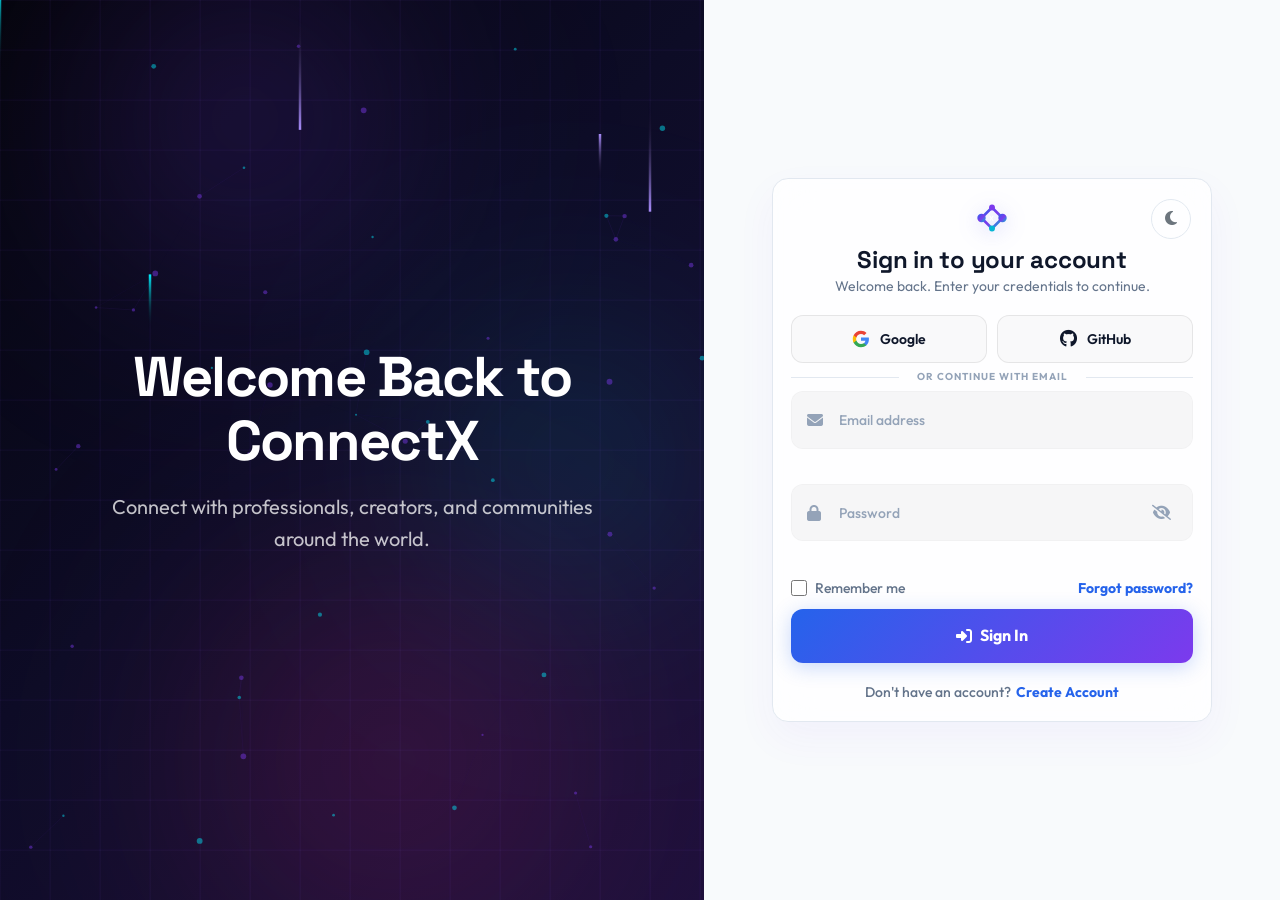
==== commit c38168e5: "changed styles chnged styles added settings and ui elemnsts" ====
--- a/login.html
+++ b/login.html
@@ -14,7 +14,9 @@
   <!-- Fonts -->
   <link rel="preconnect" href="https://fonts.googleapis.com">
   <link rel="preconnect" href="https://fonts.gstatic.com" crossorigin>
-  <link href="https://fonts.googleapis.com/css2?family=Outfit:wght@300;400;500;600;700;800;900&family=Space+Grotesk:wght@400;500;600;700&display=swap" rel="stylesheet">
+  <link
+    href="https://fonts.googleapis.com/css2?family=Outfit:wght@300;400;500;600;700;800;900&family=Space+Grotesk:wght@400;500;600;700&display=swap"
+    rel="stylesheet">
 
   <!-- Font Awesome 6 -->
   <link rel="stylesheet" href="https://cdnjs.cloudflare.com/ajax/libs/font-awesome/6.5.0/css/all.min.css">
@@ -31,9 +33,17 @@
 
   <div class="container-fluid p-0 auth-split-container">
     <div class="row g-0 w-full min-vh-100 flex-column-reverse flex-lg-row">
-      
+
       <!-- ════════ LEFT SIDE: ANIMATED GRAPHICS PANEL (55% split) ════════ -->
-      <aside class="col-lg-7 d-none d-lg-flex auth-col-graphics auth-graphics-panel bg-login-gradient" aria-label="Brand Overview">
+      <aside class="col-lg-7 d-none d-lg-flex auth-col-graphics auth-graphics-panel bg-login-gradient"
+        aria-label="Brand Overview">
+        <!-- Rotating Mesh Gradient Blobs -->
+        <div class="mesh-blob-container">
+          <div class="mesh-blob mesh-blob-1"></div>
+          <div class="mesh-blob mesh-blob-2"></div>
+          <div class="mesh-blob mesh-blob-3"></div>
+        </div>
+
         <!-- Canvas Grid overlay -->
         <canvas id="login-grid-canvas" class="auth-canvas"></canvas>
         <div class="tech-wireframe-overlay"></div>
@@ -49,13 +59,15 @@
 
       <!-- ════════ RIGHT SIDE: LOGIN FORM PANEL (45% split) ════════ -->
       <main class="col-lg-5 col-12 auth-col-form auth-form-panel" id="login-main">
-        
+
         <!-- Frosted Glass Form Card -->
         <article class="auth-card">
-          
+
           <!-- Sleek Theme Toggle Button -->
           <div style="position: absolute; right: 20px; top: 20px; z-index: 10;">
-            <button id="theme-toggle-btn" class="btn-icon text-secondary" style="border: 1px solid var(--border-color); background: var(--glass-bg);" aria-label="Toggle Light and Dark Mode">
+            <button id="theme-toggle-btn" class="btn-icon text-secondary"
+              style="border: 1px solid var(--border-color); background: var(--glass-bg);"
+              aria-label="Toggle Light and Dark Mode">
               <i class="fas fa-moon"></i>
             </button>
           </div>
@@ -71,13 +83,16 @@
                   <stop offset="100%" stop-color="#06B6D4" />
                 </linearGradient>
               </defs>
-              <line x1="25" y1="50" x2="75" y2="50" stroke="url(#logoGradAuth)" stroke-width="8" stroke-dasharray="2 2" stroke-linecap="round" />
-              <path d="M25 50 L50 25 L75 50 L50 75 Z" fill="none" stroke="url(#logoGradAuth)" stroke-width="6" stroke-linejoin="round" />
+              <line x1="25" y1="50" x2="75" y2="50" stroke="url(#logoGradAuth)" stroke-width="8" stroke-dasharray="2 2"
+                stroke-linecap="round" />
+              <path d="M25 50 L50 25 L75 50 L50 75 Z" fill="none" stroke="url(#logoGradAuth)" stroke-width="6"
+                stroke-linejoin="round" />
               <circle cx="25" cy="50" r="10" fill="url(#logoGradAuth)" />
               <circle cx="75" cy="50" r="10" fill="url(#logoGradAuth)" />
               <circle cx="50" cy="25" r="7" fill="#7C3AED" />
               <circle cx="50" cy="75" r="7" fill="#06B6D4" />
-              <text x="50" y="56" font-family="'Space Grotesk', sans-serif" font-weight="900" font-size="18" fill="#fff" text-anchor="middle">X</text>
+              <text x="50" y="56" font-family="'Space Grotesk', sans-serif" font-weight="900" font-size="18" fill="#fff"
+                text-anchor="middle">X</text>
             </svg>
           </div>
 
@@ -88,14 +103,18 @@
           <div class="oauth-group">
             <button class="btn-oauth" type="button" aria-label="Continue with Google">
               <svg width="18" height="18" viewBox="0 0 24 24" aria-hidden="true">
-                <path fill="#4285F4" d="M22.56 12.25c0-.78-.07-1.53-.2-2.25H12v4.26h5.92c-.26 1.37-1.04 2.53-2.21 3.31v2.77h3.57c2.08-1.92 3.28-4.74 3.28-8.09z" />
-                <path fill="#34A853" d="M12 23c2.97 0 5.46-.98 7.28-2.66l-3.57-2.77c-.98.66-2.23 1.06-3.71 1.06-2.86 0-5.29-1.93-6.16-4.53H2.18v2.84C3.99 20.53 7.7 23 12 23z" />
-                <path fill="#FBBC05" d="M5.84 14.09c-.22-.66-.35-1.36-.35-2.09s.13-1.43.35-2.09V7.07H2.18C1.43 8.55 1 10.22 1 12s.43 3.45 1.18 4.93l2.85-2.22.81-.62z" />
-                <path fill="#EA4335" d="M12 5.38c1.62 0 3.06.56 4.21 1.64l3.15-3.15C17.45 2.09 14.97 1 12 1 7.7 1 3.99 3.47 2.18 7.07l3.66 2.84c.87-2.6 3.3-4.53 6.16-4.53z" />
+                <path fill="#4285F4"
+                  d="M22.56 12.25c0-.78-.07-1.53-.2-2.25H12v4.26h5.92c-.26 1.37-1.04 2.53-2.21 3.31v2.77h3.57c2.08-1.92 3.28-4.74 3.28-8.09z" />
+                <path fill="#34A853"
+                  d="M12 23c2.97 0 5.46-.98 7.28-2.66l-3.57-2.77c-.98.66-2.23 1.06-3.71 1.06-2.86 0-5.29-1.93-6.16-4.53H2.18v2.84C3.99 20.53 7.7 23 12 23z" />
+                <path fill="#FBBC05"
+                  d="M5.84 14.09c-.22-.66-.35-1.36-.35-2.09s.13-1.43.35-2.09V7.07H2.18C1.43 8.55 1 10.22 1 12s.43 3.45 1.18 4.93l2.85-2.22.81-.62z" />
+                <path fill="#EA4335"
+                  d="M12 5.38c1.62 0 3.06.56 4.21 1.64l3.15-3.15C17.45 2.09 14.97 1 12 1 7.7 1 3.99 3.47 2.18 7.07l3.66 2.84c.87-2.6 3.3-4.53 6.16-4.53z" />
               </svg>
               <span>Google</span>
             </button>
-            
+
             <button class="btn-oauth" type="button" aria-label="Continue with GitHub">
               <i class="fab fa-github"></i>
               <span>GitHub</span>
@@ -107,12 +126,13 @@
 
           <!-- Login Form element -->
           <form id="login-form" novalidate aria-label="Login credentials form">
-            
+
             <!-- Email Field -->
             <div class="auth-form-group">
               <div class="auth-field-wrapper">
                 <i class="fas fa-envelope auth-input-icon" aria-hidden="true"></i>
-                <input type="email" id="login-email" name="email" placeholder="Email address" autocomplete="email" required aria-required="true" aria-describedby="email-error">
+                <input type="email" id="login-email" name="email" placeholder="Email address" autocomplete="email"
+                  required aria-required="true" aria-describedby="email-error">
                 <label for="login-email">Email address</label>
               </div>
               <div class="auth-field-error" id="email-error" role="alert" aria-live="polite">
@@ -125,9 +145,11 @@
             <div class="auth-form-group">
               <div class="auth-field-wrapper">
                 <i class="fas fa-lock auth-input-icon" aria-hidden="true"></i>
-                <input type="password" id="login-password" name="password" placeholder="Password" autocomplete="current-password" required aria-required="true" aria-describedby="password-error">
+                <input type="password" id="login-password" name="password" placeholder="Password"
+                  autocomplete="current-password" required aria-required="true" aria-describedby="password-error">
                 <label for="login-password">Password</label>
-                <button type="button" class="auth-pw-toggle fas fa-eye-slash" id="toggle-login-pw" aria-label="Toggle password visibility"></button>
+                <button type="button" class="auth-pw-toggle fas fa-eye-slash" id="toggle-login-pw"
+                  aria-label="Toggle password visibility"></button>
               </div>
               <div class="auth-field-error" id="password-error" role="alert" aria-live="polite">
                 <i class="fas fa-exclamation-circle" aria-hidden="true"></i>
@@ -141,8 +163,9 @@
                 <input type="checkbox" id="remember-me" name="remember">
                 <span>Remember me</span>
               </label>
-              
-              <a href="#" class="auth-forgot-link" aria-label="Reset your password">Forgot password?</a>
+
+              <a href="#" class="auth-forgot-link" id="forgot-password-link" aria-label="Reset your password">Forgot
+                password?</a>
             </div>
 
             <!-- Submit Button -->
@@ -223,8 +246,6 @@
         requestAnimationFrame(updateSpotlight);
       }
       requestAnimationFrame(updateSpotlight);
-
-
 
       // Interactive perspective grid + network nodes canvas animation
       // Interactive laser-grid background animation
@@ -235,6 +256,33 @@
         let linesX = [];
         let linesY = [];
         let pulses = [];
+        let particles = [];
+
+        class Particle {
+          constructor() {
+            this.reset();
+            this.x = Math.random() * width;
+            this.y = Math.random() * height;
+          }
+          reset() {
+            this.vx = (Math.random() - 0.5) * 0.4;
+            this.vy = (Math.random() - 0.5) * 0.4;
+            this.r = Math.random() * 2 + 1;
+            this.color = Math.random() > 0.5 ? 'rgba(0, 240, 255, 0.45)' : 'rgba(124, 58, 237, 0.45)';
+          }
+          update() {
+            this.x += this.vx;
+            this.y += this.vy;
+            if (this.x < 0 || this.x > width) this.vx *= -1;
+            if (this.y < 0 || this.y > height) this.vy *= -1;
+          }
+          draw() {
+            ctx.beginPath();
+            ctx.arc(this.x, this.y, this.r, 0, Math.PI * 2);
+            ctx.fillStyle = this.color;
+            ctx.fill();
+          }
+        }
 
         function resize() {
           const dpr = window.devicePixelRatio || 1;
@@ -250,6 +298,13 @@
           const spacing = 50;
           for (let x = 0; x < width; x += spacing) linesX.push(x);
           for (let y = 0; y < height; y += spacing) linesY.push(y);
+
+          // Re-generate particles
+          particles = [];
+          const particleCount = Math.min(45, Math.floor((width * height) / 8000));
+          for (let i = 0; i < particleCount; i++) {
+            particles.push(new Particle());
+          }
         }
         window.addEventListener('resize', resize);
         resize();
@@ -263,12 +318,12 @@
           reset() {
             this.horizontal = Math.random() > 0.5;
             if (this.horizontal) {
-              this.y = linesY[Math.floor(Math.random() * linesY.length)];
+              this.y = linesY[Math.floor(Math.random() * linesY.length)] || 0;
               this.direction = Math.random() > 0.5 ? 1 : -1;
               this.x = this.direction > 0 ? -100 : width + 100;
               this.speed = Math.random() * 2 + 1.2;
             } else {
-              this.x = linesX[Math.floor(Math.random() * linesX.length)];
+              this.x = linesX[Math.floor(Math.random() * linesX.length)] || 0;
               this.direction = Math.random() > 0.5 ? 1 : -1;
               this.y = this.direction > 0 ? -100 : height + 100;
               this.speed = Math.random() * 2 + 1.2;
@@ -277,7 +332,7 @@
             this.length = Math.random() * 80 + 40;
           }
           update() {
-           if (this.horizontal) {
+            if (this.horizontal) {
               this.x += this.speed * this.direction;
               if ((this.direction > 0 && this.x > width + 100) || (this.direction < 0 && this.x < -100)) {
                 this.reset();
@@ -292,28 +347,30 @@
           draw() {
             const grad = ctx.createLinearGradient(
               this.x, this.y,
-this.horizontal ? this.x - this.length * this.direction : this.x,
-              this.horizontal ? this.y : this.y - this.length * this.direction            );
+              this.horizontal ? this.x - this.length * this.direction : this.x,
+              this.horizontal ? this.y : this.y - this.length * this.direction
+            );
             grad.addColorStop(0, this.color);
             grad.addColorStop(1, 'transparent');
             ctx.strokeStyle = grad;
-            ctx.lineWidth = 2; // Slightly thicker for vibrant glow
+            ctx.lineWidth = 2.5; // Slightly thicker for vibrant glow
             ctx.beginPath();
             ctx.moveTo(this.x, this.y);
- ctx.lineTo(
+            ctx.lineTo(
               this.horizontal ? this.x - this.length * this.direction : this.x,
               this.horizontal ? this.y : this.y - this.length * this.direction
-            );            ctx.stroke();
-          }
-        }
-
-        // Spawn 15 active pulses
+            );
+            ctx.stroke();
+          }
+        }
+
+        // Spawn active pulses
         for (let i = 0; i < 15; i++) {
           pulses.push(new LaserPulse());
         }
 
         function drawGrid() {
-          ctx.strokeStyle = 'rgba(124, 58, 237, 0.04)';
+          ctx.strokeStyle = 'rgba(124, 58, 237, 0.06)';
           ctx.lineWidth = 1;
           linesX.forEach(x => {
             ctx.beginPath();
@@ -332,10 +389,32 @@
         function animate() {
           ctx.clearRect(0, 0, width, height);
           drawGrid();
+
+          // Update & draw particles
+          particles.forEach((p1, idx) => {
+            p1.update();
+            p1.draw();
+            // Connections
+            for (let j = idx + 1; j < particles.length; j++) {
+              const p2 = particles[j];
+              const dist = Math.hypot(p1.x - p2.x, p1.y - p2.y);
+              if (dist < 100) {
+                ctx.strokeStyle = `rgba(124, 58, 237, ${0.18 * (1 - dist / 100)})`;
+                ctx.lineWidth = 0.6;
+                ctx.beginPath();
+                ctx.moveTo(p1.x, p1.y);
+                ctx.lineTo(p2.x, p2.y);
+                ctx.stroke();
+              }
+            }
+          });
+
+          // Update & draw pulses
           pulses.forEach(p => {
             p.update();
             p.draw();
           });
+
           requestAnimationFrame(animate);
         }
         animate();
@@ -345,7 +424,7 @@
       const themeToggle = document.getElementById('theme-toggle-btn');
       if (themeToggle) {
         const toggleIcon = themeToggle.querySelector('i');
-        
+
         // Load initial theme state
         const savedTheme = localStorage.getItem('connectx-theme') || 'light';
         document.documentElement.setAttribute('data-theme', savedTheme);
@@ -366,6 +445,80 @@
       }
     });
   </script>
+
+  <!-- ════════ FORGOT PASSWORD MODAL ════════ -->
+    <div class="modal-overlay" id="forgot-password-modal" role="dialog" aria-modal="true" aria-labelledby="forgot-heading" style="display:none;">
+      <div class="modal-box" style="max-width: 440px;">
+        <div class="modal-header">
+          <h2 class="modal-title" id="forgot-heading" style="font-size: var(--fs-md); font-weight: var(--fw-bold); margin: 0;">Reset Password</h2>
+          <button class="modal-close" id="forgot-close" aria-label="Close modal">
+            <i class="fas fa-times" aria-hidden="true"></i>
+          </button>
+        </div>
+        <div class="modal-body">
+          <!-- Step 1: Enter Email -->
+          <div id="forgot-step-1">
+            <p style="font-size: var(--fs-xs); color: var(--text-secondary); margin-bottom: var(--space-md);">
+              Enter the email address associated with your account and we'll send a 4-digit code to reset your password.
+            </p>
+            <div class="auth-form-group">
+              <div class="auth-field-wrapper no-right-toggle" style="position:relative; margin-bottom: 2px;">
+                <i class="fas fa-envelope auth-input-icon" aria-hidden="true" style="position:absolute; left: 16px; top: 50%; transform: translateY(-50%); color: var(--text-muted);"></i>
+                <input type="email" id="forgot-email" placeholder="Email address" autocomplete="email" style="width:100%; padding: 12px 16px 12px 42px; border-radius: var(--radius-md); border: 1.5px solid var(--border-color); background: var(--surface-input); color: var(--text-primary);">
+              </div>
+              <div class="auth-field-error" id="forgot-email-error" role="alert" aria-live="polite">
+                <i class="fas fa-exclamation-circle" aria-hidden="true"></i>
+                <span>Email is required</span>
+              </div>
+            </div>
+            <button type="button" class="btn btn-primary w-full" id="forgot-send-btn" style="margin-top: var(--space-md);" aria-label="Send verification code">
+              Send Reset Code
+            </button>
+          </div>
+
+          <!-- Step 2: Enter Verification Code -->
+          <div id="forgot-step-2" style="display:none;">
+            <p style="font-size: var(--fs-xs); color: var(--text-secondary); margin-bottom: var(--space-md);">
+              A verification code has been simulated. Please enter the 4-digit code (use <strong style="color: var(--color-primary);">1234</strong> to proceed).
+            </p>
+            <div class="auth-form-group">
+              <div class="auth-field-wrapper no-right-toggle" style="position:relative; margin-bottom: 2px;">
+                <i class="fas fa-key auth-input-icon" aria-hidden="true" style="position:absolute; left: 16px; top: 50%; transform: translateY(-50%); color: var(--text-muted);"></i>
+                <input type="text" id="forgot-code" placeholder="Verification Code" maxlength="4" style="width:100%; padding: 12px 16px 12px 42px; border-radius: var(--radius-md); border: 1.5px solid var(--border-color); background: var(--surface-input); color: var(--text-primary);">
+              </div>
+              <div class="auth-field-error" id="forgot-code-error" role="alert" aria-live="polite">
+                <i class="fas fa-exclamation-circle" aria-hidden="true"></i>
+                <span>Code is required</span>
+              </div>
+            </div>
+            <button type="button" class="btn btn-primary w-full" id="forgot-verify-btn" style="margin-top: var(--space-md);" aria-label="Verify code">
+              Verify Code
+            </button>
+          </div>
+
+          <!-- Step 3: Set New Password -->
+          <div id="forgot-step-3" style="display:none;">
+            <p style="font-size: var(--fs-xs); color: var(--text-secondary); margin-bottom: var(--space-md);">
+              Create a new secure password for your ConnectX account.
+            </p>
+            <div class="auth-form-group">
+              <div class="auth-field-wrapper" style="position:relative; margin-bottom: 2px;">
+                <i class="fas fa-lock auth-input-icon" aria-hidden="true" style="position:absolute; left: 16px; top: 50%; transform: translateY(-50%); color: var(--text-muted);"></i>
+                <input type="password" id="forgot-new-password" placeholder="New Password" style="width:100%; padding: 12px 42px 12px 42px; border-radius: var(--radius-md); border: 1.5px solid var(--border-color); background: var(--surface-input); color: var(--text-primary);">
+                  <button type="button" class="auth-pw-toggle fas fa-eye-slash" id="toggle-forgot-pw" aria-label="Toggle password visibility" style="position:absolute; right: 16px; top: 50%; transform: translateY(-50%); color: var(--text-muted); cursor:pointer; background:none; border:none;"></button>
+              </div>
+              <div class="auth-field-error" id="forgot-pass-error" role="alert" aria-live="polite">
+                <i class="fas fa-exclamation-circle" aria-hidden="true"></i>
+                <span>Password must be at least 6 characters</span>
+              </div>
+            </div>
+            <button type="button" class="btn btn-primary w-full" id="forgot-reset-btn" style="margin-top: var(--space-md);" aria-label="Update password">
+              Update Password
+            </button>
+          </div>
+        </div>
+      </div>
+    </div>
 </body>
 
 </html>
--- a/css/style.css
+++ b/css/style.css
@@ -9,116 +9,119 @@
 /* ── CSS Custom Properties (ConnectX Brand Palette) ── */
 :root {
   /* Brand Colors */
-  --color-primary:       #2563EB; /* ConnectX Royal Blue */
-  --color-primary-dark:  #1D4ED8;
+  --color-primary: #2563EB;
+  /* ConnectX Royal Blue */
+  --color-primary-dark: #1D4ED8;
   --color-primary-light: #3B82F6;
-  --color-secondary:     #7C3AED; /* Deep Purple */
-  --color-secondary-dark:#6D28D9;
-  --color-secondary-light:#8B5CF6;
-  --color-accent:        #06B6D4; /* Cyan */
-  --color-accent-light:  #22D3EE;
-  --color-accent-pink:   #EC4899;
+  --color-secondary: #7C3AED;
+  /* Deep Purple */
+  --color-secondary-dark: #6D28D9;
+  --color-secondary-light: #8B5CF6;
+  --color-accent: #06B6D4;
+  /* Cyan */
+  --color-accent-light: #22D3EE;
+  --color-accent-pink: #EC4899;
 
   /* Gradients */
-  --gradient-main:       linear-gradient(135deg, #2563EB 0%, #7C3AED 50%, #06B6D4 100%);
-  --gradient-hero:       linear-gradient(135deg, #2563EB 0%, #7C3AED 50%, #06B6D4 100%);
-  --gradient-card:       linear-gradient(135deg, rgba(37,99,235,0.08) 0%, rgba(124,58,237,0.04) 100%);
-  --gradient-button:     linear-gradient(135deg, #2563EB, #7C3AED);
-  --gradient-sidebar:    linear-gradient(180deg, #F8FAFC 0%, #F1F5F9 100%);
+  --gradient-main: linear-gradient(135deg, #2563EB 0%, #7C3AED 50%, #06B6D4 100%);
+  --gradient-hero: linear-gradient(135deg, #2563EB 0%, #7C3AED 50%, #06B6D4 100%);
+  --gradient-card: linear-gradient(135deg, rgba(37, 99, 235, 0.08) 0%, rgba(124, 58, 237, 0.04) 100%);
+  --gradient-button: linear-gradient(135deg, #2563EB, #7C3AED);
+  --gradient-sidebar: linear-gradient(180deg, #F8FAFC 0%, #F1F5F9 100%);
 
   /* Social Actions */
-  --like:                #EC4899;
-  --comment:             #3B82F6;
-  --share:               #8B5CF6;
-  --bookmark:            #F59E0B;
-  --follow:              #10B981;
-  --message:             #06B6D4;
+  --like: #EC4899;
+  --comment: #3B82F6;
+  --share: #8B5CF6;
+  --bookmark: #F59E0B;
+  --follow: #10B981;
+  --message: #06B6D4;
 
   /* Surfaces (ConnectX Light) */
-  --surface-bg:          #F8FAFC;
-  --surface-card:        #FFFFFF;
-  --surface-overlay:     rgba(248, 250, 252, 0.90);
-  --surface-hover:       rgba(37, 99, 235, 0.08);
-  --surface-input:       #F1F5F9;
+  --surface-bg: #F8FAFC;
+  --surface-card: #FFFFFF;
+  --surface-overlay: rgba(248, 250, 252, 0.90);
+  --surface-hover: rgba(37, 99, 235, 0.08);
+  --surface-input: #F1F5F9;
 
   /* Text (Light) */
-  --text-primary:        #0F172A;
-  --text-secondary:      #64748B;
-  --text-muted:          #94A3B8;
-  --text-inverse:        #FFFFFF;
-  --text-link:           #2563EB;
+  --text-primary: #0F172A;
+  --text-secondary: #64748B;
+  --text-muted: #94A3B8;
+  --text-inverse: #FFFFFF;
+  --text-link: #2563EB;
 
   /* Borders */
-  --border-color:        #E2E8F0;
-  --border-glass:        rgba(255, 255, 255, 0.40);
-  --border-card:         #E2E8F0;
+  --border-color: #E2E8F0;
+  --border-glass: rgba(255, 255, 255, 0.40);
+  --border-card: #E2E8F0;
 
   /* Glassmorphism */
-  --glass-bg:            rgba(255, 255, 255, 0.08);
-  --glass-bg-strong:     rgba(255, 255, 255, 0.15);
-  --glass-border:        rgba(255, 255, 255, 0.12);
-  --glass-blur:          blur(20px);
-  --glass-blur-light:    blur(10px);
+  --glass-bg: rgba(255, 255, 255, 0.08);
+  --glass-bg-strong: rgba(255, 255, 255, 0.15);
+  --glass-border: rgba(255, 255, 255, 0.12);
+  --glass-blur: blur(20px);
+  --glass-blur-light: blur(10px);
 
   /* Premium Shadows */
-  --shadow-neu:          0 10px 30px rgba(37,99,235,0.04), 0 1px 3px rgba(0,0,0,0.01);
-  --shadow-neu-inset:    inset 2px 2px 5px rgba(0,0,0,0.03);
-  --shadow-card:         0 8px 32px rgba(37,99,235,0.03), 0 1px 4px rgba(0,0,0,0.01);
-  --shadow-card-hover:   0 16px 48px rgba(37,99,235,0.08), 0 4px 12px rgba(124,58,237,0.03);
-  --shadow-button:       0 4px 20px rgba(37,99,235,0.25);
-  --shadow-modal:        0 30px 100px rgba(0,0,0,0.08);
+  --shadow-neu: 0 10px 30px rgba(37, 99, 235, 0.04), 0 1px 3px rgba(0, 0, 0, 0.01);
+  --shadow-neu-inset: inset 2px 2px 5px rgba(0, 0, 0, 0.03);
+  --shadow-card: 0 8px 32px rgba(37, 99, 235, 0.03), 0 1px 4px rgba(0, 0, 0, 0.01);
+  --shadow-card-hover: 0 16px 48px rgba(37, 99, 235, 0.08), 0 4px 12px rgba(124, 58, 237, 0.03);
+  --shadow-button: 0 4px 20px rgba(37, 99, 235, 0.25);
+  --shadow-modal: 0 30px 100px rgba(0, 0, 0, 0.08);
 
   /* Radius */
-  --radius-xs:    8px;
-  --radius-sm:    12px;
-  --radius-md:    18px;
-  --radius-lg:    24px;
-  --radius-xl:    32px;
-  --radius-full:  9999px;
+  --radius-xs: 8px;
+  --radius-sm: 12px;
+  --radius-md: 18px;
+  --radius-lg: 24px;
+  --radius-xl: 32px;
+  --radius-full: 9999px;
 
   /* Spacing */
-  --space-xs:   6px;
-  --space-sm:   10px;
-  --space-md:   18px;
-  --space-lg:   28px;
-  --space-xl:   38px;
-  --space-2xl:  56px;
-  --space-3xl:  74px;
+  --space-xs: 6px;
+  --space-sm: 10px;
+  --space-md: 18px;
+  --space-lg: 28px;
+  --space-xl: 38px;
+  --space-2xl: 56px;
+  --space-3xl: 74px;
 
   /* Typography (Bespoke Outfit & Space Grotesk) */
-  --font-main:   'Outfit', -apple-system, BlinkMacSystemFont, sans-serif;
-  --font-heading:'Space Grotesk', sans-serif;
-  --fs-xs:       0.75rem;
-  --fs-sm:       0.875rem;
-  --fs-base:     1rem;
-  --fs-md:       1.125rem;
-  --fs-lg:       1.25rem;
-  --fs-xl:       1.5rem;
-  --fs-2xl:      2rem;
-  --fs-3xl:      2.5rem;
-  --fs-4xl:      3.5rem;
-  --fw-light:    300;
-  --fw-normal:   400;
-  --fw-medium:   500;
+  --font-main: 'Outfit', -apple-system, BlinkMacSystemFont, sans-serif;
+  --font-heading: 'Space Grotesk', sans-serif;
+  --fs-xs: 0.75rem;
+  --fs-sm: 0.875rem;
+  --fs-base: 1rem;
+  --fs-md: 1.125rem;
+  --fs-lg: 1.25rem;
+  --fs-xl: 1.5rem;
+  --fs-2xl: 2rem;
+  --fs-3xl: 2.5rem;
+  --fs-4xl: 3.5rem;
+  --fw-light: 300;
+  --fw-normal: 400;
+  --fw-medium: 500;
   --fw-semibold: 600;
-  --fw-bold:     700;
-  --fw-extrabold:800;
+  --fw-bold: 700;
+  --fw-extrabold: 800;
 
   /* Transitions */
-  --transition-fast:   0.15s cubic-bezier(0.2, 0.8, 0.2, 1);
-  --transition-base:   0.30s cubic-bezier(0.2, 0.8, 0.2, 1);
-  --transition-slow:   0.45s cubic-bezier(0.2, 0.8, 0.2, 1);
+  --transition-fast: 0.15s cubic-bezier(0.2, 0.8, 0.2, 1);
+  --transition-base: 0.30s cubic-bezier(0.2, 0.8, 0.2, 1);
+  --transition-slow: 0.45s cubic-bezier(0.2, 0.8, 0.2, 1);
   --transition-spring: 0.40s cubic-bezier(0.34, 1.56, 0.64, 1);
 
   /* Z-index scale */
-  --z-below:   -1;
-  --z-base:     1;
-  --z-raised:   10;
+  --z-below: -1;
+  --z-base: 1;
+  --z-raised: 10;
   --z-dropdown: 100;
-  --z-sticky:   200;
-  --z-sidebar:  300;
-  --z-modal:    400;
-  --z-toast:    500;
+  --z-sticky: 200;
+  --z-sidebar: 300;
+  --z-modal: 400;
+  --z-toast: 500;
 
   /* Sidebar Width */
   --sidebar-width: 240px;
@@ -128,54 +131,56 @@
 /* ── CSS Custom Properties (ConnectX Dark Theme) ── */
 [data-theme="dark"] {
   /* Brand Colors */
-  --color-primary:       #3B82F6;
-  --color-primary-dark:  #1D4ED8;
+  --color-primary: #3B82F6;
+  --color-primary-dark: #1D4ED8;
   --color-primary-light: #60A5FA;
-  --color-secondary:     #8B5CF6;
-  --color-secondary-dark:#6D28D9;
-  --color-secondary-light:#A78BFA;
-  --color-accent:        #22D3EE;
-  --color-accent-light:  #67E8F9;
+  --color-secondary: #8B5CF6;
+  --color-secondary-dark: #6D28D9;
+  --color-secondary-light: #A78BFA;
+  --color-accent: #22D3EE;
+  --color-accent-light: #67E8F9;
 
   /* Gradients */
-  --gradient-main:       linear-gradient(135deg, #3B82F6 0%, #8B5CF6 50%, #22D3EE 100%);
-  --gradient-hero:       linear-gradient(135deg, #3B82F6 0%, #8B5CF6 50%, #22D3EE 100%);
-  --gradient-card:       linear-gradient(135deg, rgba(59,130,246,0.08) 0%, rgba(139,92,246,0.04) 100%);
-  --gradient-button:     linear-gradient(135deg, #3B82F6, #8B5CF6);
-  --gradient-sidebar:    linear-gradient(180deg, #0B1120 0%, #111827 100%);
+  --gradient-main: linear-gradient(135deg, #3B82F6 0%, #8B5CF6 50%, #22D3EE 100%);
+  --gradient-hero: linear-gradient(135deg, #3B82F6 0%, #8B5CF6 50%, #22D3EE 100%);
+  --gradient-card: linear-gradient(135deg, rgba(59, 130, 246, 0.08) 0%, rgba(139, 92, 246, 0.04) 100%);
+  --gradient-button: linear-gradient(135deg, #3B82F6, #8B5CF6);
+  --gradient-sidebar: linear-gradient(180deg, #0B1120 0%, #111827 100%);
 
   /* Surfaces (ConnectX Dark) */
-  --surface-bg:          #0B1120;
-  --surface-card:        #111827;
-  --surface-overlay:     rgba(11, 17, 32, 0.92);
-  --surface-hover:       rgba(59, 130, 246, 0.14);
-  --surface-input:       #1F2937;
+  --surface-bg: #0B1120;
+  --surface-card: #111827;
+  --surface-overlay: rgba(11, 17, 32, 0.92);
+  --surface-hover: rgba(59, 130, 246, 0.14);
+  --surface-input: #1F2937;
 
   /* Text (Dark) */
-  --text-primary:        #F8FAFC;
-  --text-secondary:      #94A3B8;
-  --text-muted:          #475569;
-  --text-inverse:        #0B1120;
-  --text-link:           #3B82F6;
+  --text-primary: #F8FAFC;
+  --text-secondary: #94A3B8;
+  --text-muted: #475569;
+  --text-inverse: #0B1120;
+  --text-link: #3B82F6;
 
   /* Borders */
-  --border-color:        #334155;
-  --border-glass:        rgba(255, 255, 255, 0.05);
-  --border-card:         #334155;
-  --glass-border:        rgba(255, 255, 255, 0.12);
-
-  --glass-bg:            rgba(255, 255, 255, 0.08);
-  --glass-bg-strong:     rgba(255, 255, 255, 0.15);
-  --glass-blur:          blur(20px);
-
-  --shadow-neu:          0 15px 40px rgba(0,0,0,0.60), 0 2px 10px rgba(59,130,246,0.04);
-  --shadow-neu-inset:    inset 2px 2px 8px rgba(0,0,0,0.60);
-  --shadow-card:         0 8px 32px rgba(0,0,0,0.60), 0 1px 4px rgba(59,130,246,0.06);
-  --shadow-card-hover:   0 16px 48px rgba(0,0,0,0.80), 0 4px 20px rgba(59,130,246,0.22);
+  --border-color: #334155;
+  --border-glass: rgba(255, 255, 255, 0.05);
+  --border-card: #334155;
+  --glass-border: rgba(255, 255, 255, 0.12);
+
+  --glass-bg: rgba(255, 255, 255, 0.08);
+  --glass-bg-strong: rgba(255, 255, 255, 0.15);
+  --glass-blur: blur(20px);
+
+  --shadow-neu: 0 15px 40px rgba(0, 0, 0, 0.60), 0 2px 10px rgba(59, 130, 246, 0.04);
+  --shadow-neu-inset: inset 2px 2px 8px rgba(0, 0, 0, 0.60);
+  --shadow-card: 0 8px 32px rgba(0, 0, 0, 0.60), 0 1px 4px rgba(59, 130, 246, 0.06);
+  --shadow-card-hover: 0 16px 48px rgba(0, 0, 0, 0.80), 0 4px 20px rgba(59, 130, 246, 0.22);
 }
 
 /* ── CSS Reset ── */
-*, *::before, *::after {
+*,
+*::before,
+*::after {
   box-sizing: border-box;
   margin: 0;
   padding: 0;
@@ -200,7 +205,8 @@
   -moz-osx-font-smoothing: grayscale;
 }
 
-img, video {
+img,
+video {
   max-width: 100%;
   height: auto;
   display: block;
@@ -212,9 +218,14 @@
   transition: color var(--transition-fast);
 }
 
-a:hover { color: var(--color-primary-dark); }
-
-ul, ol { list-style: none; }
+a:hover {
+  color: var(--color-primary-dark);
+}
+
+ul,
+ol {
+  list-style: none;
+}
 
 button {
   font-family: var(--font-main);
@@ -224,7 +235,9 @@
   background: none;
 }
 
-input, textarea, select {
+input,
+textarea,
+select {
   font-family: var(--font-main);
   font-size: var(--fs-base);
   outline: none;
@@ -232,7 +245,12 @@
   background: none;
 }
 
-h1,h2,h3,h4,h5,h6 {
+h1,
+h2,
+h3,
+h4,
+h5,
+h6 {
   font-family: var(--font-heading);
   font-weight: var(--fw-bold);
   line-height: 1.25;
@@ -252,7 +270,10 @@
   z-index: var(--z-toast);
   transition: top var(--transition-fast);
 }
-.skip-link:focus { top: var(--space-sm); }
+
+.skip-link:focus {
+  top: var(--space-sm);
+}
 
 /* ── Focus Visible (Accessibility) ── */
 :focus-visible {
@@ -263,12 +284,18 @@
 
 /* ── Reduced Motion ── */
 @media (prefers-reduced-motion: reduce) {
-  *, *::before, *::after {
+
+  *,
+  *::before,
+  *::after {
     animation-duration: 0.01ms !important;
     animation-iteration-count: 1 !important;
     transition-duration: 0.01ms !important;
   }
-  html { scroll-behavior: auto; }
+
+  html {
+    scroll-behavior: auto;
+  }
 }
 
 /* ── Utility Classes ── */
@@ -276,7 +303,7 @@
 .tech-grid-bg {
   position: absolute;
   inset: 0;
-  background-image: 
+  background-image:
     linear-gradient(rgba(124, 58, 237, 0.025) 1px, transparent 1px),
     linear-gradient(90deg, rgba(124, 58, 237, 0.025) 1px, transparent 1px);
   background-size: 50px 50px;
@@ -285,7 +312,7 @@
 }
 
 [data-theme="dark"] .tech-grid-bg {
-  background-image: 
+  background-image:
     linear-gradient(rgba(124, 58, 237, 0.045) 1px, transparent 1px),
     linear-gradient(90deg, rgba(124, 58, 237, 0.045) 1px, transparent 1px);
 }
@@ -298,9 +325,18 @@
   pointer-events: none;
   z-index: 0;
 }
-.ambient-purple { background: var(--color-primary); }
-.ambient-pink   { background: var(--color-secondary); }
-.ambient-cyan   { background: var(--color-accent); }
+
+.ambient-purple {
+  background: var(--color-primary);
+}
+
+.ambient-pink {
+  background: var(--color-secondary);
+}
+
+.ambient-cyan {
+  background: var(--color-accent);
+}
 
 .container {
   width: 100%;
@@ -309,28 +345,95 @@
   padding: 0 var(--space-lg);
 }
 
-.flex         { display: flex; }
-.flex-col     { flex-direction: column; }
-.items-center { align-items: center; }
-.items-start  { align-items: flex-start; }
-.justify-center   { justify-content: center; }
-.justify-between  { justify-content: space-between; }
-.justify-end      { justify-content: flex-end; }
-.flex-wrap    { flex-wrap: wrap; }
-.gap-xs  { gap: var(--space-xs); }
-.gap-sm  { gap: var(--space-sm); }
-.gap-md  { gap: var(--space-md); }
-.gap-lg  { gap: var(--space-lg); }
-.gap-xl  { gap: var(--space-xl); }
-.grid    { display: grid; }
-.w-full  { width: 100%; }
-.h-full  { height: 100%; }
-.relative { position: relative; }
-.absolute { position: absolute; }
-.text-center { text-align: center; }
-.text-muted  { color: var(--text-muted); }
-.text-secondary { color: var(--text-secondary); }
-.truncate { white-space:nowrap; overflow:hidden; text-overflow:ellipsis; }
+.flex {
+  display: flex;
+}
+
+.flex-col {
+  flex-direction: column;
+}
+
+.items-center {
+  align-items: center;
+}
+
+.items-start {
+  align-items: flex-start;
+}
+
+.justify-center {
+  justify-content: center;
+}
+
+.justify-between {
+  justify-content: space-between;
+}
+
+.justify-end {
+  justify-content: flex-end;
+}
+
+.flex-wrap {
+  flex-wrap: wrap;
+}
+
+.gap-xs {
+  gap: var(--space-xs);
+}
+
+.gap-sm {
+  gap: var(--space-sm);
+}
+
+.gap-md {
+  gap: var(--space-md);
+}
+
+.gap-lg {
+  gap: var(--space-lg);
+}
+
+.gap-xl {
+  gap: var(--space-xl);
+}
+
+.grid {
+  display: grid;
+}
+
+.w-full {
+  width: 100%;
+}
+
+.h-full {
+  height: 100%;
+}
+
+.relative {
+  position: relative;
+}
+
+.absolute {
+  position: absolute;
+}
+
+.text-center {
+  text-align: center;
+}
+
+.text-muted {
+  color: var(--text-muted);
+}
+
+.text-secondary {
+  color: var(--text-secondary);
+}
+
+.truncate {
+  white-space: nowrap;
+  overflow: hidden;
+  text-overflow: ellipsis;
+}
 
 /* ── Glass Card Utility ── */
 .glass-card {
@@ -349,6 +452,7 @@
   box-shadow: var(--shadow-card);
   transition: box-shadow var(--transition-base), transform var(--transition-base);
 }
+
 .card:hover {
   box-shadow: var(--shadow-card-hover);
   transform: translateY(-2px);
@@ -371,36 +475,51 @@
   text-decoration: none;
   white-space: nowrap;
 }
+
 .btn-primary {
   background: var(--gradient-button);
   color: #fff;
   box-shadow: var(--shadow-button);
 }
+
 .btn-primary:hover {
-  box-shadow: 0 6px 28px rgba(99,102,241,0.55);
+  box-shadow: 0 6px 28px rgba(99, 102, 241, 0.55);
   transform: translateY(-2px);
   color: #fff;
 }
+
 .btn-outline {
   background: transparent;
   color: var(--color-primary);
   border: 2px solid var(--color-primary);
 }
+
 .btn-outline:hover {
   background: var(--color-primary);
   color: #fff;
   transform: translateY(-2px);
 }
+
 .btn-ghost {
   background: var(--surface-hover);
   color: var(--text-primary);
 }
+
 .btn-ghost:hover {
-  background: rgba(99,102,241,0.12);
+  background: rgba(99, 102, 241, 0.12);
   color: var(--color-primary);
 }
-.btn-sm { padding: 7px 16px; font-size: var(--fs-xs); }
-.btn-lg { padding: 14px 32px; font-size: var(--fs-md); }
+
+.btn-sm {
+  padding: 7px 16px;
+  font-size: var(--fs-xs);
+}
+
+.btn-lg {
+  padding: 14px 32px;
+  font-size: var(--fs-md);
+}
+
 .btn-icon {
   width: 40px;
   height: 40px;
@@ -409,7 +528,11 @@
   background: var(--surface-hover);
   color: var(--text-secondary);
 }
-.btn-icon:hover { background: var(--color-primary); color: #fff; }
+
+.btn-icon:hover {
+  background: var(--color-primary);
+  color: #fff;
+}
 
 /* ── Avatar Utility ── */
 .avatar {
@@ -417,12 +540,36 @@
   object-fit: cover;
   flex-shrink: 0;
 }
-.avatar-xs  { width: 28px;  height: 28px; }
-.avatar-sm  { width: 36px;  height: 36px; }
-.avatar-md  { width: 48px;  height: 48px; }
-.avatar-lg  { width: 64px;  height: 64px; }
-.avatar-xl  { width: 88px;  height: 88px; }
-.avatar-2xl { width: 120px; height: 120px; }
+
+.avatar-xs {
+  width: 28px;
+  height: 28px;
+}
+
+.avatar-sm {
+  width: 36px;
+  height: 36px;
+}
+
+.avatar-md {
+  width: 48px;
+  height: 48px;
+}
+
+.avatar-lg {
+  width: 64px;
+  height: 64px;
+}
+
+.avatar-xl {
+  width: 88px;
+  height: 88px;
+}
+
+.avatar-2xl {
+  width: 120px;
+  height: 120px;
+}
 
 /* ── Badge ── */
 .badge {
@@ -434,10 +581,26 @@
   font-weight: var(--fw-semibold);
   letter-spacing: 0.03em;
 }
-.badge-primary { background: rgba(99,102,241,0.15); color: var(--color-primary); }
-.badge-success { background: rgba(16,185,129,0.15); color: #10b981; }
-.badge-warning { background: rgba(245,158,11,0.15); color: #f59e0b; }
-.badge-error   { background: rgba(239,68,68,0.15);  color: #ef4444; }
+
+.badge-primary {
+  background: rgba(99, 102, 241, 0.15);
+  color: var(--color-primary);
+}
+
+.badge-success {
+  background: rgba(16, 185, 129, 0.15);
+  color: #10b981;
+}
+
+.badge-warning {
+  background: rgba(245, 158, 11, 0.15);
+  color: #f59e0b;
+}
+
+.badge-error {
+  background: rgba(239, 68, 68, 0.15);
+  color: #ef4444;
+}
 
 /* ── Divider ── */
 .divider {
@@ -447,17 +610,27 @@
 }
 
 /* ── Scrollbar Styling ── */
-::-webkit-scrollbar { width: 6px; height: 6px; }
-::-webkit-scrollbar-track { background: transparent; }
+::-webkit-scrollbar {
+  width: 6px;
+  height: 6px;
+}
+
+::-webkit-scrollbar-track {
+  background: transparent;
+}
+
 ::-webkit-scrollbar-thumb {
-  background: rgba(99,102,241,0.30);
+  background: rgba(99, 102, 241, 0.30);
   border-radius: var(--radius-full);
 }
-::-webkit-scrollbar-thumb:hover { background: rgba(99,102,241,0.55); }
+
+::-webkit-scrollbar-thumb:hover {
+  background: rgba(99, 102, 241, 0.55);
+}
 
 /* ── Selection ── */
 ::selection {
-  background: rgba(99,102,241,0.25);
+  background: rgba(99, 102, 241, 0.25);
   color: var(--text-primary);
 }
 
@@ -483,45 +656,101 @@
 
 /* ── Pulse Animation ── */
 @keyframes pulse {
-  0%, 100% { opacity: 1; }
-  50% { opacity: 0.5; }
-}
+
+  0%,
+  100% {
+    opacity: 1;
+  }
+
+  50% {
+    opacity: 0.5;
+  }
+}
+
 @keyframes bounce-in {
-  0%   { transform: scale(0.8); opacity: 0; }
-  60%  { transform: scale(1.05); }
-  100% { transform: scale(1); opacity: 1; }
-}
+  0% {
+    transform: scale(0.8);
+    opacity: 0;
+  }
+
+  60% {
+    transform: scale(1.05);
+  }
+
+  100% {
+    transform: scale(1);
+    opacity: 1;
+  }
+}
+
 @keyframes slide-up {
-  from { transform: translateY(20px); opacity: 0; }
-  to   { transform: translateY(0); opacity: 1; }
-}
+  from {
+    transform: translateY(20px);
+    opacity: 0;
+  }
+
+  to {
+    transform: translateY(0);
+    opacity: 1;
+  }
+}
+
 @keyframes fade-in {
-  from { opacity: 0; }
-  to   { opacity: 1; }
-}
+  from {
+    opacity: 0;
+  }
+
+  to {
+    opacity: 1;
+  }
+}
+
 @keyframes float {
-  0%, 100% { transform: translateY(0px); }
-  50%       { transform: translateY(-12px); }
-}
+
+  0%,
+  100% {
+    transform: translateY(0px);
+  }
+
+  50% {
+    transform: translateY(-12px);
+  }
+}
+
 @keyframes shimmer {
-  0%   { background-position: -200% 0; }
-  100% { background-position: 200% 0; }
-}
+  0% {
+    background-position: -200% 0;
+  }
+
+  100% {
+    background-position: 200% 0;
+  }
+}
+
 @keyframes spin {
-  to { transform: rotate(360deg); }
-}
+  to {
+    transform: rotate(360deg);
+  }
+}
+
 @keyframes glow-pulse {
-  0%, 100% { box-shadow: 0 0 20px rgba(99,102,241,0.4); }
-  50%       { box-shadow: 0 0 40px rgba(99,102,241,0.8); }
+
+  0%,
+  100% {
+    box-shadow: 0 0 20px rgba(99, 102, 241, 0.4);
+  }
+
+  50% {
+    box-shadow: 0 0 40px rgba(99, 102, 241, 0.8);
+  }
 }
 
 /* ── Skeleton Loader ── */
 .skeleton {
   background: linear-gradient(90deg,
-    var(--surface-input) 25%,
-    var(--border-color) 50%,
-    var(--surface-input) 75%
-  );
+      var(--surface-input) 25%,
+      var(--border-color) 50%,
+      var(--surface-input) 75%);
   background-size: 200% 100%;
   animation: shimmer 1.5s infinite;
   border-radius: var(--radius-sm);
@@ -538,6 +767,7 @@
   gap: var(--space-sm);
   pointer-events: none;
 }
+
 .toast {
   background: var(--surface-card);
   border: 1px solid var(--border-card);
@@ -554,9 +784,18 @@
   font-size: var(--fs-sm);
   font-weight: var(--fw-medium);
 }
-.toast.toast-success { border-left: 4px solid #10b981; }
-.toast.toast-error   { border-left: 4px solid #ef4444; }
-.toast.toast-info    { border-left: 4px solid var(--color-primary); }
+
+.toast.toast-success {
+  border-left: 4px solid #10b981;
+}
+
+.toast.toast-error {
+  border-left: 4px solid #ef4444;
+}
+
+.toast.toast-info {
+  border-left: 4px solid var(--color-primary);
+}
 
 /* ============================================================
    Premium SVG Logo, Icon Animations, and Heart Particles
@@ -582,29 +821,77 @@
 }
 
 /* FontAwesome Micro-Animations on Link Hovers */
-.sidebar-nav-link:hover i.fa-house { animation: fa-bounce 0.8s ease; }
-.sidebar-nav-link:hover i.fa-comment-dots { animation: fa-shake 0.6s ease; }
-.sidebar-nav-link:hover i.fa-bell { animation: bell-ring 0.6s ease-in-out; }
-.sidebar-nav-link:hover i.fa-calendar-days { animation: fa-bounce 0.8s ease; }
-.sidebar-nav-link:hover i.fa-star { animation: star-pop 0.6s cubic-bezier(0.34, 1.56, 0.64, 1); }
-.sidebar-nav-link:hover i.fa-user-circle { animation: fa-beat 0.8s ease; }
-.sidebar-nav-link:hover i.fa-gear { animation: fa-spin 2s linear infinite; }
-.sidebar-logout:hover i.fa-right-from-bracket { transform: translateX(3px); transition: transform 0.2s ease; }
+.sidebar-nav-link:hover i.fa-house {
+  animation: fa-bounce 0.8s ease;
+}
+
+.sidebar-nav-link:hover i.fa-comment-dots {
+  animation: fa-shake 0.6s ease;
+}
+
+.sidebar-nav-link:hover i.fa-bell {
+  animation: bell-ring 0.6s ease-in-out;
+}
+
+.sidebar-nav-link:hover i.fa-calendar-days {
+  animation: fa-bounce 0.8s ease;
+}
+
+.sidebar-nav-link:hover i.fa-star {
+  animation: star-pop 0.6s cubic-bezier(0.34, 1.56, 0.64, 1);
+}
+
+.sidebar-nav-link:hover i.fa-user-circle {
+  animation: fa-beat 0.8s ease;
+}
+
+.sidebar-nav-link:hover i.fa-gear {
+  animation: fa-spin 2s linear infinite;
+}
+
+.sidebar-logout:hover i.fa-right-from-bracket {
+  transform: translateX(3px);
+  transition: transform 0.2s ease;
+}
 
 /* Custom Bell Ring Keyframes */
 @keyframes bell-ring {
-  0%, 100% { transform: rotate(0); }
-  20% { transform: rotate(15deg); }
-  40% { transform: rotate(-15deg); }
-  60% { transform: rotate(10deg); }
-  80% { transform: rotate(-10deg); }
+
+  0%,
+  100% {
+    transform: rotate(0);
+  }
+
+  20% {
+    transform: rotate(15deg);
+  }
+
+  40% {
+    transform: rotate(-15deg);
+  }
+
+  60% {
+    transform: rotate(10deg);
+  }
+
+  80% {
+    transform: rotate(-10deg);
+  }
 }
 
 /* Custom Star Pop Keyframes */
 @keyframes star-pop {
-  0% { transform: scale(1); }
-  50% { transform: scale(1.3) rotate(15deg); }
-  100% { transform: scale(1) rotate(0); }
+  0% {
+    transform: scale(1);
+  }
+
+  50% {
+    transform: scale(1.3) rotate(15deg);
+  }
+
+  100% {
+    transform: scale(1) rotate(0);
+  }
 }
 
 /* Satisfying Like Heart-Pop & Splash Particles */
@@ -614,11 +901,25 @@
 }
 
 @keyframes heart-pop {
-  0% { transform: scale(1); }
-  35% { transform: scale(1.4); }
-  50% { transform: scale(0.85); }
-  70% { transform: scale(1.12); }
-  100% { transform: scale(1); }
+  0% {
+    transform: scale(1);
+  }
+
+  35% {
+    transform: scale(1.4);
+  }
+
+  50% {
+    transform: scale(0.85);
+  }
+
+  70% {
+    transform: scale(1.12);
+  }
+
+  100% {
+    transform: scale(1);
+  }
 }
 
 /* Heart Particle burst animations */
@@ -637,6 +938,7 @@
     transform: translate(-50%, -50%) translate(0, 0) scale(1);
     opacity: 1;
   }
+
   100% {
     transform: translate(-50%, -50%) translate(var(--dx), var(--dy)) scale(var(--ds, 0));
     opacity: 0;
@@ -662,3 +964,274 @@
   display: none !important;
 }
 
+/* ════════════════════════════════════════════
+   ACCESSIBILITY & HIGH CONTRAST THEMES
+════════════════════════════════════════════ */
+
+/* Contrast Mode Variables */
+[data-theme="contrast"] {
+  --color-primary: #FFFF00;
+  /* High Contrast Yellow */
+  --color-primary-dark: #CCCC00;
+  --color-primary-light: #FFFF33;
+  --color-secondary: #00FFFF;
+  /* High Contrast Cyan */
+  --color-secondary-dark: #00CCCC;
+  --color-secondary-light: #33FFFF;
+  --color-accent: #FF00FF;
+  /* High Contrast Magenta */
+  --gradient-main: none;
+  --gradient-hero: none;
+  --gradient-card: none;
+  --gradient-button: none;
+  --gradient-sidebar: none;
+  --surface-bg: #000000;
+  --surface-card: #000000;
+  --surface-overlay: #000000;
+  --surface-hover: #222222;
+  --surface-input: #111111;
+  --text-primary: #FFFFFF;
+  --text-secondary: #FFFFFF;
+  --text-muted: #DDDDDD;
+  --text-inverse: #000000;
+  --text-link: #FFFF00;
+  --border-color: #FFFFFF;
+  --border-glass: rgba(255, 255, 255, 0.2);
+  --border-card: #FFFFFF;
+  --glass-bg: rgba(0, 0, 0, 0.8);
+  --glass-bg-strong: rgba(0, 0, 0, 0.95);
+  --glass-border: #FFFFFF;
+  --shadow-neu: none;
+  --shadow-neu-inset: none;
+  --shadow-card: none;
+  --shadow-card-hover: none;
+  --shadow-button: none;
+  --shadow-modal: none;
+}
+
+[data-theme="contrast"] .btn-primary,
+[data-theme="contrast"] .btn-register,
+[data-theme="contrast"] .btn-auth-submit,
+[data-theme="contrast"] .btn-hero-primary {
+  background: #FFFF00 !important;
+  color: #000000 !important;
+  border: 2px solid #FFFFFF !important;
+}
+
+[data-theme="contrast"] .btn-primary:hover,
+[data-theme="contrast"] .btn-register:hover,
+[data-theme="contrast"] .btn-auth-submit:hover,
+[data-theme="contrast"] .btn-hero-primary:hover {
+  background: #FFFFFF !important;
+  color: #000000 !important;
+}
+
+[data-theme="contrast"] .filter-chip.active,
+[data-theme="contrast"] .sidebar-nav-link.active {
+  background: #FFFF00 !important;
+  color: #000000 !important;
+  border-color: #FFFFFF !important;
+}
+
+[data-theme="contrast"] .filter-chip.active i,
+[data-theme="contrast"] .sidebar-nav-link.active i {
+  color: #000000 !important;
+}
+
+/* Large Font Mode Scaling */
+.large-text-mode,
+.large-text-mode body,
+.large-text-mode button,
+.large-text-mode input,
+.large-text-mode textarea,
+.large-text-mode select,
+.large-text-mode span,
+.large-text-mode p,
+.large-text-mode div,
+.large-text-mode a,
+.large-text-mode label {
+  font-size: 1.15rem !important;
+}
+
+.large-text-mode h1 {
+  font-size: 3rem !important;
+}
+
+.large-text-mode h2 {
+  font-size: 2.3rem !important;
+}
+
+.large-text-mode h3 {
+  font-size: 1.8rem !important;
+}
+
+.large-text-mode h4 {
+  font-size: 1.4rem !important;
+}
+
+.large-text-mode .nav-brand-name,
+.large-text-mode .sidebar-brand-name {
+  font-size: 1.5rem !important;
+}
+
+.large-text-mode .avatar {
+  transform: scale(1.15);
+}
+
+/* Accessibility Control Panel styles */
+.accessibility-panel {
+  position: absolute;
+  top: calc(100% + 10px);
+  right: 0;
+  width: 300px;
+  background: var(--surface-card);
+  border: 1px solid var(--border-color);
+  border-radius: var(--radius-md);
+  box-shadow: var(--shadow-modal);
+  padding: var(--space-md);
+  display: none;
+  flex-direction: column;
+  gap: var(--space-sm);
+  z-index: var(--z-dropdown);
+  text-align: left;
+}
+
+.accessibility-panel.open {
+  display: flex;
+  animation: slide-up 0.2s cubic-bezier(0.175, 0.885, 0.32, 1.275);
+}
+
+.accessibility-panel-header {
+  font-family: var(--font-heading);
+  font-size: var(--fs-sm);
+  font-weight: var(--fw-bold);
+  color: var(--text-primary);
+  border-bottom: 1px solid var(--border-color);
+  padding-bottom: var(--space-xs);
+  display: flex;
+  justify-content: space-between;
+  align-items: center;
+}
+
+.accessibility-panel-close {
+  font-size: 12px;
+  color: var(--text-muted);
+  cursor: pointer;
+}
+
+.accessibility-option {
+  display: flex;
+  align-items: center;
+  justify-content: space-between;
+  padding: var(--space-xs) 0;
+  border-bottom: 1px dashed var(--border-color);
+}
+
+.accessibility-option:last-child {
+  border-bottom: none;
+}
+
+.accessibility-opt-info {
+  display: flex;
+  flex-direction: column;
+  gap: 2px;
+}
+
+.accessibility-opt-title {
+  font-size: var(--fs-xs);
+  font-weight: var(--fw-semibold);
+  color: var(--text-primary);
+}
+
+.accessibility-opt-desc {
+  font-size: 10px;
+  color: var(--text-muted);
+}
+
+/* Accessibility Switch styling */
+.acc-switch {
+  position: relative;
+  display: inline-block;
+  width: 44px;
+  height: 22px;
+}
+
+.acc-switch input {
+  opacity: 0;
+  width: 0;
+  height: 0;
+}
+
+.acc-slider {
+  position: absolute;
+  cursor: pointer;
+  inset: 0;
+  background-color: var(--text-muted);
+  transition: 0.3s;
+  border-radius: 34px;
+}
+
+.acc-slider:before {
+  position: absolute;
+  content: "";
+  height: 16px;
+  width: 16px;
+  left: 3px;
+  bottom: 3px;
+  background-color: white;
+  transition: 0.3s;
+  border-radius: 50%;
+}
+
+.acc-switch input:checked+.acc-slider {
+  background-color: var(--color-primary);
+}
+
+.acc-switch input:checked+.acc-slider:before {
+  transform: translateX(22px);
+}
+
+.acc-keyboard-btn {
+  width: 100%;
+  padding: 8px;
+  background: var(--surface-hover);
+  color: var(--text-primary);
+  border-radius: var(--radius-xs);
+  font-size: 11px;
+  font-weight: var(--fw-semibold);
+  text-align: center;
+  border: 1px solid var(--border-color);
+  margin-top: var(--space-xs);
+  cursor: pointer;
+  transition: all var(--transition-fast);
+}
+
+.acc-keyboard-btn:hover {
+  background: var(--color-primary);
+  color: white;
+}
+
+/* Accessible focus ring indicators for keyboard navigation */
+:focus-visible {
+  outline: 3px solid var(--color-primary) !important;
+  outline-offset: 4px !important;
+  border-radius: var(--radius-xs) !important;
+  box-shadow: 0 0 0 6px rgba(37, 99, 235, 0.15) !important;
+}
+
+[data-theme="contrast"] :focus-visible {
+  outline: 3px solid #FFFF00 !important;
+  box-shadow: 0 0 0 6px #000000, 0 0 0 9px #FFFFFF !important;
+}
+
+/* Screen reader announcer styling - visible to screen readers only */
+.tts-announcer {
+  position: absolute;
+  width: 1px;
+  height: 1px;
+  padding: 0;
+  margin: -1px;
+  overflow: hidden;
+  clip: rect(0, 0, 0, 0);
+  border: 0;
+}
